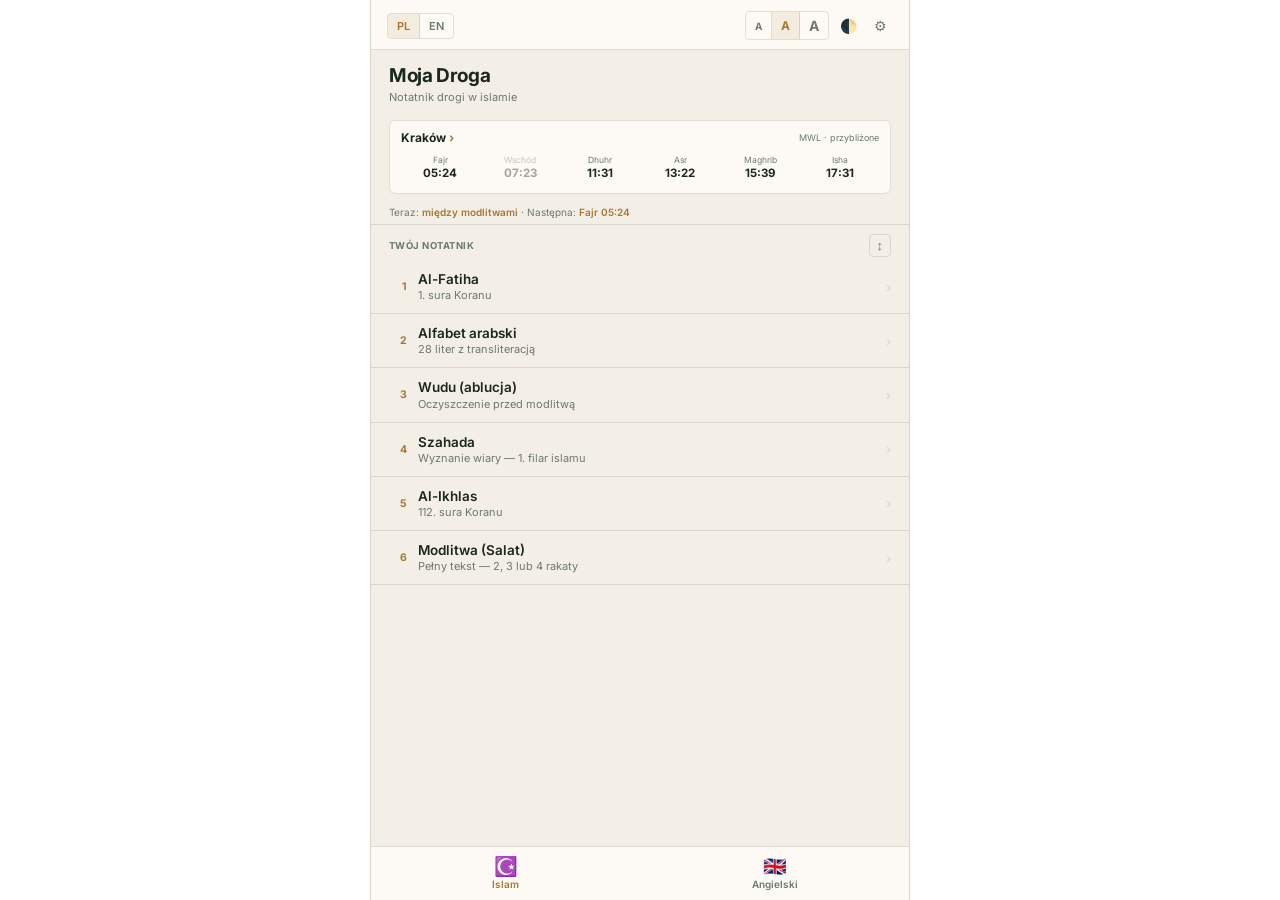
==== moja-droga-v3.html @ cdfb2252 "Moja Droga v3 - PWA (offline + auto-update)" ====
<!DOCTYPE html>
<html lang="pl">
<head>
<meta charset="UTF-8">
<meta name="viewport" content="width=device-width, initial-scale=1.0, maximum-scale=1.0, user-scalable=no, viewport-fit=cover">
<title>Moja Droga</title>
<link rel="preconnect" href="https://fonts.googleapis.com">
<link rel="preconnect" href="https://fonts.gstatic.com" crossorigin>
<link href="https://fonts.googleapis.com/css2?family=Amiri:wght@400;700&family=Inter:wght@400;500;600&display=swap" rel="stylesheet">
<style>
/* ── SECTION-SPECIFIC PALETTE (light) ── */
#app[data-sect="islam"]{--bg:#F4EFE6;--bg-panel:#FDFAF5;--accent:#A9762F;--accent-soft:rgba(169,118,47,0.11);}
#app[data-sect="eng"]  {--bg:#F5F8FD;--bg-panel:#FFFFFF;--accent:#3A6FC2;--accent-soft:rgba(58,111,194,0.11);--b2:#6B4AC2;--b2-soft:rgba(107,74,194,0.11);}
/* ── SHARED LIGHT ── */
:root{--text:#1A2820;--text-muted:#6B7A6F;--border:rgba(26,40,32,0.13);--scale:1;
  padding-top:env(safe-area-inset-top,0px);padding-bottom:env(safe-area-inset-bottom,0px);}
html{scroll-padding-top:env(safe-area-inset-top,0px);}
/* ── DARK SHARED ── */
[data-theme="dark"]{--text:#EAE4D6;--text-muted:#8A9E94;--border:rgba(234,228,214,0.11);}
/* ── DARK SECTION ── */
[data-theme="dark"] #app[data-sect="islam"]{--bg:#0E1C18;--bg-panel:#142018;--accent:#C79A46;--accent-soft:rgba(199,154,70,0.14);}
[data-theme="dark"] #app[data-sect="eng"]  {--bg:#0D1117;--bg-panel:#161B22;--accent:#6B9ED4;--accent-soft:rgba(107,158,212,0.16);--b2:#9F82D8;--b2-soft:rgba(159,130,216,0.16);}
/* ── RESET ── */
*{box-sizing:border-box;-webkit-tap-highlight-color:transparent;}
html,body{margin:0;padding:0;height:100%;background:var(--bg);color:var(--text);font-family:'Inter',system-ui,sans-serif;overscroll-behavior:none;}
#app{display:flex;flex-direction:column;height:100%;max-width:540px;margin:0 auto;background:var(--bg);}
.view{display:none;flex:1;min-height:0;flex-direction:column;}.view.active{display:flex;}
/* ── TOP BAR ── */
.top-bar{display:flex;align-items:center;justify-content:space-between;padding:11px 16px 9px;gap:8px;border-bottom:1px solid var(--border);background:var(--bg-panel);flex-shrink:0;}
.tb-title{font-size:calc(13px * var(--scale));font-weight:700;}
.tb-right{display:flex;align-items:center;gap:5px;}
.pill{display:flex;border:1px solid var(--border);border-radius:4px;overflow:hidden;}
.pill button{background:none;border:none;border-right:1px solid var(--border);padding:5px 9px;cursor:pointer;color:var(--text-muted);font-family:'Inter',sans-serif;font-weight:600;font-size:11px;}
.pill button:last-child{border-right:none;}
.pill button.on{background:var(--accent-soft);color:var(--accent);}
.sz-btn{font-weight:700!important;}
.icon-btn{background:none;border:none;color:var(--text-muted);font-size:14px;padding:5px 6px;cursor:pointer;line-height:1;}
.icon-btn:active{color:var(--accent);}
/* ── HOME HEADER ── */
.home-hdr{padding:14px 18px 6px;flex-shrink:0;}
.home-title{font-size:calc(19px * var(--scale));font-weight:700;margin:0;letter-spacing:-0.02em;}
.home-sub{font-size:calc(11px * var(--scale));color:var(--text-muted);margin:3px 0 0;}
/* ── PRAYER WIDGET ── */
.pw{margin:10px 18px 6px;padding:9px 11px 11px;background:var(--bg-panel);border:1px solid var(--border);border-radius:6px;flex-shrink:0;}
.pw-head{display:flex;align-items:center;justify-content:space-between;margin-bottom:8px;}
.pw-city{background:none;border:none;padding:0;cursor:pointer;color:var(--text);font-family:'Inter',sans-serif;font-size:calc(12px * var(--scale));font-weight:700;}
.pw-city::after{content:' ›';color:var(--accent);}
.pw-method{font-size:calc(9px * var(--scale));color:var(--text-muted);}
.pw-grid{display:grid;grid-template-columns:repeat(6,1fr);gap:2px;}
.pw-cell{text-align:center;padding:3px 1px;border-radius:3px;}.pw-cell.on{background:var(--accent-soft);}.pw-cell.dim{opacity:0.4;}
.pw-l{font-size:calc(8.5px * var(--scale));color:var(--text-muted);line-height:1;}.pw-cell.on .pw-l{color:var(--accent);font-weight:600;}
.pw-v{font-size:calc(11.5px * var(--scale));font-weight:700;margin-top:3px;line-height:1;}.pw-cell.on .pw-v{color:var(--accent);}
/* ── LIST HEADER ── */
.list-hdr-row{display:flex;align-items:center;justify-content:space-between;padding:9px 18px 3px;flex-shrink:0;}
.list-hdr-lbl{font-size:calc(9.5px * var(--scale));font-weight:700;color:var(--text-muted);text-transform:uppercase;letter-spacing:0.05em;}
.sort-btn{background:none;border:1px solid var(--border);border-radius:4px;color:var(--text-muted);font-size:13px;padding:3px 7px;cursor:pointer;}
/* ── ENTRY LIST ── */
.entry-list{flex:1;overflow-y:auto;-webkit-overflow-scrolling:touch;}
.entry-row{display:flex;align-items:center;padding:11px 18px;border-bottom:1px solid var(--border);gap:11px;cursor:pointer;}
.entry-row:active{background:var(--accent-soft);}
.e-num{font-size:calc(10.5px * var(--scale));color:var(--accent);font-weight:700;min-width:18px;text-align:right;flex-shrink:0;}
.e-ico{font-size:calc(15px * var(--scale));width:22px;text-align:center;flex-shrink:0;}
.e-body{flex:1;min-width:0;}
.e-title{font-size:calc(13.5px * var(--scale));font-weight:600;line-height:1.2;}
.e-sub{font-size:calc(11px * var(--scale));color:var(--text-muted);margin-top:1px;}
.e-right{display:flex;flex-direction:column;align-items:flex-end;gap:3px;flex-shrink:0;}
.e-pct{font-size:calc(9.5px * var(--scale));color:var(--text-muted);}
.prog-bar{width:36px;height:3px;background:var(--border);border-radius:2px;overflow:hidden;}
.prog-fill{height:100%;background:var(--accent);transition:width 0.2s;}
.e-arr{color:var(--border);font-size:13px;}
/* ── SUB-TOP ── */
.sub-top{display:flex;align-items:center;gap:8px;padding:11px 16px 9px;border-bottom:1px solid var(--border);background:var(--bg-panel);flex-shrink:0;}
.sub-ttl{flex:1;font-size:calc(13.5px * var(--scale));font-weight:600;}
.back-btn{font-size:18px;color:var(--text-muted);background:none;border:none;padding:4px 6px;cursor:pointer;line-height:1;}
.back-btn:active{color:var(--accent);}
/* ── MINI BAR ── */
.mini-bar{font-size:calc(10px * var(--scale));color:var(--text-muted);padding:5px 18px;border-bottom:1px solid var(--border);line-height:1.4;flex-shrink:0;}
.mini-bar b{color:var(--accent);font-weight:600;}
/* ── DETAIL SCROLL ── */
.detail-scroll{flex:1;overflow-y:auto;padding:4px 18px 24px;-webkit-overflow-scrolling:touch;}
.detail-title{font-size:calc(15px * var(--scale));font-weight:700;margin:10px 0 1px;}
.detail-sub{font-size:calc(10.5px * var(--scale));color:var(--text-muted);margin:0 0 10px;padding-bottom:10px;border-bottom:1px solid var(--border);}
.line-item{padding:7px 0;border-bottom:1px solid var(--border);font-size:calc(13.5px * var(--scale));line-height:1.5;}
.line-item:last-child{border-bottom:none;}
.li-num{color:var(--accent);font-size:calc(10px * var(--scale));margin-right:5px;opacity:0.75;}
.li-hdr{font-weight:700;color:var(--accent);font-size:calc(10px * var(--scale));text-transform:uppercase;letter-spacing:0.04em;}
.li-meaning{color:var(--text-muted);font-size:calc(11.5px * var(--scale));margin-left:16px;}
/* ── ARABIC LETTERS ── */
.letter-row{display:flex;align-items:center;gap:12px;padding:8px 0;border-bottom:1px solid var(--border);}
.letter-row:last-child{border-bottom:none;}
.letter-ar{font-family:'Amiri',serif;font-size:calc(21px * var(--scale));width:32px;text-align:center;flex-shrink:0;color:var(--accent);}
.letter-lat{font-size:calc(13px * var(--scale));}
/* ── PRAYER ── */
.prayer-pills{display:flex;gap:6px;padding:7px 18px 5px;flex-shrink:0;}
.prayer-pills button{flex:1;border:1px solid var(--border);background:none;color:var(--text-muted);font-family:'Inter',sans-serif;font-size:calc(10.5px * var(--scale));padding:5px 6px;border-radius:4px;cursor:pointer;}
.prayer-pills button.on{border-color:var(--accent);color:var(--accent);background:var(--accent-soft);}
.pscroll{flex:1;overflow-y:auto;padding:4px 18px 24px;-webkit-overflow-scrolling:touch;}
.sec-block{margin-bottom:4px;}.sec-block.hl{border-left:2px solid var(--accent);padding-left:10px;}
.sec-head{font-size:calc(9px * var(--scale));font-weight:700;color:var(--accent);text-transform:uppercase;letter-spacing:0.05em;padding-top:7px;margin:0;}
.sec-block .line-item{font-size:calc(13px * var(--scale));padding:4px 0;}
/* ── ENGLISH — STATS BAR ── */
.stats-bar{margin:10px 18px 2px;padding:9px 10px;background:var(--bg-panel);border:1px solid var(--border);border-radius:6px;display:flex;align-items:center;flex-shrink:0;}
.s-cell{flex:1;text-align:center;}
.s-val{font-size:calc(14px * var(--scale));font-weight:700;line-height:1;color:var(--accent);}
.s-lbl{font-size:calc(9px * var(--scale));color:var(--text-muted);margin-top:2px;}
.s-div{width:1px;height:26px;background:var(--border);flex-shrink:0;}
/* ── ENGLISH — B1/B2 TAB BAR ── */
.tab-bar{display:flex;padding:8px 18px;border-bottom:1px solid var(--border);flex-shrink:0;gap:8px;}
.tab-btn{flex:1;border:1px solid var(--border);background:none;cursor:pointer;font-family:'Inter',sans-serif;font-weight:700;font-size:calc(12.5px * var(--scale));color:var(--text-muted);padding:7px 12px;border-radius:5px;transition:all 0.15s;}
.tab-btn.on{background:var(--accent-soft);color:var(--accent);border-color:var(--accent);}
/* ── ENGLISH — SECTION HEADER ── */
.topic-sec-hdr{font-size:calc(9px * var(--scale));font-weight:700;text-transform:uppercase;letter-spacing:0.05em;color:var(--text-muted);padding:10px 18px 2px;}
/* ── ENGLISH — ITEM ROWS ── */
.item-row{display:flex;align-items:flex-start;padding:10px 18px;border-bottom:1px solid var(--border);gap:10px;cursor:pointer;user-select:none;}
.item-row:active{opacity:0.7;}
.i-chk{flex-shrink:0;width:18px;height:18px;border:1.5px solid var(--border);border-radius:3px;margin-top:1px;display:flex;align-items:center;justify-content:center;font-size:10px;font-weight:700;color:transparent;transition:all 0.12s;}
.i-chk.done{background:var(--accent);border-color:var(--accent);color:#fff;}
.i-body{flex:1;min-width:0;}
.i-ttl{font-size:calc(13px * var(--scale));font-weight:600;line-height:1.3;}
.i-desc{font-size:calc(11.5px * var(--scale));color:var(--text-muted);margin-top:2px;line-height:1.45;}
.i-arr{color:var(--border);font-size:12px;flex-shrink:0;margin-top:2px;}
/* ── ENGLISH — ITEM DETAIL ── */
.id-scroll{flex:1;overflow-y:auto;padding:0 18px 30px;-webkit-overflow-scrolling:touch;}
.id-title{font-size:calc(17px * var(--scale));font-weight:700;margin:14px 0 6px;}
.id-desc{font-size:calc(13px * var(--scale));line-height:1.65;padding-bottom:14px;border-bottom:1px solid var(--border);}
.id-shdr{font-size:calc(9px * var(--scale));font-weight:700;text-transform:uppercase;letter-spacing:0.05em;color:var(--text-muted);margin:14px 0 8px;}
.id-ex{font-size:calc(13px * var(--scale));line-height:1.5;padding:7px 0 7px 12px;border-left:2px solid var(--accent-soft);margin-bottom:7px;}
.id-ex strong{font-weight:600;}
.id-ex em{color:var(--text-muted);font-size:calc(11.5px * var(--scale));font-style:normal;}
.id-tip{background:var(--accent-soft);border-radius:6px;padding:10px 13px;margin-top:14px;font-size:calc(12px * var(--scale));line-height:1.55;color:var(--text);}
.id-tip-hdr{font-size:calc(9px * var(--scale));font-weight:700;text-transform:uppercase;letter-spacing:0.05em;color:var(--accent);margin-bottom:4px;}
.id-done-row{display:flex;align-items:center;gap:10px;padding:16px 0 4px;border-top:1px solid var(--border);margin-top:14px;cursor:pointer;user-select:none;}
.id-done-lbl{font-size:calc(13px * var(--scale));font-weight:600;}
/* ── BOTTOM NAV ── */
.bnav{display:flex;flex-shrink:0;background:var(--bg-panel);border-top:1px solid var(--border);height:calc(54px + env(safe-area-inset-bottom,0px));padding-bottom:env(safe-area-inset-bottom,0px);}
.bnav-btn{flex:1;background:none;border:none;cursor:pointer;display:flex;flex-direction:column;align-items:center;justify-content:center;gap:2px;color:var(--text-muted);font-family:'Inter',sans-serif;padding:6px 0;transition:color 0.15s;}
.bnav-btn.on{color:var(--accent);}
.bnav-ico{font-size:19px;line-height:1;}
.bnav-lbl{font-size:calc(10px * var(--scale));font-weight:600;}
/* ── CITY OVERLAY ── */
.overlay{position:fixed;inset:0;background:rgba(0,0,0,0.4);display:none;z-index:20;}
.overlay.open{display:block;}
.overlay-panel{position:absolute;right:0;top:0;bottom:0;width:min(88vw,340px);background:var(--bg-panel);border-left:1px solid var(--border);display:flex;flex-direction:column;transform:translateX(100%);transition:transform 0.2s ease;}
.overlay.open .overlay-panel{transform:translateX(0);}
.overlay-head{padding:13px 16px 9px;font-weight:700;font-size:calc(13px * var(--scale));border-bottom:1px solid var(--border);display:flex;justify-content:space-between;align-items:center;flex-shrink:0;}
.city-inp{background:none;border:1px solid var(--border);border-radius:4px;padding:7px 10px;font-family:'Inter',sans-serif;font-size:13px;color:var(--text);margin:8px 16px 0;width:calc(100% - 32px);}
.city-list-el{overflow-y:auto;flex:1;padding:4px 0;}
.city-btn{width:100%;text-align:left;background:none;border:none;padding:9px 16px;font-family:'Inter',sans-serif;font-size:13px;color:var(--text);cursor:pointer;border-left:2px solid transparent;}
.city-btn:active,.city-btn.on{color:var(--accent);border-left-color:var(--accent);background:var(--accent-soft);}
/* ── FOCUS / A11Y ── */
button:focus-visible,[tabindex]:focus-visible{outline:2px solid var(--accent);outline-offset:-2px;border-radius:4px;}
/* ── ENGLISH — CONTINUE CARD ── */
.cont-card{margin:8px 18px 2px;padding:10px 12px;background:var(--bg-panel);border:1px solid var(--border);border-radius:6px;display:flex;align-items:center;gap:10px;flex-shrink:0;}
.cont-body{flex:1;min-width:0;}
.cont-lbl{font-size:calc(9px * var(--scale));font-weight:700;color:var(--text-muted);text-transform:uppercase;letter-spacing:0.05em;}
.cont-ttl{font-size:calc(13px * var(--scale));font-weight:600;margin-top:2px;}
.cont-btn{border:1px solid var(--accent);background:var(--accent-soft);color:var(--accent);font-family:'Inter',sans-serif;font-weight:700;font-size:calc(11px * var(--scale));padding:7px 12px;border-radius:5px;cursor:pointer;flex-shrink:0;min-height:34px;}
/* ── DETAIL BLOCKS ── */
.id-form{display:inline-block;font-family:ui-monospace,SFMono-Regular,Menlo,monospace;font-size:calc(12px * var(--scale));background:var(--accent-soft);color:var(--accent);border-radius:5px;padding:6px 10px;margin:2px 0 4px;font-weight:600;}
.id-list{margin:0;padding:0;list-style:none;}
.id-list li{font-size:calc(13px * var(--scale));line-height:1.55;padding:5px 0 5px 16px;position:relative;border-bottom:1px solid var(--border);}
.id-list li:last-child{border-bottom:none;}
.id-list li::before{content:'·';position:absolute;left:4px;color:var(--accent);font-weight:700;}
.cmp-item{padding:8px 0 8px 12px;border-left:2px solid var(--accent-soft);margin-bottom:8px;}
.cmp-h{font-size:calc(11px * var(--scale));font-weight:700;color:var(--accent);margin-bottom:3px;}
.cmp-ex{font-size:calc(13px * var(--scale));font-weight:600;line-height:1.5;}
.cmp-note{font-size:calc(11.5px * var(--scale));color:var(--text-muted);margin-top:2px;line-height:1.45;}
.mis-row{display:flex;gap:9px;padding:7px 0;border-bottom:1px solid var(--border);align-items:flex-start;}
.mis-row:last-child{border-bottom:none;}
.mis-ico{flex-shrink:0;font-size:12px;line-height:1.7;}
.mis-body{flex:1;min-width:0;}
.mis-s{font-size:calc(13px * var(--scale));line-height:1.5;font-weight:600;}
.mis-why{font-size:calc(11.5px * var(--scale));color:var(--text-muted);margin-top:1px;line-height:1.45;}
/* ── QUIZ ── */
.quiz{border:1px solid var(--border);border-radius:6px;padding:11px 12px;margin-bottom:12px;background:var(--bg-panel);}
.quiz-q{font-size:calc(13px * var(--scale));font-weight:600;line-height:1.5;margin-bottom:9px;}
.quiz-opts{display:flex;flex-direction:column;gap:6px;}
.quiz-opt{text-align:left;border:1px solid var(--border);background:none;color:var(--text);font-family:'Inter',sans-serif;font-size:calc(12.5px * var(--scale));padding:9px 11px;border-radius:5px;cursor:pointer;transition:all 0.12s;min-height:38px;}
.quiz-opt:active{background:var(--accent-soft);}
.quiz-opt.ok{border-color:#3E8E5A;background:rgba(62,142,90,0.12);color:#3E8E5A;font-weight:600;}
.quiz-opt.bad{border-color:#B4452F;background:rgba(180,69,47,0.10);color:#B4452F;}
.quiz-why{font-size:calc(11.5px * var(--scale));color:var(--text-muted);line-height:1.5;margin-top:9px;display:none;}
.quiz-why.show{display:block;}
/* ── SETTINGS OVERLAY ── */
.set-row{display:flex;flex-direction:column;gap:6px;padding:12px 16px;border-bottom:1px solid var(--border);}
.set-lbl{font-size:calc(10px * var(--scale));font-weight:700;color:var(--text-muted);text-transform:uppercase;letter-spacing:0.05em;}
.set-btn{border:1px solid var(--border);background:none;color:var(--text);font-family:'Inter',sans-serif;font-weight:600;font-size:calc(12px * var(--scale));padding:10px 12px;border-radius:5px;cursor:pointer;text-align:left;min-height:40px;}
.set-btn:active{background:var(--accent-soft);}
.set-note{font-size:calc(10.5px * var(--scale));color:var(--text-muted);line-height:1.5;padding:10px 16px;}
/* ── DESKTOP ── */
@media(min-width:760px){#app{border-left:1px solid var(--border);border-right:1px solid var(--border);}}
</style>
</head>
<body>
<div id="app" data-sect="islam">

<!-- ════════════════════════════
     ISLAM VIEWS
════════════════════════════ -->
<div class="view active" id="vi-home">
  <div class="top-bar">
    <div class="pill" id="iLangPill">
      <button data-lang="pl">PL</button><button data-lang="en">EN</button>
    </div>
    <div class="tb-right">
      <div class="pill" id="iSzPill">
        <button class="sz-btn" data-sc="0.85">A</button>
        <button class="sz-btn" data-sc="1">A</button>
        <button class="sz-btn" data-sc="1.2">A</button>
      </div>
      <button class="icon-btn" id="iThemeBtn" aria-label="Motyw / Theme">🌓</button>
      <button class="icon-btn" id="iSettingsBtn" aria-label="Ustawienia / Settings">⚙</button>
    </div>
  </div>
  <div class="home-hdr">
    <h1 class="home-title" id="i-appTitle"></h1>
    <p class="home-sub" id="i-appSub"></p>
  </div>
  <div class="pw">
    <div class="pw-head">
      <button class="pw-city" id="pwCityBtn"></button>
      <span class="pw-method" id="pwMethod"></span>
    </div>
    <div class="pw-grid" id="pwGrid"></div>
  </div>
  <div class="mini-bar" id="i-mbHome"></div>
  <div class="list-hdr-row">
    <span class="list-hdr-lbl" id="i-listHdr"></span>
    <button class="sort-btn" id="iSortBtn" aria-label="Odwróć kolejność / Reverse order">↕</button>
  </div>
  <div class="entry-list" id="i-entryList"></div>
</div>

<div class="view" id="vi-list">
  <div class="sub-top">
    <button class="back-btn" id="iBackList" aria-label="Wstecz / Back">‹</button>
    <span class="sub-ttl" id="i-listTopTtl"></span>
  </div>
  <div class="mini-bar" id="i-mbList"></div>
  <div class="detail-scroll">
    <h2 class="detail-title" id="i-listTitle"></h2>
    <p class="detail-sub" id="i-listSub"></p>
    <div id="i-listBody"></div>
  </div>
</div>

<div class="view" id="vi-letters">
  <div class="sub-top">
    <button class="back-btn" id="iBackLetters" aria-label="Wstecz / Back">‹</button>
    <span class="sub-ttl" id="i-lettersTopTtl"></span>
  </div>
  <div class="mini-bar" id="i-mbLetters"></div>
  <div class="detail-scroll">
    <h2 class="detail-title" id="i-lettersTitle"></h2>
    <p class="detail-sub" id="i-lettersSub"></p>
    <div id="i-lettersBody"></div>
  </div>
</div>

<div class="view" id="vi-prayer">
  <div class="sub-top">
    <button class="back-btn" id="iBackPrayer" aria-label="Wstecz / Back">‹</button>
    <span class="sub-ttl" id="i-prayerTopTtl"></span>
  </div>
  <div class="mini-bar" id="i-mbPrayer"></div>
  <div class="prayer-pills">
    <button id="pv2"></button><button id="pv3"></button><button id="pv4"></button>
  </div>
  <div class="pscroll" id="i-prayerScroll"></div>
</div>

<!-- ════════════════════════════
     ENGLISH VIEWS
════════════════════════════ -->
<div class="view" id="ve-home">
  <div class="top-bar">
    <div class="pill" id="eLangPill">
      <button data-lang="pl">PL</button><button data-lang="en">EN</button>
    </div>
    <div class="tb-right">
      <div class="pill" id="eSzPill">
        <button class="sz-btn" data-sc="0.85">A</button>
        <button class="sz-btn" data-sc="1">A</button>
        <button class="sz-btn" data-sc="1.2">A</button>
      </div>
      <button class="icon-btn" id="eThemeBtn" aria-label="Motyw / Theme">🌓</button>
      <button class="icon-btn" id="eSettingsBtn" aria-label="Ustawienia / Settings">⚙</button>
    </div>
  </div>
  <div class="home-hdr">
    <h1 class="home-title">Moja Droga</h1>
    <p class="home-sub" id="e-homeSub"></p>
  </div>
  <div id="e-contWrap"></div>
  <div class="stats-bar">
    <div class="s-cell"><div class="s-val" id="eStB1">—</div><div class="s-lbl" id="eLblB1">—</div></div>
    <div class="s-div"></div>
    <div class="s-cell"><div class="s-val" id="eStB2">—</div><div class="s-lbl" id="eLblB2">—</div></div>
    <div class="s-div"></div>
    <div class="s-cell"><div class="s-val" id="eStAll">—</div><div class="s-lbl" id="eLblAll">—</div></div>
  </div>
  <div class="tab-bar">
    <button class="tab-btn on" id="tabB1">B1</button>
    <button class="tab-btn" id="tabB2">B2</button>
  </div>
  <div class="entry-list" id="e-topicList"></div>
</div>

<div class="view" id="ve-topic">
  <div class="sub-top">
    <button class="back-btn" id="eBackTopic" aria-label="Wstecz / Back">‹</button>
    <span class="sub-ttl" id="e-topicTitle"></span>
  </div>
  <div class="entry-list" id="e-itemList"></div>
</div>

<div class="view" id="ve-item">
  <div class="sub-top">
    <button class="back-btn" id="eBackItem" aria-label="Wstecz / Back">‹</button>
    <span class="sub-ttl" id="e-itemTopTtl"></span>
  </div>
  <div class="id-scroll" id="e-itemScroll"></div>
</div>

<!-- ════════════════════════════
     BOTTOM NAV
════════════════════════════ -->
<nav class="bnav">
  <button class="bnav-btn on" id="bnIslam">
    <span class="bnav-ico">☪️</span>
    <span class="bnav-lbl">Islam</span>
  </button>
  <button class="bnav-btn" id="bnEng">
    <span class="bnav-ico">🇬🇧</span>
    <span class="bnav-lbl" id="bnEngLbl">Angielski</span>
  </button>
</nav>

</div><!-- #app -->

<!-- City overlay -->
<div class="overlay" id="cityOv" role="dialog" aria-modal="true">
  <div class="overlay-panel">
    <div class="overlay-head">
      <span id="cityOvTitle"></span>
      <button class="icon-btn" id="closeCityBtn" aria-label="Zamknij / Close">✕</button>
    </div>
    <input type="text" class="city-inp" id="cityInp" autocomplete="off" aria-label="Szukaj miasta / Search city">
    <div class="city-list-el" id="cityListEl"></div>
  </div>
</div>

<!-- Settings overlay -->
<div class="overlay" id="setOv" role="dialog" aria-modal="true">
  <div class="overlay-panel">
    <div class="overlay-head">
      <span id="setOvTitle"></span>
      <button class="icon-btn" id="closeSetBtn" aria-label="Zamknij / Close">✕</button>
    </div>
    <div class="set-row">
      <span class="set-lbl" id="setDataLbl"></span>
      <button class="set-btn" id="exportBtn"></button>
      <button class="set-btn" id="importBtn"></button>
      <input type="file" id="importFile" accept="application/json,.json" style="display:none">
    </div>
    <div class="set-note" id="setNote"></div>
  </div>
</div>

<script>
(function(){
'use strict';

/* ══════════════════════════════
   STATE & STORAGE (versioned)
══════════════════════════════ */
var LS_KEY='mdv4',LS_LEGACY='mdv3',DATA_VER=1;
var DEF={v:DATA_VER,sect:'islam',lang:'pl',theme:'light',scale:'1',cityId:'krakow',sortReversed:false,engLevel:'b1',pvVer:'2',done:{},lastEng:null};
function pick(v,allowed,fallback){v=String(v);return allowed.indexOf(v)>-1?v:fallback;}
function sanitizeState(s){
  s=(s&&typeof s==='object')?s:{};
  var st=Object.assign({},DEF,s);
  st.lang=pick(st.lang,['pl','en'],'pl');
  st.theme=pick(st.theme,['light','dark'],'light');
  st.scale=pick(st.scale,['0.85','1','1.2'],'1');
  st.engLevel=pick(st.engLevel,['b1','b2'],'b1');
  st.pvVer=pick(st.pvVer,['2','3','4'],'2');
  st.sect=pick(st.sect,['islam','eng'],'islam');
  if(typeof st.cityId!=='string')st.cityId='krakow';
  if(!st.done||typeof st.done!=='object'||Array.isArray(st.done))st.done={};
  if(!st.lastEng||typeof st.lastEng!=='object')st.lastEng=null;
  st.sortReversed=!!st.sortReversed;
  st.v=DATA_VER;
  return st;
}
function loadState(){
  var raw=null;
  try{raw=localStorage.getItem(LS_KEY)||localStorage.getItem(LS_LEGACY);}catch(e){}
  var parsed=null;
  if(raw){try{parsed=JSON.parse(raw);}catch(e){parsed=null;}}
  return sanitizeState(parsed);
}
var ST=loadState();
function save(){try{localStorage.setItem(LS_KEY,JSON.stringify(ST));}catch(e){}}

var APP=document.getElementById('app');

function applyTheme(){document.documentElement.setAttribute('data-theme',ST.theme);}
applyTheme();

function applyScale(){
  document.documentElement.style.setProperty('--scale',ST.scale);
  document.querySelectorAll('.sz-btn').forEach(function(b){
    b.classList.toggle('on',b.dataset.sc===ST.scale);
    b.style.fontSize=b.dataset.sc==='0.85'?'10px':b.dataset.sc==='1'?'12px':'14px';
  });
}
applyScale();

function applySect(){
  APP.setAttribute('data-sect',ST.sect);
  document.getElementById('bnIslam').classList.toggle('on',ST.sect==='islam');
  document.getElementById('bnEng').classList.toggle('on',ST.sect==='eng');
}
applySect();

var VIEWS=['vi-home','vi-list','vi-letters','vi-prayer','ve-home','ve-topic','ve-item'];
function showV(id){VIEWS.forEach(function(v){document.getElementById(v).classList.toggle('active',v===id);});}
function currentView(){var a=document.querySelector('.view.active');return a?a.id:null;}

/* Central re-render — used after language change so detail views update too */
var curIslamEntry=null;
function rerender(){
  applyScale();
  var v=currentView();
  if(v==='vi-home'){renderIslam();refreshP();}
  else if(v==='vi-list'){if(curIslamEntry)openIslamList(curIslamEntry);refreshP();}
  else if(v==='vi-letters'){openIslamLetters();refreshP();}
  else if(v==='vi-prayer'){openIslamPrayer();refreshP();}
  else if(v==='ve-home'){renderEngHome();}
  else if(v==='ve-topic'){if(curEngTopic)openEngTopic(curEngTopic.id);}
  else if(v==='ve-item'){if(curEngItemData)openEngItem(curEngItemData.item,curEngItemData.key);}
}
function setLang(l){ST.lang=l;save();document.documentElement.setAttribute('lang',l);rerender();}

/* ══════════════════════════════
   ISLAM — TRANSLATIONS
══════════════════════════════ */
var IS={
  pl:{appTitle:'Moja Droga',appSub:'Notatnik drogi w islamie',pv2:'2 rakaty',pv3:'3 rakaty',pv4:'4 rakaty',pwMethod:'MWL · przybliżone',changeCity:'Zmień miasto',searchCity:'Szukaj…',now:'Teraz',next:'Następna',between:'między modlitwami',listHeader:'Twój notatnik',settings:'Ustawienia',dataLbl:'Twoje dane',exportBtn:'Eksportuj dane (JSON)',importBtn:'Importuj dane (JSON)',setNote:'Dane są zapisywane lokalnie w tej przeglądarce. Eksport pozwala przenieść je na inne urządzenie lub zrobić kopię zapasową.',importOk:'Dane zaimportowane pomyślnie.',importErr:'Nieprawidłowy plik — import nie powiódł się.'},
  en:{appTitle:'My Path',appSub:'Notebook of my journey in Islam',pv2:"2 rak'ahs",pv3:"3 rak'ahs",pv4:"4 rak'ahs",pwMethod:'MWL · approximate',changeCity:'Change city',searchCity:'Search…',now:'Now',next:'Next',between:'between prayers',listHeader:'Your notebook',settings:'Settings',dataLbl:'Your data',exportBtn:'Export data (JSON)',importBtn:'Import data (JSON)',setNote:'Data is stored locally in this browser. Export lets you move it to another device or keep a backup.',importOk:'Data imported successfully.',importErr:'Invalid file — import failed.'}
};
var PL_N={fajr:{pl:'Fajr',en:'Fajr'},sunrise:{pl:'Wschód',en:'Sunrise'},dhuhr:{pl:'Dhuhr',en:'Dhuhr'},asr:{pl:'Asr',en:'Asr'},maghrib:{pl:'Maghrib',en:'Maghrib'},isha:{pl:'Isha',en:'Isha'}};
function it(k){return IS[ST.lang][k]||k;}
function rl(item){
  if(typeof item==='string')return item;
  if(item&&item.phrase!==undefined)return item.phrase+' '+item.note[ST.lang];
  if(item&&item.pl!==undefined)return item[ST.lang];
  return '';
}

/* ── ISLAM DATA ── */
var fatiha=['Bismillah ir-Rahman ir-Rahim','Alhamdu lillahi Rabbil-\'alamin','Ar-Rahman ir-Rahim','Maliki yawmid-din','Iyyaka na\'budu wa iyyaka nasta\'in','Ihdinas-siratal-mustaqim','Siratal-ladhina an\'amta \'alayhim','Ghayril-maghdubi \'alayhim wa lad-dallin','Amin'];
var ikhlas=['Qul huwa Allahu ahad','Allahu-s-Samad','Lam yalid wa lam yulad','Wa lam yakun lahu kufuwan ahad'];
var wudu=[{pl:'Niyyah (intencja w sercu):',en:'Niyyah (intention in the heart):'},{pl:'Bismillah',en:'Bismillah'},{pl:'Mycie rąk 3x (do nadgarstka)',en:'Wash hands 3x (to wrist)'},{pl:'Płukanie ust 3x',en:'Rinse mouth 3x'},{pl:'Płukanie nosa 3x',en:'Rinse nose 3x'},{pl:'Mycie twarzy 3x',en:'Wash face 3x'},{pl:'Mycie prawego przedramienia 3x, potem lewego',en:'Wash right forearm 3x, then left'},{pl:'Przetarcie głowy (masah) — raz',en:'Wipe head (masah) — once'},{pl:'Przetarcie uszu — raz',en:'Wipe ears — once'},{pl:'Mycie prawej stopy 3x, potem lewej',en:'Wash right foot 3x, then left'},'Ash-hadu al la ilaha illallah, wa ash-hadu anna Muhammadan \'abduhu wa rasuluh'];
var shahada=['Ash-hadu al la ilaha illallah','Wa ash-hadu anna Muhammadan rasulullah',{pl:'Znaczenie: Zaświadczam, że nie ma bóstwa oprócz Allaha, i że Muhammad jest Jego wysłannikiem.',en:'Meaning: I bear witness that there is no god but Allah, and that Muhammad is His messenger.'}];
var arLetters=[{ar:'ا',l:{pl:'Alif',en:'Alif'}},{ar:'ب',l:{pl:'Ba',en:'Ba'}},{ar:'ت',l:{pl:'Ta',en:'Ta'}},{ar:'ث',l:{pl:'Tha',en:'Tha'}},{ar:'ج',l:{pl:'Dżim',en:'Jim'}},{ar:'ح',l:{pl:'Ha (twarde)',en:'Ha (heavy)'}},{ar:'خ',l:{pl:'Cha',en:'Kha'}},{ar:'د',l:{pl:'Dal',en:'Dal'}},{ar:'ذ',l:{pl:'Dzal',en:'Dhal'}},{ar:'ر',l:{pl:'Ra',en:'Ra'}},{ar:'ز',l:{pl:'Zaj',en:'Zay'}},{ar:'س',l:{pl:'Sin',en:'Sin'}},{ar:'ش',l:{pl:'Szin',en:'Shin'}},{ar:'ص',l:{pl:'Sad',en:'Sad'}},{ar:'ض',l:{pl:'Dad',en:'Dad'}},{ar:'ط',l:{pl:'Ta (twarde)',en:'Ta (heavy)'}},{ar:'ظ',l:{pl:'Za (twarde)',en:'Za (heavy)'}},{ar:'ع',l:{pl:'Ajn',en:"'Ayn"}},{ar:'غ',l:{pl:'Ghajn',en:'Ghayn'}},{ar:'ف',l:{pl:'Fa',en:'Fa'}},{ar:'ق',l:{pl:'Qaf',en:'Qaf'}},{ar:'ك',l:{pl:'Kaf',en:'Kaf'}},{ar:'ل',l:{pl:'Lam',en:'Lam'}},{ar:'م',l:{pl:'Mim',en:'Mim'}},{ar:'ن',l:{pl:'Nun',en:'Nun'}},{ar:'ه',l:{pl:'Ha (lekkie)',en:'Ha (light)'}},{ar:'و',l:{pl:'Waw',en:'Waw'}},{ar:'ي',l:{pl:'Ja',en:'Ya'}}];
var istiftah=['Subhanaka Allahumma wa bihamdika','Wa tabarakasmuka wa ta\'ala jadduka','Wa la ilaha ghayruk'];
var tahijjat=['At-tahiyyatu lillahi was-salawatu wat-tayyibatu','Assalamu \'alayka ayyuhan-Nabiyyu wa rahmatullahi wa barakatuh','Assalamu \'alayna wa \'ala \'ibadillahis-salihin','Ash-hadu al la ilaha illallah wa ash-hadu anna Muhammadan \'abduhu wa rasuluh'];
var salawat=['Allahumma salli \'ala Muhammad wa \'ala aali Muhammad','Kama sallayta \'ala Ibrahima wa \'ala aali Ibrahim','Innaka Hamidun Majid','Allahumma barik \'ala Muhammad wa \'ala aali Muhammad','Kama barakta \'ala Ibrahima wa \'ala aali Ibrahim','Innaka Hamidun Majid'];
var taslim=[{phrase:'Assalamu \'alaykum wa rahmatullah',note:{pl:'(w prawo)',en:'(right)'}},{phrase:'Assalamu \'alaykum wa rahmatullah',note:{pl:'(w lewo)',en:'(left)'}}];
function psec(lp,le,lines,hl){return{lp:lp,le:le,lines:lines,hl:!!hl};}
function pcycle(n,addSura){var s=[];s.push(psec('Rakat '+n+' — Al-Fatiha','Rak\'ah '+n+' — Al-Fatiha',fatiha));if(addSura)s.push(psec('Rakat '+n+' — sura','Rak\'ah '+n+' — surah',[{pl:'(dowolna krótka sura)',en:'(any short surah)'}]));s.push(psec('Rakat '+n+' — ruku','Rak\'ah '+n+' — ruku',['Allahu Akbar','Subhana Rabbiyal-\'Azim (x3)']));s.push(psec('Rakat '+n+' — powrót','Rak\'ah '+n+' — rising',['Sami\' Allahu liman hamidah','Rabbana wa lakal-hamd']));s.push(psec('Rakat '+n+' — sudżud 1','Rak\'ah '+n+' — sujud 1',['Allahu Akbar','Subhana Rabbiyal-A\'la (x3)']));s.push(psec('Rakat '+n+' — siad','Rak\'ah '+n+' — sitting',['Allahu Akbar','Rabbighfir li (x2)']));s.push(psec('Rakat '+n+' — sudżud 2','Rak\'ah '+n+' — sujud 2',['Allahu Akbar','Subhana Rabbiyal-A\'la (x3)']));return s;}
function openBlock(){var s=[];s.push(psec('Takbiratul ihram','Takbiratul ihram',['Allahu Akbar']));s.push(psec('Dua otwierające (opcjonalnie)','Opening dua (optional)',istiftah));return s;}
function pb2(){var s=openBlock();s=s.concat(pcycle(1,true));s.push(psec('Wstanie — rakat 2','Rising — rak\'ah 2',['Allahu Akbar']));s=s.concat(pcycle(2,true));s.push(psec('Siad końcowy — tashahhud','Final sitting — tashahhud',tahijjat,true));s.push(psec('Siad końcowy — salawat','Final sitting — salawat',salawat,true));s.push(psec('Taslim','Taslim',taslim));return s;}
function pb3(){var s=openBlock();s=s.concat(pcycle(1,true));s.push(psec('Wstanie — rakat 2','Rising — rak\'ah 2',['Allahu Akbar']));s=s.concat(pcycle(2,true));s.push(psec('Siad pośredni — tashahhud','Middle sitting — tashahhud',tahijjat,true));s.push(psec('Wstanie — rakat 3','Rising — rak\'ah 3',['Allahu Akbar']));s=s.concat(pcycle(3,false));s.push(psec('Siad końcowy — tashahhud','Final sitting — tashahhud',tahijjat,true));s.push(psec('Siad końcowy — salawat','Final sitting — salawat',salawat,true));s.push(psec('Taslim','Taslim',taslim));return s;}
function pb4(){var s=openBlock();s=s.concat(pcycle(1,true));s.push(psec('Wstanie — rakat 2','Rising — rak\'ah 2',['Allahu Akbar']));s=s.concat(pcycle(2,true));s.push(psec('Siad pośredni — tashahhud','Middle sitting — tashahhud',tahijjat,true));s.push(psec('Wstanie — rakat 3','Rising — rak\'ah 3',['Allahu Akbar']));s=s.concat(pcycle(3,false));s.push(psec('Wstanie — rakat 4','Rising — rak\'ah 4',['Allahu Akbar']));s=s.concat(pcycle(4,false));s.push(psec('Siad końcowy — tashahhud','Final sitting — tashahhud',tahijjat,true));s.push(psec('Siad końcowy — salawat','Final sitting — salawat',salawat,true));s.push(psec('Taslim','Taslim',taslim));return s;}
var psets={'2':pb2(),'3':pb3(),'4':pb4()};
var ENTRIES=[
  {id:'al-fatiha',title:{pl:'Al-Fatiha',en:'Al-Fatiha'},sub:{pl:'1. sura Koranu',en:'1st chapter of the Qur\'an'},type:'list',lines:fatiha},
  {id:'alfabet',title:{pl:'Alfabet arabski',en:'Arabic alphabet'},sub:{pl:'28 liter z transliteracją',en:'28 letters with transliteration'},type:'letters'},
  {id:'wudu',title:{pl:'Wudu (ablucja)',en:'Wudu (ablution)'},sub:{pl:'Oczyszczenie przed modlitwą',en:'Purification before prayer'},type:'list',lines:wudu},
  {id:'shahada',title:{pl:'Szahada',en:'Shahada'},sub:{pl:'Wyznanie wiary — 1. filar islamu',en:'Declaration of faith — 1st pillar'},type:'list',lines:shahada},
  {id:'al-ikhlas',title:{pl:'Al-Ikhlas',en:'Al-Ikhlas'},sub:{pl:'112. sura Koranu',en:'112th chapter of the Qur\'an'},type:'list',lines:ikhlas},
  {id:'modlitwa',title:{pl:'Modlitwa (Salat)',en:'Prayer (Salah)'},sub:{pl:'Pełny tekst — 2, 3 lub 4 rakaty',en:'Full text — 2, 3 or 4 rak\'ahs'},type:'prayer'}
];
function findEntry(id){return ENTRIES.find(function(x){return x.id===id;});}
function canonNum(id){return ENTRIES.findIndex(function(e){return e.id===id;})+1;}

/* ── CITIES ── */
var CITIES=[{id:'krakow',name:'Kraków',lat:50.0647,lon:19.9450,tz:'Europe/Warsaw'},{id:'warszawa',name:'Warszawa',lat:52.2297,lon:21.0122,tz:'Europe/Warsaw'},{id:'gdansk',name:'Gdańsk',lat:54.3520,lon:18.6466,tz:'Europe/Warsaw'},{id:'wroclaw',name:'Wrocław',lat:51.1079,lon:17.0385,tz:'Europe/Warsaw'},{id:'poznan',name:'Poznań',lat:52.4064,lon:16.9252,tz:'Europe/Warsaw'},{id:'lodz',name:'Łódź',lat:51.7592,lon:19.4560,tz:'Europe/Warsaw'},{id:'london',name:'Londyn / London',lat:51.5072,lon:-0.1276,tz:'Europe/London'},{id:'paris',name:'Paryż / Paris',lat:48.8566,lon:2.3522,tz:'Europe/Paris'},{id:'berlin',name:'Berlin',lat:52.5200,lon:13.4050,tz:'Europe/Berlin'},{id:'amsterdam',name:'Amsterdam',lat:52.3676,lon:4.9041,tz:'Europe/Amsterdam'},{id:'istanbul',name:'Stambuł / Istanbul',lat:41.0082,lon:28.9784,tz:'Europe/Istanbul'},{id:'moscow',name:'Moskwa / Moscow',lat:55.7558,lon:37.6173,tz:'Europe/Moscow'},{id:'cairo',name:'Kair / Cairo',lat:30.0444,lon:31.2357,tz:'Africa/Cairo'},{id:'mecca',name:'Mekka / Mecca',lat:21.3891,lon:39.8579,tz:'Asia/Riyadh'},{id:'medina',name:'Medyna / Medina',lat:24.5247,lon:39.5692,tz:'Asia/Riyadh'},{id:'riyadh',name:'Rijad / Riyadh',lat:24.7136,lon:46.6753,tz:'Asia/Riyadh'},{id:'dubai',name:'Dubaj / Dubai',lat:25.2048,lon:55.2708,tz:'Asia/Dubai'},{id:'baghdad',name:'Bagdad / Baghdad',lat:33.3152,lon:44.3661,tz:'Asia/Baghdad'},{id:'karachi',name:'Karaczi / Karachi',lat:24.8607,lon:67.0011,tz:'Asia/Karachi'},{id:'jakarta',name:'Dżakarta / Jakarta',lat:-6.2088,lon:106.8456,tz:'Asia/Jakarta'},{id:'kuala',name:'Kuala Lumpur',lat:3.1390,lon:101.6869,tz:'Asia/Kuala_Lumpur'},{id:'ny',name:'Nowy Jork / New York',lat:40.7128,lon:-74.0060,tz:'America/New_York'},{id:'chicago',name:'Chicago',lat:41.8781,lon:-87.6298,tz:'America/Chicago'},{id:'la',name:'Los Angeles',lat:34.0522,lon:-118.2437,tz:'America/Los_Angeles'},{id:'toronto',name:'Toronto',lat:43.6532,lon:-79.3832,tz:'America/Toronto'},{id:'sydney',name:'Sydney',lat:-33.8688,lon:151.2093,tz:'Australia/Sydney'}];
function getCity(){return CITIES.find(function(c){return c.id===ST.cityId;})||CITIES[0];}

/* ── PRAYER ENGINE ── */
function doy(y,m,d){return Math.round((Date.UTC(y,m-1,d)-Date.UTC(y,0,1))/86400000)+1;}
function solCalc(y,m,d){var g=(2*Math.PI/365)*(doy(y,m,d)-1);return{eq:229.18*(0.000075+0.001868*Math.cos(g)-0.032077*Math.sin(g)-0.014615*Math.cos(2*g)-0.040849*Math.sin(2*g)),dc:0.006918-0.399912*Math.cos(g)+0.070257*Math.sin(g)-0.006758*Math.cos(2*g)+0.000907*Math.sin(2*g)-0.002697*Math.cos(3*g)+0.00148*Math.sin(3*g)};}
function HA(lat,dc,alt){return Math.acos(Math.max(-1,Math.min(1,(Math.sin(alt*Math.PI/180)-Math.sin(lat*Math.PI/180)*Math.sin(dc))/(Math.cos(lat*Math.PI/180)*Math.cos(dc)))))*180/Math.PI/15;}
function compUTC(y,m,d,lat,lon){var sc=solCalc(y,m,d),noon=12-lon/15-sc.eq/60,aAlt=Math.atan(1/(1+Math.tan(Math.abs(lat*Math.PI/180-sc.dc))))*180/Math.PI;return{fajr:noon-HA(lat,sc.dc,-18),sunrise:noon-HA(lat,sc.dc,-0.833),dhuhr:noon,asr:noon+HA(lat,sc.dc,aAlt),maghrib:noon+HA(lat,sc.dc,-0.833),isha:noon+HA(lat,sc.dc,-17)};}
function lp(tz){var p=new Intl.DateTimeFormat('en-CA',{timeZone:tz,year:'numeric',month:'2-digit',day:'2-digit'}).format(new Date()).split('-');return{y:+p[0],m:+p[1],d:+p[2]};}
function hToD(y,m,d,h){return new Date(Date.UTC(y,m-1,d)+h*3600000);}
function fmtT(date,tz){return new Intl.DateTimeFormat('en-GB',{timeZone:tz,hour:'2-digit',minute:'2-digit',hour12:false}).format(date);}
function getPD(){
  var city=getCity(),p=lp(city.tz),raw=compUTC(p.y,p.m,p.d,city.lat,city.lon),times={};
  ['fajr','sunrise','dhuhr','asr','maghrib','isha'].forEach(function(k){times[k]=hToD(p.y,p.m,p.d,raw[k]);});
  var tmr=new Date(Date.UTC(p.y,p.m-1,p.d)+86400000),tp=new Intl.DateTimeFormat('en-CA',{timeZone:city.tz,year:'numeric',month:'2-digit',day:'2-digit'}).format(tmr).split('-'),r2=compUTC(+tp[0],+tp[1],+tp[2],city.lat,city.lon);
  times.fajrTmr=hToD(+tp[0],+tp[1],+tp[2],r2.fajr);
  var now=new Date(),cur=null;
  if(now>=times.fajr&&now<times.sunrise)cur='fajr';else if(now>=times.dhuhr&&now<times.asr)cur='dhuhr';else if(now>=times.asr&&now<times.maghrib)cur='asr';else if(now>=times.maghrib&&now<times.isha)cur='maghrib';else if(now>=times.isha)cur='isha';
  var prayers=['fajr','dhuhr','asr','maghrib','isha'],next=null,nextD=times.fajrTmr;
  for(var j=0;j<prayers.length;j++){if(times[prayers[j]]>now){next=prayers[j];nextD=times[prayers[j]];break;}}
  if(!next){next='fajr';nextD=times.fajrTmr;}
  return{city:city,times:times,cur:cur,next:next,nextD:nextD};
}
function renderPW(){
  var d=getPD();
  document.getElementById('pwCityBtn').textContent=d.city.name;
  document.getElementById('pwMethod').textContent=it('pwMethod');
  var grid=document.getElementById('pwGrid');grid.innerHTML='';
  ['fajr','sunrise','dhuhr','asr','maghrib','isha'].forEach(function(k){
    var el=document.createElement('div');el.className='pw-cell'+(k!=='sunrise'&&k===d.cur?' on':'')+(k==='sunrise'?' dim':'');
    el.innerHTML='<div class="pw-l">'+PL_N[k][ST.lang]+'</div><div class="pw-v">'+fmtT(d.times[k],d.city.tz)+'</div>';
    grid.appendChild(el);
  });
  return d;
}
function miniH(d){var c=d.cur?PL_N[d.cur][ST.lang]:it('between');return it('now')+': <b>'+c+'</b> · '+it('next')+': <b>'+PL_N[d.next][ST.lang]+' '+fmtT(d.nextD,d.city.tz)+'</b>';}
function refreshP(){var d=renderPW(),h=miniH(d);['i-mbHome','i-mbList','i-mbLetters','i-mbPrayer'].forEach(function(id){var el=document.getElementById(id);if(el)el.innerHTML=h;});}

/* ── ISLAM RENDER MENU ── */
function renderIslam(){
  document.querySelectorAll('#iLangPill button').forEach(function(b){b.classList.toggle('on',b.dataset.lang===ST.lang);});
  document.getElementById('i-appTitle').textContent=it('appTitle');
  document.getElementById('i-appSub').textContent=it('appSub');
  document.getElementById('i-listHdr').textContent=it('listHeader');
  applyScale();
  refreshP();
  var list=document.getElementById('i-entryList');list.innerHTML='';
  var ordered=ST.sortReversed?ENTRIES.slice().reverse():ENTRIES.slice();
  ordered.forEach(function(entry){
    var row=document.createElement('div');row.className='entry-row';
    var num=document.createElement('span');num.className='e-num';num.textContent=canonNum(entry.id);
    var body=document.createElement('div');body.className='e-body';
    var tt=document.createElement('div');tt.className='e-title';tt.textContent=entry.title[ST.lang];
    var ss=document.createElement('div');ss.className='e-sub';ss.textContent=entry.sub[ST.lang];
    body.appendChild(tt);body.appendChild(ss);
    var arr=document.createElement('span');arr.className='e-arr';arr.textContent='›';
    row.appendChild(num);row.appendChild(body);row.appendChild(arr);
    row.addEventListener('click',function(){openIslamEntry(entry);});
    list.appendChild(row);
  });
}
function openIslamEntry(e){if(e.type==='list')openIslamList(e);else if(e.type==='letters')openIslamLetters();else if(e.type==='prayer')openIslamPrayer();}
function openIslamList(entry){
  curIslamEntry=entry;
  document.getElementById('i-listTopTtl').textContent=entry.title[ST.lang];
  document.getElementById('i-listTitle').textContent=entry.title[ST.lang];
  document.getElementById('i-listSub').textContent=entry.sub[ST.lang];
  var body=document.getElementById('i-listBody');body.innerHTML='';
  entry.lines.forEach(function(line,i){
    var row=document.createElement('div');row.className='line-item';
    if(typeof line==='string'&&line.slice(-1)===':'){row.classList.add('li-hdr');row.textContent=line;}
    else if(typeof line!=='string'&&line.pl!==undefined&&String(line.pl).slice(-1)===':'){row.classList.add('li-hdr');row.textContent=rl(line);}
    else if(line&&line.phrase!==undefined){
      var idx=document.createElement('span');idx.className='li-num';idx.textContent=(i+1)+'.';
      row.appendChild(idx);row.appendChild(document.createTextNode(line.phrase));
      var m=document.createElement('div');m.className='li-meaning';m.textContent=line.note[ST.lang];
      row.appendChild(document.createElement('br'));row.appendChild(m);
    }else{
      var idx2=document.createElement('span');idx2.className='li-num';idx2.textContent=(i+1)+'.';
      row.appendChild(idx2);row.appendChild(document.createTextNode(rl(line)));
    }
    body.appendChild(row);
  });
  showV('vi-list');
}
function openIslamLetters(){
  curIslamEntry=findEntry('alfabet');
  var entry=curIslamEntry;
  document.getElementById('i-lettersTopTtl').textContent=entry.title[ST.lang];
  document.getElementById('i-lettersTitle').textContent=entry.title[ST.lang];
  document.getElementById('i-lettersSub').textContent=entry.sub[ST.lang];
  var body=document.getElementById('i-lettersBody');body.innerHTML='';
  arLetters.forEach(function(lt){
    var row=document.createElement('div');row.className='letter-row';
    var ar=document.createElement('div');ar.className='letter-ar';ar.textContent=lt.ar;
    var lat=document.createElement('div');lat.className='letter-lat';lat.textContent=lt.l[ST.lang];
    row.appendChild(ar);row.appendChild(lat);body.appendChild(row);
  });
  showV('vi-letters');
}
function openIslamPrayer(){
  var pe=findEntry('modlitwa');
  curIslamEntry=pe;
  document.getElementById('i-prayerTopTtl').textContent=pe.title[ST.lang];
  ['pv2','pv3','pv4'].forEach(function(id){
    var v=id.replace('pv','');
    document.getElementById(id).textContent=it('pv'+v);
    document.getElementById(id).classList.toggle('on',ST.pvVer===v);
  });
  renderPrayerBody();
  showV('vi-prayer');
}
function renderPrayerBody(){
  var scroll=document.getElementById('i-prayerScroll');scroll.innerHTML='';
  psets[ST.pvVer].forEach(function(sec){
    var block=document.createElement('div');block.className='sec-block'+(sec.hl?' hl':'');
    var hdr=document.createElement('div');hdr.className='sec-head';hdr.textContent=ST.lang==='pl'?sec.lp:sec.le;
    block.appendChild(hdr);
    sec.lines.forEach(function(line){var row=document.createElement('div');row.className='line-item';row.textContent=rl(line);block.appendChild(row);});
    scroll.appendChild(block);
  });
}

/* ── ISLAM EVENTS ── */
document.querySelectorAll('#iLangPill button').forEach(function(b){b.addEventListener('click',function(){setLang(b.dataset.lang);});});
document.getElementById('iBackList').addEventListener('click',function(){showV('vi-home');renderIslam();});
document.getElementById('iBackLetters').addEventListener('click',function(){showV('vi-home');renderIslam();});
document.getElementById('iBackPrayer').addEventListener('click',function(){showV('vi-home');renderIslam();});
['pv2','pv3','pv4'].forEach(function(id){document.getElementById(id).addEventListener('click',function(){ST.pvVer=id.replace('pv','');save();openIslamPrayer();});});
document.getElementById('iSortBtn').addEventListener('click',function(){ST.sortReversed=!ST.sortReversed;save();renderIslam();});
document.getElementById('iThemeBtn').addEventListener('click',function(){ST.theme=ST.theme==='dark'?'light':'dark';save();applyTheme();});
document.querySelectorAll('#iSzPill .sz-btn').forEach(function(b){b.addEventListener('click',function(){ST.scale=b.dataset.sc;save();applyScale();});});
/* city */
document.getElementById('pwCityBtn').addEventListener('click',function(){
  document.getElementById('cityOvTitle').textContent=it('changeCity');
  var ci=document.getElementById('cityInp');ci.placeholder=it('searchCity');ci.value='';
  renderCityList('');document.getElementById('cityOv').classList.add('open');
  setTimeout(function(){ci.focus();},50);
});
document.getElementById('closeCityBtn').addEventListener('click',function(){document.getElementById('cityOv').classList.remove('open');});
document.getElementById('cityOv').addEventListener('click',function(e){if(e.target===this)this.classList.remove('open');});
document.getElementById('cityInp').addEventListener('input',function(){renderCityList(this.value);});
function renderCityList(q){
  var el=document.getElementById('cityListEl');el.innerHTML='';
  var qq=q.trim().toLowerCase();
  CITIES.filter(function(c){return !qq||c.name.toLowerCase().indexOf(qq)!==-1;}).forEach(function(c){
    var b=document.createElement('button');b.className='city-btn'+(c.id===ST.cityId?' on':'');b.textContent=c.name;
    b.addEventListener('click',function(){ST.cityId=c.id;save();refreshP();document.getElementById('cityOv').classList.remove('open');});
    el.appendChild(b);
  });
}

/* ── SETTINGS OVERLAY ── */
function openSettings(){
  document.getElementById('setOvTitle').textContent=it('settings');
  document.getElementById('setDataLbl').textContent=it('dataLbl');
  document.getElementById('exportBtn').textContent=it('exportBtn');
  document.getElementById('importBtn').textContent=it('importBtn');
  var note=document.getElementById('setNote');note.textContent=it('setNote');note.style.color='';
  document.getElementById('setOv').classList.add('open');
}
document.getElementById('iSettingsBtn').addEventListener('click',openSettings);
document.getElementById('eSettingsBtn').addEventListener('click',openSettings);
document.getElementById('closeSetBtn').addEventListener('click',function(){document.getElementById('setOv').classList.remove('open');});
document.getElementById('setOv').addEventListener('click',function(e){if(e.target===this)this.classList.remove('open');});
document.addEventListener('keydown',function(e){
  if(e.key==='Escape'){document.querySelectorAll('.overlay.open').forEach(function(o){o.classList.remove('open');});}
});
/* export */
document.getElementById('exportBtn').addEventListener('click',function(){
  var blob=new Blob([JSON.stringify(ST,null,2)],{type:'application/json'});
  var a=document.createElement('a');
  a.href=URL.createObjectURL(blob);
  a.download='moja-droga-backup.json';
  document.body.appendChild(a);a.click();
  setTimeout(function(){URL.revokeObjectURL(a.href);a.remove();},100);
});
/* import */
document.getElementById('importBtn').addEventListener('click',function(){document.getElementById('importFile').click();});
document.getElementById('importFile').addEventListener('change',function(){
  var f=this.files&&this.files[0];if(!f)return;
  var note=document.getElementById('setNote');
  var reader=new FileReader();
  reader.onload=function(){
    try{
      var parsed=JSON.parse(reader.result);
      if(!parsed||typeof parsed!=='object'||Array.isArray(parsed)||(parsed.v===undefined&&parsed.done===undefined&&parsed.sect===undefined)){
        throw new Error('not a Moja Droga backup');
      }
      ST=sanitizeState(parsed);
      migrateDoneKeys();
      save();
      applyTheme();applyScale();applySect();
      document.documentElement.setAttribute('lang',ST.lang);
      showV(ST.sect==='eng'?'ve-home':'vi-home');
      rerender();
      note.textContent=it('importOk');note.style.color='#3E8E5A';
    }catch(err){
      note.textContent=it('importErr');note.style.color='#B4452F';
    }
  };
  reader.onerror=function(){note.textContent=it('importErr');note.style.color='#B4452F';};
  reader.readAsText(f);
  this.value='';
});

/* ══════════════════════════════
   ENGLISH — TRANSLATIONS
══════════════════════════════ */
var ES={
  pl:{homeSub:'Ścieżka nauki angielskiego · B1 → B2',b1lbl:'B1 opanowane',b2lbl:'B2 opanowane',totlbl:'łącznie',ex:'Przykłady',tip:'Wskazówka',markDone:'Zaznacz jako opanowane',form:'Jak tworzymy?',when:'Kiedy używamy?',compare:'Porównanie',mistakes:'Częste błędy',remember:'Zapamiętaj',quiz:'Mini-ćwiczenie',cont:'Kontynuuj naukę',mastered:'opanowane',qOk:'Dobrze!',qNo:'Nie tym razem'},
  en:{homeSub:'English learning path · B1 → B2',b1lbl:'B1 mastered',b2lbl:'B2 mastered',totlbl:'total',ex:'Examples',tip:'Tip',markDone:'Mark as mastered',form:'How to form it',when:'When do we use it?',compare:'Compare',mistakes:'Common mistakes',remember:'Remember',quiz:'Mini exercise',cont:'Continue learning',mastered:'mastered',qOk:'Correct!',qNo:'Not this time'}
};
function et(k){return ES[ST.lang][k]||k;}

/* ══════════════════════════════
   ENGLISH — TOPICS DATA
   Required: t:{pl,en}, d:{pl,en}
   Optional blocks (rendered in fixed order when present):
     sec:{pl,en} — section header in list
     form:{pl,en} — formula chip
     when:[{pl,en}] — bullet list
     ex:[] — examples, " — " splits note
     compare:[{h:{pl,en},ex:'',note:{pl,en}}]
     mistakes:[{bad:'',good:'',why:{pl,en}}]
     remember:{pl,en} (tip:{pl,en} works as alias)
     quiz:[{q:{pl,en},opts:[{pl,en}],a:0,why:{pl,en}}]
══════════════════════════════ */
var TOPICS=[
  {id:'grammar',emoji:'⚙️',title:{pl:'Gramatyka',en:'Grammar'},sub:{pl:'Czasy, strona bierna, tryby warunkowe',en:'Tenses, passive voice, conditionals'},
   b1:[
    {sec:{pl:'Czasy teraźniejsze',en:'Present Tenses'},t:{pl:'Present Simple',en:'Present Simple'},
     d:{pl:'Nawyki, fakty i stałe prawdy. Czas „neutralny” — mówimy o tym, co jest zawsze lub regularnie prawdziwe.',en:'Habits, facts and permanent truths. The neutral tense — for things that are always or regularly true.'},
     form:{pl:'podmiot + czasownik · he/she/it → +s/es (go → goes, watch → watches, study → studies)',en:'subject + verb · he/she/it → +s/es (go → goes, watch → watches, study → studies)'},
     when:[
      {pl:'nawyki i rutyna — I work every day.',en:'habits and routines — I work every day.'},
      {pl:'fakty i prawdy ogólne — The sun rises in the east.',en:'facts and general truths — The sun rises in the east.'},
      {pl:'rozkłady jazdy i harmonogramy — The train leaves at 7:30.',en:'timetables and schedules — The train leaves at 7:30.'}],
     ex:['I work every day. — (routine / czynność stała)','The sun rises in the east. — (fact / fakt)','She doesn\'t drink coffee. — (negative: doesn\'t + forma podstawowa)','Does he live in Warsaw? — (question: does + forma podstawowa)'],
     mistakes:[
      {bad:'She go to work by bus.',good:'She goes to work by bus.',why:{pl:'W 3. osobie (he/she/it) zawsze dodajemy -s/-es.',en:'Third person (he/she/it) always takes -s/-es.'}},
      {bad:'Does he plays football?',good:'Does he play football?',why:{pl:'Po do/does czasownik wraca do formy podstawowej.',en:'After do/does the verb goes back to the base form.'}}],
     compare:[
      {h:{pl:'Present Simple',en:'Present Simple'},ex:'I work in Kraków.',note:{pl:'na stałe — to moja regularna praca',en:'permanent — my regular job'}},
      {h:{pl:'Present Continuous',en:'Present Continuous'},ex:'I am working from home this week.',note:{pl:'tymczasowo — tylko przez jakiś czas',en:'temporary — only for a limited time'}}],
     remember:{pl:'Znaczniki: always, usually, often, every day/week. Pytania i przeczenia z do/does.',en:'Markers: always, usually, often, every day/week. Questions and negatives with do/does.'},
     quiz:[{q:{pl:'She ___ coffee every morning.',en:'She ___ coffee every morning.'},opts:[{pl:'drink',en:'drink'},{pl:'drinks',en:'drinks'},{pl:'is drinking',en:'is drinking'}],a:1,why:{pl:'3. osoba (she) w Present Simple → drinks.',en:'Third person (she) in Present Simple → drinks.'}}]},
    {t:{pl:'Present Continuous',en:'Present Continuous'},
     d:{pl:'Co dzieje się TERAZ, jest tymczasowe albo zaplanowane na przyszłość. Czas „w ruchu”.',en:'What is happening NOW, is temporary, or is an arranged future plan. The tense „in motion”.'},
     form:{pl:'am/is/are + czasownik-ing (I am working, she is working)',en:'am/is/are + verb-ing (I am working, she is working)'},
     when:[
      {pl:'dzieje się w tej chwili — I\'m working right now.',en:'happening at this moment — I\'m working right now.'},
      {pl:'sytuacje tymczasowe — I\'m staying with a friend this week.',en:'temporary situations — I\'m staying with a friend this week.'},
      {pl:'uzgodnione plany na przyszłość — She\'s meeting a friend tonight.',en:'arranged future plans — She\'s meeting a friend tonight.'}],
     ex:['I\'m working right now. — (happening now / teraz)','She\'s meeting a friend tonight. — (arranged plan / plan)','They aren\'t coming to the party. — (negative / przeczenie)','Are you listening? — (question / pytanie)'],
     mistakes:[
      {bad:'I\'m loving this song.',good:'I love this song.',why:{pl:'Czasowniki stanu (love, know, want, like, need) nie używają Continuous.',en:'State verbs (love, know, want, like, need) don\'t use the Continuous.'}},
      {bad:'She working now.',good:'She is working now.',why:{pl:'Bez am/is/are nie ma Present Continuous.',en:'Without am/is/are there is no Present Continuous.'}}],
     remember:{pl:'Znaczniki: now, right now, at the moment, tonight. Czasowniki stanu: know, want, like, love, need, believe → zawsze Simple.',en:'Markers: now, right now, at the moment, tonight. State verbs: know, want, like, love, need, believe → always Simple.'},
     quiz:[{q:{pl:'Look! It ___.',en:'Look! It ___.'},opts:[{pl:'rains',en:'rains'},{pl:'is raining',en:'is raining'},{pl:'rain',en:'rain'}],a:1,why:{pl:'Dzieje się w tej chwili (Look!) → Present Continuous.',en:'Happening at this moment (Look!) → Present Continuous.'}}]},
    {t:{pl:'Present Perfect',en:'Present Perfect'},
     d:{pl:'Czynność przeszła z efektem TERAZ albo bez podania konkretnego czasu. Most między przeszłością a teraźniejszością.',en:'A past action with a result NOW, or at an unspecified time. A bridge between past and present.'},
     form:{pl:'have/has + 3. forma czasownika (past participle): I have seen, she has gone',en:'have/has + past participle (3rd form): I have seen, she has gone'},
     when:[
      {pl:'efekt widoczny teraz — I\'ve lost my keys. (nie mogę wejść)',en:'result visible now — I\'ve lost my keys. (I can\'t get in)'},
      {pl:'doświadczenia życiowe — Have you ever been to Japan?',en:'life experiences — Have you ever been to Japan?'},
      {pl:'z just / already / yet — I\'ve just finished.',en:'with just / already / yet — I\'ve just finished.'},
      {pl:'w niezakończonym czasie: today, this week, this year — I\'ve read three books this month.',en:'in unfinished time: today, this week, this year — I\'ve read three books this month.'}],
     ex:['I\'ve just finished my homework. — (just / właśnie)','She has never been to Japan. — (never / nigdy)','Have you seen this film yet? — (yet in questions)','They\'ve already left. — (already / już)'],
     mistakes:[
      {bad:'I have seen him yesterday.',good:'I saw him yesterday.',why:{pl:'Z konkretnym czasem przeszłym (yesterday, last week) → Past Simple, nie Present Perfect.',en:'With a specific past time (yesterday, last week) → Past Simple, not Present Perfect.'}},
      {bad:'I\'ve been to London last year.',good:'I went to London last year.',why:{pl:'„Last year” to zakończony okres → Past Simple.',en:'„Last year” is a finished period → Past Simple.'}}],
     compare:[
      {h:{pl:'Present Perfect',en:'Present Perfect'},ex:'I have lost my keys.',note:{pl:'nie wiemy kiedy — ważny jest efekt: nie mogę otworzyć drzwi TERAZ',en:'we don\'t know when — the result matters: I can\'t open the door NOW'}},
      {h:{pl:'Past Simple',en:'Past Simple'},ex:'I lost my keys yesterday.',note:{pl:'konkretny, zakończony moment w przeszłości',en:'a specific, finished moment in the past'}}],
     remember:{pl:'Znaczniki: just, already, yet, ever, never, since, for, today, this week. Konkretny czas przeszły? → Past Simple.',en:'Markers: just, already, yet, ever, never, since, for, today, this week. A specific past time? → Past Simple.'},
     quiz:[{q:{pl:'I ___ to London three times.',en:'I ___ to London three times.'},opts:[{pl:'went',en:'went'},{pl:'have been',en:'have been'},{pl:'was',en:'was'}],a:1,why:{pl:'Doświadczenie życiowe bez konkretnego czasu → Present Perfect.',en:'Life experience with no specific time → Present Perfect.'}}]},
    {t:{pl:'Present Perfect Continuous',en:'Present Perfect Continuous'},
     d:{pl:'Czynność zaczęła się w przeszłości i trwa do teraz — nacisk na CZAS TRWANIA, nie na wynik.',en:'An action started in the past and continues until now — emphasis on DURATION, not on the result.'},
     form:{pl:'have/has been + czasownik-ing: I have been waiting, she has been studying',en:'have/has been + verb-ing: I have been waiting, she has been studying'},
     when:[
      {pl:'jak długo coś trwa — I\'ve been waiting for 2 hours.',en:'how long something has been going on — I\'ve been waiting for 2 hours.'},
      {pl:'widoczne efekty niedawnej aktywności — You\'re out of breath. Have you been running?',en:'visible signs of recent activity — You\'re out of breath. Have you been running?'},
      {pl:'pytania o długość — How long have you been living here?',en:'duration questions — How long have you been living here?'}],
     ex:['I\'ve been waiting for 2 hours. — (for / przez)','She\'s been studying since 2020. — (since / od)','How long have you been living here? — (duration question)'],
     mistakes:[
      {bad:'I\'m working here since 2020.',good:'I\'ve been working here since 2020.',why:{pl:'„Since/for” z czynnością trwającą do teraz → Present Perfect (Continuous), nie Present Continuous.',en:'„Since/for” with an action continuing until now → Present Perfect (Continuous), not Present Continuous.'}}],
     compare:[
      {h:{pl:'Present Perfect Continuous',en:'Present Perfect Continuous'},ex:'I\'ve been reading this book for a week.',note:{pl:'proces — czytam dalej, nie wiadomo czy skończyłem',en:'process — still reading, maybe not finished'}},
      {h:{pl:'Present Perfect',en:'Present Perfect'},ex:'I\'ve read 100 pages.',note:{pl:'wynik / ilość — wiadomo, ile zrobiono',en:'result / amount — we know how much is done'}}],
     remember:{pl:'for = PRZEZ JAK DŁUGO (for 3 hours). since = OD KIEDY (since Monday, since 2020).',en:'for = HOW LONG (for 3 hours). since = FROM WHEN (since Monday, since 2020).'},
     quiz:[{q:{pl:'How long ___ here?',en:'How long ___ here?'},opts:[{pl:'are you living',en:'are you living'},{pl:'have you been living',en:'have you been living'},{pl:'do you live',en:'do you live'}],a:1,why:{pl:'Pytanie o czas trwania do teraz → Present Perfect Continuous.',en:'Duration until now → Present Perfect Continuous.'}}]},
    {sec:{pl:'Czasy przeszłe',en:'Past Tenses'},t:{pl:'Past Simple',en:'Past Simple'},
     d:{pl:'Zakończona czynność w konkretnym momencie w przeszłości. Czas „zamkniętej sprawy” — wiemy KIEDY to się stało.',en:'A finished action at a specific moment in the past. The „closed case” tense — we know WHEN it happened.'},
     form:{pl:'czasownik-ed (worked) albo 2. forma nieregularna (went, saw, ate)',en:'verb-ed (worked) or 2nd irregular form (went, saw, ate)'},
     when:[
      {pl:'z konkretnym czasem: yesterday, last week, in 2010, ago — I went there last year.',en:'with a specific time: yesterday, last week, in 2010, ago — I went there last year.'},
      {pl:'sekwencja zdarzeń w opowiadaniu — I woke up, had coffee and left.',en:'sequences of events in stories — I woke up, had coffee and left.'}],
     ex:['I went to London last year. — (specific time / konkretny czas)','She called me at 8 pm. — (specific time)','They didn\'t come to the party. — (negative)','Where did you go on holiday? — (question)'],
     mistakes:[
      {bad:'Did you went there?',good:'Did you go there?',why:{pl:'Po did czasownik wraca do formy podstawowej.',en:'After did the verb goes back to the base form.'}},
      {bad:'I have seen him yesterday.',good:'I saw him yesterday.',why:{pl:'„Yesterday” to konkretny czas przeszły → Past Simple, nie Present Perfect.',en:'„Yesterday” is a specific past time → Past Simple, not Present Perfect.'}}],
     compare:[
      {h:{pl:'Past Simple',en:'Past Simple'},ex:'I lost my keys yesterday.',note:{pl:'konkretny, zakończony moment — sprawa zamknięta',en:'specific, finished moment — case closed'}},
      {h:{pl:'Present Perfect',en:'Present Perfect'},ex:'I have lost my keys.',note:{pl:'bez czasu — liczy się efekt teraz',en:'no time given — the present result matters'}}],
     remember:{pl:'Z yesterday, ago, last, in 2010 → ZAWSZE Past Simple.',en:'With yesterday, ago, last, in 2010 → ALWAYS Past Simple.'},
     quiz:[{q:{pl:'We ___ to Gdańsk last summer.',en:'We ___ to Gdańsk last summer.'},opts:[{pl:'have gone',en:'have gone'},{pl:'went',en:'went'},{pl:'go',en:'go'}],a:1,why:{pl:'„Last summer” to zakończony, konkretny czas → Past Simple.',en:'„Last summer” is a finished, specific time → Past Simple.'}}]},
    {t:{pl:'Past Continuous',en:'Past Continuous'},
     d:{pl:'Czynność W TRAKCIE w konkretnym momencie przeszłym — tło wydarzeń albo czynność przerwana przez inną.',en:'An action IN PROGRESS at a past moment — the background of events, or an action interrupted by another one.'},
     form:{pl:'was/were + czasownik-ing: I was reading, they were sleeping',en:'was/were + verb-ing: I was reading, they were sleeping'},
     when:[
      {pl:'czynność trwająca w danym momencie — At 8 pm I was watching TV.',en:'action in progress at a given moment — At 8 pm I was watching TV.'},
      {pl:'tło przerwane krótszą czynnością (Past Simple) — I was reading when he called.',en:'background interrupted by a shorter action (Past Simple) — I was reading when he called.'},
      {pl:'tło w opowiadaniach — The sun was shining and birds were singing.',en:'background in stories — The sun was shining and birds were singing.'}],
     ex:['I was reading when he called. — (interrupted / przerywana)','At 8 pm I was watching TV. — (in progress at that time)','It was raining all day. — (all day long)','What were you doing? — (question)'],
     mistakes:[
      {bad:'While I watched TV, he called.',good:'While I was watching TV, he called.',why:{pl:'Trwające tło (while) → Past Continuous; krótkie zdarzenie → Past Simple.',en:'Ongoing background (while) → Past Continuous; short event → Past Simple.'}}],
     compare:[
      {h:{pl:'Past Simple + Past Simple',en:'Past Simple + Past Simple'},ex:'When I arrived, she cooked dinner.',note:{pl:'po kolei: najpierw przyjechałem, potem gotowała',en:'in sequence: I arrived first, then she cooked'}},
      {h:{pl:'Past Continuous + Past Simple',en:'Past Continuous + Past Simple'},ex:'When I arrived, she was cooking dinner.',note:{pl:'gotowała już, gdy wszedłem — czynność w trakcie',en:'she was already cooking when I walked in — in progress'}}],
     remember:{pl:'Układanka: długa czynność (Past Continuous) + krótkie zdarzenie (Past Simple) — when / while.',en:'Pattern: long action (Past Continuous) + short event (Past Simple) — when / while.'},
     quiz:[{q:{pl:'I ___ TV when he called.',en:'I ___ TV when he called.'},opts:[{pl:'watched',en:'watched'},{pl:'was watching',en:'was watching'},{pl:'watch',en:'watch'}],a:1,why:{pl:'Długa czynność przerwana krótkim zdarzeniem → Past Continuous.',en:'Long action interrupted by a short event → Past Continuous.'}}]},
    {t:{pl:'Past Perfect',en:'Past Perfect'},
     d:{pl:'„Przeszłość przeszłości” — czynność zakończona PRZED inną przeszłą czynnością. Pokazuje kolejność zdarzeń.',en:'The „past of the past” — an action completed BEFORE another past action. It shows the order of events.'},
     form:{pl:'had + 3. forma czasownika: I had eaten, she had left',en:'had + past participle: I had eaten, she had left'},
     when:[
      {pl:'wcześniejsze z dwóch przeszłych zdarzeń — When I got home, the film had already started.',en:'the earlier of two past events — When I got home, the film had already started.'},
      {pl:'z before / after / by the time / already — She had left before I arrived.',en:'with before / after / by the time / already — She had left before I arrived.'}],
     ex:['By the time I arrived, she had already left. — (she left first)','He had never been abroad before he went to Spain.','When I got home, the film had already finished.'],
     mistakes:[
      {bad:'Yesterday I had gone to the shop and bought milk.',good:'Yesterday I went to the shop and bought milk.',why:{pl:'Past Perfect tylko gdy jest DRUGI punkt w przeszłości. Bez niego → Past Simple.',en:'Past Perfect only when there is a SECOND past reference point. Without it → Past Simple.'}}],
     compare:[
      {h:{pl:'Past Simple + Past Simple',en:'Past Simple + Past Simple'},ex:'When I arrived, the film started.',note:{pl:'film zaczął się w momencie mojego przyjścia',en:'the film started at the moment I arrived'}},
      {h:{pl:'Past Perfect + Past Simple',en:'Past Perfect + Past Simple'},ex:'When I arrived, the film had started.',note:{pl:'film zaczął się WCZEŚNIEJ — przegapiłem początek',en:'the film had started EARLIER — I missed the beginning'}}],
     remember:{pl:'Potrzebujesz dwóch punktów w przeszłości. Wcześniejsze zdarzenie → had + pp.',en:'You need two past reference points. The earlier event → had + pp.'},
     quiz:[{q:{pl:'By the time we arrived, they ___.',en:'By the time we arrived, they ___.'},opts:[{pl:'left',en:'left'},{pl:'had left',en:'had left'},{pl:'have left',en:'have left'}],a:1,why:{pl:'Wyszli WCZEŚNIEJ niż my przyjechali — wcześniejsze zdarzenie → Past Perfect.',en:'They left BEFORE we arrived — earlier event → Past Perfect.'}}]},
    {sec:{pl:'Przyszłość',en:'Future'},t:{pl:'Will / Won\'t',en:'Will / Won\'t'},
     d:{pl:'Decyzja podjęta W CHWILI mówienia, przewidywanie bez dowodu, obietnica lub oferta pomocy.',en:'Decision made AT THE MOMENT of speaking, prediction without evidence, promise or offer of help.'},
     form:{pl:'will/won\'t + bezokolicznik (bez to): I will help, she won\'t come',en:'will/won\'t + bare infinitive: I will help, she won\'t come'},
     when:[
      {pl:'spontaniczna decyzja — I\'ll help you!',en:'spontaneous decision — I\'ll help you!'},
      {pl:'przewidywanie bez dowodu (opinia) — I think it will rain.',en:'prediction without evidence (opinion) — I think it will rain.'},
      {pl:'obietnica — I won\'t tell anyone.',en:'promise — I won\'t tell anyone.'},
      {pl:'oferta — Shall I / Will I carry that for you?',en:'offer — Shall I / Will I carry that for you?'}],
     ex:['I\'ll help you! — (spontaneous decision / decyzja teraz)','It will probably rain tomorrow. — (prediction)','I won\'t tell anyone, I promise. — (promise / obietnica)','Will you be at the party? — (question)'],
     mistakes:[
      {bad:'I will to help you.',good:'I will help you.',why:{pl:'Po will bezokolicznik BEZ to.',en:'After will, bare infinitive WITHOUT to.'}},
      {bad:'I will call you — I decided yesterday.',good:'I\'m going to call you — I decided yesterday.',why:{pl:'Plan podjęty wcześniej → going to, nie will.',en:'A plan made earlier → going to, not will.'}}],
     compare:[
      {h:{pl:'Will',en:'Will'},ex:'I\'ll call you tonight!',note:{pl:'decyzja podjęta TERAZ, w chwili mówienia',en:'decision made NOW, at the moment of speaking'}},
      {h:{pl:'Going to',en:'Going to'},ex:'I\'m going to call you tonight.',note:{pl:'plan istniał już WCZEŚNIEJ',en:'the plan already existed BEFORE'}}],
     remember:{pl:'Will ≠ plan! Decyzja teraz → will. Plan z wcześniej → going to.',en:'Will ≠ plan! Decision now → will. Earlier plan → going to.'},
     quiz:[{q:{pl:'— The phone is ringing! — I ___ it!',en:'— The phone is ringing! — I ___ it!'},opts:[{pl:'answer',en:'answer'},{pl:'\'ll answer',en:'\'ll answer'},{pl:'\'m going to answer',en:'\'m going to answer'}],a:1,why:{pl:'Spontaniczna decyzja w chwili mówienia → will.',en:'Spontaneous decision at the moment of speaking → will.'}}]},
    {t:{pl:'Going to',en:'Going to'},
     d:{pl:'Plan podjęty WCZEŚNIEJ albo przewidywanie z WIDOCZNYM DOWODEM.',en:'An intention decided BEFORE, or a prediction based on VISIBLE EVIDENCE.'},
     form:{pl:'am/is/are + going to + bezokolicznik: I\'m going to study',en:'am/is/are + going to + bare infinitive: I\'m going to study'},
     when:[
      {pl:'zamiar / plan z wcześniej — I\'m going to study tonight.',en:'intention / earlier plan — I\'m going to study tonight.'},
      {pl:'przewidywanie z widocznym dowodem — Look at those clouds! It\'s going to rain.',en:'prediction with visible evidence — Look at those clouds! It\'s going to rain.'}],
     ex:['I\'m going to study tonight — I have a plan. — (intention)','Look at those clouds — it\'s going to rain! — (visible evidence)','She\'s going to have a baby. — (certain future fact)','Are you going to watch the match? — (question about plan)'],
     mistakes:[
      {bad:'Look! It will rain!',good:'Look! It\'s going to rain!',why:{pl:'Widzisz dowód (ciemne chmury) → going to, nie will.',en:'You can see evidence (dark clouds) → going to, not will.'}}],
     compare:[
      {h:{pl:'Going to',en:'Going to'},ex:'I\'m going to visit grandma on Sunday.',note:{pl:'plan ustalony wcześniej',en:'a plan made earlier'}},
      {h:{pl:'Present Continuous',en:'Present Continuous'},ex:'I\'m visiting grandma on Sunday — we agreed.',note:{pl:'plan z UMÓWIONYM terminem/osobą',en:'an arrangement with a fixed time/person'}}],
     remember:{pl:'Widzisz dowód → going to. Masz wcześniejszy plan → going to. Decyzja teraz → will.',en:'You see evidence → going to. Earlier plan → going to. Decision now → will.'},
     quiz:[{q:{pl:'Watch out! You ___ your coffee!',en:'Watch out! You ___ your coffee!'},opts:[{pl:'will spill',en:'will spill'},{pl:'\'re going to spill',en:'\'re going to spill'},{pl:'spill',en:'spill'}],a:1,why:{pl:'Widzisz, że kubek stoi na krawędzi — widoczny dowód → going to.',en:'You can see the cup on the edge — visible evidence → going to.'}}]},
    {sec:{pl:'Tryby warunkowe',en:'Conditionals'},t:{pl:'Conditional 0 — Zero',en:'Zero Conditional'},
     d:{pl:'Fakty naukowe i ogólne prawdy — wynik ZAWSZE pewny, niezależny od czasu.',en:'Scientific facts and general truths — the result is ALWAYS certain, independent of time.'},
     form:{pl:'If + Present Simple, … + Present Simple',en:'If + Present Simple, … + Present Simple'},
     when:[
      {pl:'prawa natury — If you heat water to 100°C, it boils.',en:'laws of nature — If you heat water to 100°C, it boils.'},
      {pl:'regularne skutki — If I drink coffee late, I can\'t sleep.',en:'regular consequences — If I drink coffee late, I can\'t sleep.'},
      {pl:'instrukcje — If the light is red, stop.',en:'instructions — If the light is red, stop.'}],
     ex:['If you heat water to 100°C, it boils. — (physics / fizyka)','If I drink too much coffee, I can\'t sleep. — (regular result)','When it rains, the streets get wet. — (when = if)'],
     mistakes:[
      {bad:'If you will heat water, it boils.',good:'If you heat water, it boils.',why:{pl:'W zerowym trybie po if nigdy will.',en:'In zero conditional, never will after if.'}}],
     remember:{pl:'If = when (bez zmiany sensu). Wynik zawsze pewny → Zero Conditional.',en:'If = when (no change in meaning). Result always certain → Zero Conditional.'},
     quiz:[{q:{pl:'If you ___ ice in the sun, it melts.',en:'If you ___ ice in the sun, it melts.'},opts:[{pl:'leave',en:'leave'},{pl:'will leave',en:'will leave'},{pl:'left',en:'left'}],a:0,why:{pl:'Prawo natury → Present Simple po obu stronach.',en:'Law of nature → Present Simple on both sides.'}}]},
    {t:{pl:'Conditional 1 — First',en:'First Conditional'},
     d:{pl:'Realny, możliwy warunek w przyszłości i jego prawdopodobny skutek.',en:'A real, possible future condition and its likely result.'},
     form:{pl:'If + Present Simple, … will + bezokolicznik (albo odwrotnie)',en:'If + Present Simple, … will + bare infinitive (or reversed)'},
     when:[
      {pl:'realna przyszła możliwość — If it rains, I\'ll take an umbrella.',en:'real future possibility — If it rains, I\'ll take an umbrella.'},
      {pl:'ostrzeżenie — You\'ll be late if you don\'t hurry.',en:'warning — You\'ll be late if you don\'t hurry.'},
      {pl:'obietnica warunkowa — If you help me, I\'ll help you.',en:'conditional promise — If you help me, I\'ll help you.'}],
     ex:['If it rains, I\'ll take an umbrella. — (possible condition)','You\'ll be late if you don\'t hurry. — (if at the end)','If she calls, tell her I\'m busy. — (present simple after "if")','Will you help me if I need you?'],
     mistakes:[
      {bad:'If it will rain, I\'ll stay home.',good:'If it rains, I\'ll stay home.',why:{pl:'Po if ZAWSZE Present Simple, nigdy will.',en:'After if ALWAYS Present Simple, never will.'}},
      {bad:'If I will see him, I tell him.',good:'If I see him, I\'ll tell him.',why:{pl:'Dwie zasady naraz: if + Present Simple, wynik z will.',en:'Two rules at once: if + Present Simple, result with will.'}}],
     compare:[
      {h:{pl:'First Conditional',en:'First Conditional'},ex:'If I win the lottery, I\'ll buy a house.',note:{pl:'możliwe — traktuję to realnie',en:'possible — I treat it as realistic'}},
      {h:{pl:'Second Conditional',en:'Second Conditional'},ex:'If I won the lottery, I\'d buy a house.',note:{pl:'marzenie — mało prawdopodobne',en:'a dream — unlikely'}}],
     remember:{pl:'Po if → NIGDY will. Wynik → will + infinitive.',en:'After if → NEVER will. Result → will + infinitive.'},
     quiz:[{q:{pl:'If she ___ me, I\'ll tell her.',en:'If she ___ me, I\'ll tell her.'},opts:[{pl:'calls',en:'calls'},{pl:'will call',en:'will call'},{pl:'call',en:'call'}],a:0,why:{pl:'Po if → Present Simple (calls), wynik z will.',en:'After if → Present Simple (calls), result with will.'}}]},
    {t:{pl:'Conditional 2 — Second',en:'Second Conditional'},
     d:{pl:'Sytuacja nierealna lub mało prawdopodobna TERAZ / W PRZYSZŁOŚCI. Marzenia i hipotezy.',en:'An unreal or unlikely situation NOW / IN THE FUTURE. Dreams and hypotheses.'},
     form:{pl:'If + Past Simple, … would + bezokolicznik',en:'If + Past Simple, … would + bare infinitive'},
     when:[
      {pl:'marzenie / hipoteza — If I had a car, I would drive to work.',en:'dream / hypothesis — If I had a car, I would drive to work.'},
      {pl:'rada — If I were you, I wouldn\'t do that.',en:'advice — If I were you, I wouldn\'t do that.'},
      {pl:'pytanie hipotetyczne — What would you do if you won the lottery?',en:'hypothetical question — What would you do if you won the lottery?'}],
     ex:['If I had a car, I would drive to work. — (I don\'t have one)','If I were you, I wouldn\'t do that. — (advice / rada)','What would you do if you won the lottery? — (hypothetical)','She would travel more if she had money.'],
     mistakes:[
      {bad:'If I would have money, I\'d travel.',good:'If I had money, I\'d travel.',why:{pl:'Would NIGDY w części z if.',en:'Would NEVER in the if clause.'}},
      {bad:'If I was you, I\'d wait.',good:'If I were you, I\'d wait.',why:{pl:'W radach: If I were you — were dla wszystkich osób.',en:'In advice: If I were you — were for all persons.'}}],
     compare:[
      {h:{pl:'First Conditional',en:'First Conditional'},ex:'If it rains, I\'ll stay home.',note:{pl:'realne — może padać',en:'realistic — it might rain'}},
      {h:{pl:'Second Conditional',en:'Second Conditional'},ex:'If I lived by the sea, I\'d swim every day.',note:{pl:'nierealne — nie mieszkam nad morzem',en:'unreal — I don\'t live by the sea'}}],
     remember:{pl:'„If I were you, I would…” — najczęstsza fraza z tym czasem. Uwaga: was → were.',en:'„If I were you, I would…” — the most common phrase with this conditional. Note: was → were.'},
     quiz:[{q:{pl:'If I ___ rich, I would travel the world.',en:'If I ___ rich, I would travel the world.'},opts:[{pl:'was/were',en:'was/were'},{pl:'am',en:'am'},{pl:'would be',en:'would be'}],a:0,why:{pl:'Po if → Past Simple (were); would tylko w wyniku.',en:'After if → Past Simple (were); would only in the result.'}}]},
    {sec:{pl:'Strona bierna',en:'Passive Voice'},t:{pl:'Passive Voice — podstawy',en:'Passive Voice — basics'},
     d:{pl:'Używamy, gdy WYKONAWCA jest nieznany, nieważny albo oczywisty. Liczy się czynność, nie kto ją zrobił.',en:'Used when the AGENT is unknown, unimportant or obvious. The action matters, not who did it.'},
     form:{pl:'odpowiednia forma „be” + 3. forma czasownika: is made, was built',en:'correct form of „be” + past participle: is made, was built'},
     when:[
      {pl:'wykonawca nieznany — My bike was stolen.',en:'agent unknown — My bike was stolen.'},
      {pl:'wykonawca nieważny — English is spoken worldwide.',en:'agent unimportant — English is spoken worldwide.'},
      {pl:'styl formalny / informacje — The museum is closed on Mondays.',en:'formal style / information — The museum is closed on Mondays.'}],
     ex:['English is spoken all over the world. — (Present Simple Passive)','The window was broken by a ball. — (Past Simple Passive)','This building was built in 1920. — (without agent)','These products are made in China.'],
     mistakes:[
      {bad:'The house was build in 1990.',good:'The house was built in 1990.',why:{pl:'Po be zawsze 3. forma (built), nie 2. (build/built? — uwaga na nieregularne).',en:'After be always the 3rd form (built) — watch irregular verbs.'}},
      {bad:'My phone has stole.',good:'My phone has been stolen.',why:{pl:'W stronie biernej zawsze jest „be” + 3. forma.',en:'The passive always needs „be” + past participle.'}}],
     compare:[
      {h:{pl:'Strona czynna',en:'Active'},ex:'A ball broke the window.',note:{pl:'wiemy i ważne jest, CO zrobiło szkodę',en:'we know and care WHAT caused the damage'}},
      {h:{pl:'Strona bierna',en:'Passive'},ex:'The window was broken.',note:{pl:'liczy się skutek; sprawca nieznany/nieważny',en:'the result matters; the agent is unknown/unimportant'}}],
     remember:{pl:'„by + wykonawca” tylko gdy to ważna informacja — zwykle pomijamy.',en:'„by + agent” only when it\'s important — usually omitted.'},
     quiz:[{q:{pl:'This bridge ___ in 1880.',en:'This bridge ___ in 1880.'},opts:[{pl:'built',en:'built'},{pl:'was built',en:'was built'},{pl:'is built',en:'is built'}],a:1,why:{pl:'Przeszłość + strona bierna → was + 3. forma.',en:'Past + passive → was + past participle.'}}]},
    {sec:{pl:'Modalne',en:'Modal Verbs'},t:{pl:'Can / Could / Be able to',en:'Can / Could / Be able to'},
     d:{pl:'Zdolność i uprzejme prośby. Can — teraz, could — przeszłość lub grzeczność, be able to — gdzie can nie działa.',en:'Ability and polite requests. Can — now, could — past or politeness, be able to — where can doesn\'t work.'},
     form:{pl:'can/could + bezokolicznik; be able to + bezokolicznik (will be able to, have been able to)',en:'can/could + bare infinitive; be able to + bare infinitive (will be able to, have been able to)'},
     when:[
      {pl:'zdolność teraz — I can swim.',en:'present ability — I can swim.'},
      {pl:'zdolność w przeszłości — She could read at four.',en:'past ability — She could read at four.'},
      {pl:'uprzejma prośba — Could you help me?',en:'polite request — Could you help me?'},
      {pl:'po will / w czasach Perfect — I\'ll be able to come.',en:'after will / in Perfect tenses — I\'ll be able to come.'}],
     ex:['I can swim very fast. — (present ability)','Could you open the window? — (polite request)','She could speak French as a child. — (past ability)','I\'ll be able to help you tomorrow. — (after will)'],
     mistakes:[
      {bad:'I can to swim.',good:'I can swim.',why:{pl:'Po modalnych bezokolicznik BEZ to.',en:'After modals, bare infinitive WITHOUT to.'}},
      {bad:'I will can help you.',good:'I\'ll be able to help you.',why:{pl:'„Will can” nie istnieje — użyj be able to.',en:'„Will can” doesn\'t exist — use be able to.'}}],
     remember:{pl:'Po modalnym nigdy „to”. Przyszłość zdolności → be able to.',en:'Never „to” after a modal. Future ability → be able to.'},
     quiz:[{q:{pl:'I hope I ___ speak English fluently one day.',en:'I hope I ___ speak English fluently one day.'},opts:[{pl:'will can',en:'will can'},{pl:'\'ll be able to',en:'\'ll be able to'},{pl:'can to',en:'can to'}],a:1,why:{pl:'Po will nie ma can — używamy be able to.',en:'There\'s no can after will — we use be able to.'}}]},
    {t:{pl:'Should / Shouldn\'t',en:'Should / Shouldn\'t'},
     d:{pl:'Rada, rekomendacja lub umiarkowany obowiązek. Synonim: ought to (bardziej formalne).',en:'Advice, recommendation or mild obligation. Synonym: ought to (more formal).'},
     form:{pl:'should/shouldn\'t + bezokolicznik: You should rest',en:'should/shouldn\'t + bare infinitive: You should rest'},
     when:[
      {pl:'rada — You should see a doctor.',en:'advice — You should see a doctor.'},
      {pl:'pytanie o radę — Should I call her?',en:'asking for advice — Should I call her?'},
      {pl:'oczekiwanie — The train should arrive soon.',en:'expectation — The train should arrive soon.'}],
     ex:['You should see a doctor. — (advice / rada)','He shouldn\'t eat so much sugar.','Should I call her? — (asking for advice)','You ought to apologize. — (ought to = should)'],
     mistakes:[
      {bad:'You should to see a doctor.',good:'You should see a doctor.',why:{pl:'Po should bez „to” (ale: ought TO).',en:'No „to” after should (but: ought TO).'}}],
     compare:[
      {h:{pl:'Should',en:'Should'},ex:'You should rest.',note:{pl:'rada — dobra byłoby, ale nie musisz',en:'advice — it would be good, but you don\'t have to'}},
      {h:{pl:'Must',en:'Must'},ex:'You must rest — doctor\'s orders.',note:{pl:'silny nakaz — nie masz wyboru',en:'strong necessity — no choice'}}],
     remember:{pl:'Should = „powinieneś” (rada). Must = „musisz” (nakaz).',en:'Should = advice. Must = strong obligation.'},
     quiz:[{q:{pl:'You look tired. You ___ go to bed earlier.',en:'You look tired. You ___ go to bed earlier.'},opts:[{pl:'should',en:'should'},{pl:'should to',en:'should to'},{pl:'must to',en:'must to'}],a:0,why:{pl:'Rada → should + bezokolicznik bez to.',en:'Advice → should + bare infinitive.'}}]},
    {t:{pl:'Must / Have to / Don\'t have to',en:'Must / Have to / Don\'t have to'},
     d:{pl:'Silny obowiązek i jego przeciwieństwa. Uwaga: przeciwieństwo must NIE znaczy „nie wolno”!',en:'Strong obligation and its opposites. Careful: the opposite of must does NOT mean „forbidden”!'},
     form:{pl:'must/have to + bezokolicznik; przeczenia: mustn\'t (zakaz) i don\'t have to (brak obowiązku)',en:'must/have to + bare infinitive; negatives: mustn\'t (prohibition) and don\'t have to (no obligation)'},
     when:[
      {pl:'wewnętrzny nakaz — I must call mum, it\'s her birthday.',en:'internal necessity — I must call mum, it\'s her birthday.'},
      {pl:'zewnętrzny obowiązek (przepisy, praca) — I have to wear a uniform at work.',en:'external obligation (rules, work) — I have to wear a uniform at work.'},
      {pl:'brak obowiązku — You don\'t have to come if you\'re tired.',en:'no obligation — You don\'t have to come if you\'re tired.'},
      {pl:'zakaz — You mustn\'t smoke here.',en:'prohibition — You mustn\'t smoke here.'}],
     ex:['I must call mum — it\'s her birthday. — (internal must)','I have to work on Saturdays. — (external obligation)','You don\'t have to wear a tie. — (no obligation)','You mustn\'t smoke here. — (prohibition)'],
     mistakes:[
      {bad:'You don\'t have to smoke here. (= nie wolno)',good:'You mustn\'t smoke here.',why:{pl:'Zakaz → mustn\'t. Don\'t have to znaczy tylko „nie musisz”.',en:'Prohibition → mustn\'t. Don\'t have to only means „you don\'t need to”.'}}],
     compare:[
      {h:{pl:'Mustn\'t',en:'Mustn\'t'},ex:'You mustn\'t be late.',note:{pl:'ZAKAZ — nie wolno ci',en:'PROHIBITION — you are not allowed'}},
      {h:{pl:'Don\'t have to',en:'Don\'t have to'},ex:'You don\'t have to come early.',note:{pl:'BRAK OBOWIĄZKU — możesz, ale nie musisz',en:'NO OBLIGATION — you can, but you don\'t need to'}}],
     remember:{pl:'KLUCZ: don\'t have to = nie musisz (możesz). mustn\'t = nie wolno (zakaz).',en:'KEY: don\'t have to = no need (you may). mustn\'t = not allowed (ban).'},
     quiz:[{q:{pl:'It\'s free! You ___ pay anything.',en:'It\'s free! You ___ pay anything.'},opts:[{pl:'mustn\'t',en:'mustn\'t'},{pl:'don\'t have to',en:'don\'t have to'},{pl:'don\'t must',en:'don\'t must'}],a:1,why:{pl:'Brak obowiązku (nie musisz płacić) → don\'t have to.',en:'No obligation (no need to pay) → don\'t have to.'}}]},
    {t:{pl:'Might / May',en:'Might / May'},
     d:{pl:'Możliwość ok. 50% lub mniej — „może tak, może nie”. Might jest nieco mniej pewne niż may.',en:'About 50% possibility or less — „maybe yes, maybe no”. Might is slightly less certain than may.'},
     form:{pl:'might/may + bezokolicznik; przeczenie: might not, may not',en:'might/may + bare infinitive; negatives: might not, may not'},
     when:[
      {pl:'niepewna przewidywalność — It might rain later.',en:'uncertain prediction — It might rain later.'},
      {pl:'niepewność o fakcie — She may not be at home.',en:'uncertainty about a fact — She may not be at home.'},
      {pl:'ostrożna sugestia — Take an umbrella, it might rain.',en:'cautious suggestion — Take an umbrella, it might rain.'},
      {pl:'grzeczna prośba (may) — May I come in?',en:'polite request (may) — May I come in?'}],
     ex:['It might rain later. — (about 50% possible)','She may not be at home. — (possibility)','Take an umbrella — it might be cold. — (cautious advice)'],
     mistakes:[
      {bad:'It might to rain.',good:'It might rain.',why:{pl:'Po might/may bezokolicznik bez to.',en:'After might/may, bare infinitive without to.'}}],
     compare:[
      {h:{pl:'Will',en:'Will'},ex:'It will rain tomorrow.',note:{pl:'pewność ~100%',en:'certainty ~100%'}},
      {h:{pl:'Might / May',en:'Might / May'},ex:'It might rain tomorrow.',note:{pl:'możliwość ~50%',en:'possibility ~50%'}}],
     remember:{pl:'Skala pewności: will (100%) > should (90%) > may/might (50%) > could (30%).',en:'Certainty scale: will (100%) > should (90%) > may/might (50%) > could (30%).'},
     quiz:[{q:{pl:'I\'m not sure — I ___ go to the party.',en:'I\'m not sure — I ___ go to the party.'},opts:[{pl:'might',en:'might'},{pl:'will',en:'will'},{pl:'must',en:'must'}],a:0,why:{pl:'„I\'m not sure” → niepewność ~50% → might.',en:'„I\'m not sure” → ~50% uncertainty → might.'}}]},
    {sec:{pl:'Inne struktury',en:'Other Structures'},t:{pl:'Reported Speech — podstawy',en:'Reported Speech — basics'},
     d:{pl:'Relacjonowanie czyjejś wypowiedzi — „on powiedział, że…”. Czasy cofają się o krok wstecz.',en:'Reporting what someone said — „he said that…”. Tenses shift one step back.'},
     form:{pl:'said / told + osoba + (that) + zdanie z cofniętym czasem',en:'said / told + person + (that) + sentence with a backshifted tense'},
     when:[
      {pl:'relacjonowanie wypowiedzi — He said (that) he was tired.',en:'reporting a statement — He said (that) he was tired.'},
      {pl:'relacjonowanie pytań — She asked if I was OK.',en:'reporting questions — She asked if I was OK.'},
      {pl:'relacjonowanie poleceń — She told me not to go.',en:'reporting commands — She told me not to go.'}],
     ex:['"I am tired." → He said he was tired. — (Present → Past)','"I will call you." → She said she would call. — (will → would)','"I have eaten." → He said he had eaten. — (PP → Past Perfect)','"Don\'t go!" → She told me not to go. — (imperative / rozkaz)'],
     mistakes:[
      {bad:'She said me that she was busy.',good:'She told me that she was busy.',why:{pl:'Tell + osoba (told me). Say — bez osoby (she said that…).',en:'Tell + person (told me). Say — no person (she said that…).'}},
      {bad:'He said he is tired.',good:'He said he was tired.',why:{pl:'Czas cofa się o krok: is → was.',en:'The tense shifts back: is → was.'}}],
     compare:[
      {h:{pl:'Mowa prosta',en:'Direct speech'},ex:'"I\'m busy," she said.',note:{pl:'dokładne słowa w cudzysłowie',en:'exact words in quotes'}},
      {h:{pl:'Mowa zależna',en:'Reported speech'},ex:'She said she was busy.',note:{pl:'czas cofnięty, zaimki zmienione',en:'tense shifted back, pronouns changed'}}],
     remember:{pl:'Cofanie czasów: is→was, will→would, have eaten→had eaten, can→could.',en:'Backshift: is→was, will→would, have eaten→had eaten, can→could.'},
     quiz:[{q:{pl:'"I\'m happy." → She said she ___ happy.',en:'"I\'m happy." → She said she ___ happy.'},opts:[{pl:'is',en:'is'},{pl:'was',en:'was'},{pl:'be',en:'be'}],a:1,why:{pl:'Mowa zależna — czas cofa się: am → was.',en:'Reported speech — the tense shifts back: am → was.'}}]},
    {t:{pl:'Relative Clauses — who / which / that',en:'Relative Clauses — who / which / that'},
     d:{pl:'Zdania podrzędne dopowiadające, o kim/czym mówimy. Defining (bez przecinków) — określają, O KTÓRE chodzi.',en:'Subordinate clauses adding info about a person/thing. Defining (no commas) — they specify WHICH ONE we mean.'},
     form:{pl:'who → osoby | which → rzeczy/zwierzęta | that → osoby i rzeczy (tylko defining)',en:'who → people | which → things/animals | that → people and things (defining only)'},
     when:[
      {pl:'o osobie — The man who called is my boss.',en:'about a person — The man who called is my boss.'},
      {pl:'o rzeczy — The book that I\'m reading is great.',en:'about a thing — The book that I\'m reading is great.'},
      {pl:'gdy bez klauzuli zdanie gubi sens — I like films that make me think.',en:'when without the clause the meaning is lost — I like films that make me think.'}],
     ex:['The man who called is my boss. — (who = person)','The book that I\'m reading is great. — (that = thing)','The car which he bought was expensive.','I know a girl who speaks five languages.'],
     mistakes:[
      {bad:'The man which called is my boss.',good:'The man who called is my boss.',why:{pl:'O osobach → who lub that, nigdy which.',en:'For people → who or that, never which.'}},
      {bad:'This is the house where I was born in.',good:'This is the house where I was born.',why:{pl:'Po where nie dajemy in/on — where już je zawiera.',en:'No in/on after where — where already contains it.'}}],
     compare:[
      {h:{pl:'Defining (bez przecinków)',en:'Defining (no commas)'},ex:'The students who passed got certificates.',note:{pl:'tylko CI, którzy zdali — klauzula zawęża',en:'only THOSE who passed — the clause narrows it down'}},
      {h:{pl:'Non-defining (z przecinkami)',en:'Non-defining (commas)'},ex:'My students, who passed, got certificates.',note:{pl:'wszyscy zdali — klauzula tylko dopowiada',en:'all of them passed — the clause just adds info'}}],
     remember:{pl:'Who = ludzie, which = rzeczy, that = oba (defining). W defining można pominąć that/which, gdy to obiekt: The book (that) I read.',en:'Who = people, which = things, that = both (defining). In defining clauses you can drop that/which when it\'s the object: The book (that) I read.'},
     quiz:[{q:{pl:'That\'s the girl ___ brother is my friend.',en:'That\'s the girl ___ brother is my friend.'},opts:[{pl:'who',en:'who'},{pl:'whose',en:'whose'},{pl:'which',en:'which'}],a:1,why:{pl:'„Jej brat” → dzierżawcze whose.',en:'„Her brother” → possessive whose.'}}]},
    {t:{pl:'Gerund vs Infinitive (podstawy)',en:'Gerund vs Infinitive (basics)'},
     d:{pl:'Po niektórych czasownikach zawsze -ing, po innych zawsze to + czasownik. To trzeba po prostu zapamiętać w parach.',en:'Some verbs are always followed by -ing, others by to + verb. These simply need to be memorised in pairs.'},
     form:{pl:'gerund: enjoy, finish, mind, avoid, suggest + -ing | infinitive: want, decide, hope, plan, manage + to + verb',en:'gerund: enjoy, finish, mind, avoid, suggest + -ing | infinitive: want, decide, hope, plan, manage + to + verb'},
     when:[
      {pl:'po enjoy/finish/avoid → -ing — I enjoy swimming.',en:'after enjoy/finish/avoid → -ing — I enjoy swimming.'},
      {pl:'po want/decide/hope → to + verb — I want to swim.',en:'after want/decide/hope → to + verb — I want to swim.'},
      {pl:'po przyimkach zawsze -ing — Thank you for coming.',en:'after prepositions always -ing — Thank you for coming.'}],
     ex:['I enjoy swimming. — (after enjoy → gerund)','I want to swim. — (after want → infinitive)','She avoided talking to him. — (after avoid → gerund)','They decided to leave early. — (after decide → infinitive)'],
     mistakes:[
      {bad:'I enjoy to swim.',good:'I enjoy swimming.',why:{pl:'Po enjoy zawsze -ing.',en:'After enjoy always -ing.'}},
      {bad:'I want going home.',good:'I want to go home.',why:{pl:'Po want zawsze to + czasownik.',en:'After want always to + verb.'}}],
     compare:[
      {h:{pl:'stop + -ing',en:'stop + -ing'},ex:'I stopped smoking.',note:{pl:'przestałem palić — koniec czynności',en:'I quit smoking — the activity ended'}},
      {h:{pl:'stop + to + verb',en:'stop + to + verb'},ex:'I stopped to smoke.',note:{pl:'zatrzymałem się, ŻEBY zapalić',en:'I paused IN ORDER TO smoke'}}],
     remember:{pl:'Uwaga na zmianę sensu: stop/remember/try + -ing znaczy co innego niż + to.',en:'Watch meaning changes: stop/remember/try + -ing mean something different than + to.'},
     quiz:[{q:{pl:'I really enjoy ___ books.',en:'I really enjoy ___ books.'},opts:[{pl:'reading',en:'reading'},{pl:'to read',en:'to read'},{pl:'read',en:'read'}],a:0,why:{pl:'Po enjoy zawsze forma -ing.',en:'After enjoy, always the -ing form.'}}]},
    {sec:{pl:'Praktyczne podstawy',en:'Practical Basics'},t:{pl:'Przedimki: a / an / the',en:'Articles: a / an / the'},
     d:{pl:'Najczęstszy błąd Polaków! a/an = „jakiś” (pierwszy raz, niesprecyzowane). the = „ten konkretny” (znany obu stronom).',en:'The most common Polish speaker mistake! a/an = „some” (first mention, unspecific). the = „this particular one” (known to both sides).'},
     form:{pl:'a + spółgłoska (a book), an + samogłoska (an apple), the + znane/unikalne (the sun, the book I bought)',en:'a + consonant (a book), an + vowel (an apple), the + known/unique (the sun, the book I bought)'},
     when:[
      {pl:'pierwsza wzmianka / cokolwiek — I saw a dog.',en:'first mention / any — I saw a dog.'},
      {pl:'druga wzmianka / konkretny — The dog was huge.',en:'second mention / specific — The dog was huge.'},
      {pl:'bez przedimka: ogólnie w l.mn. — I like dogs.',en:'no article: general plural — I like dogs.'},
      {pl:'bez przedimka: posiłki, języki, większość krajów — I have lunch at 1. I speak Polish.',en:'no article: meals, languages, most countries — I have lunch at 1. I speak Polish.'}],
     ex:['I saw a dog. The dog was huge. — (a → the)','She\'s an engineer. — (profession → a/an)','The sun is shining. — (unique thing)','I love music. — (general — no article)'],
     mistakes:[
      {bad:'I am the student.',good:'I am a student.',why:{pl:'Mówisz o sobie jako o „kimś z grupy” → a, nie the.',en:'You describe yourself as „one of a group” → a, not the.'}},
      {bad:'I go to the school to learn. (ogólnie)',good:'I go to school.',why:{pl:'Instytucje używane „celowo” (school, bed, work, church) → bez the.',en:'Institutions used for their purpose (school, bed, work, church) → no the.'}}],
     compare:[
      {h:{pl:'a/an',en:'a/an'},ex:'I need a pen.',note:{pl:'jakikolwiek długopis — pierwszy raz, niesprecyzowane',en:'any pen — first mention, unspecific'}},
      {h:{pl:'the',en:'the'},ex:'The pen you gave me is great.',note:{pl:'ten konkretny — oboje wiemy o który',en:'that specific one — we both know which'}}],
     remember:{pl:'Pytanie-test: „czy słuchacz wie, o który chodzi?” TAK → the. NIE → a/an. Ogólnie w l.mn. → bez przedimka.',en:'Test question: „does the listener know which one?” YES → the. NO → a/an. General plural → no article.'},
     quiz:[{q:{pl:'I bought ___ book yesterday. ___ book is amazing!',en:'I bought ___ book yesterday. ___ book is amazing!'},opts:[{pl:'a … The',en:'a … The'},{pl:'the … A',en:'the … A'},{pl:'a … A',en:'a … A'}],a:0,why:{pl:'Pierwsza wzmianka → a; druga (już znamy) → the.',en:'First mention → a; second (already known) → the.'}}]},
    {t:{pl:'Przyimki czasu: in / on / at',en:'Prepositions of Time: in / on / at'},
     d:{pl:'Trzy poziomy „zegara”: at = godzina (punkt), on = dzień, in = okres dłuższy niż dzień.',en:'Three „clock” levels: at = clock time (a point), on = a day, in = a period longer than a day.'},
     form:{pl:'at + godzina (at 7:30) | on + dzień/data (on Monday, on 5 May) | in + miesiąc/rok/pora (in July, in 2024, in the morning)',en:'at + clock time (at 7:30) | on + day/date (on Monday, on 5 May) | in + month/year/season (in July, in 2024, in the morning)'},
     when:[
      {pl:'at — godziny, night, noon — at 8 o\'clock, at night.',en:'at — clock times, night, noon — at 8 o\'clock, at night.'},
      {pl:'on — dni tygodnia, daty — on Friday, on my birthday.',en:'on — weekdays, dates — on Friday, on my birthday.'},
      {pl:'in — miesiące, lata, pory roku, morning/afternoon/evening — in May, in 1999.',en:'in — months, years, seasons, morning/afternoon/evening — in May, in 1999.'},
      {pl:'BEZ przyimka: today, tomorrow, yesterday, last/next week, every day.',en:'NO preposition: today, tomorrow, yesterday, last/next week, every day.'}],
     ex:['at 7:30, at night, at noon','on Monday, on 3rd June, on Christmas Day','in January, in 2024, in summer, in the morning','last week, next Monday — (no preposition!)'],
     mistakes:[
      {bad:'in Monday',good:'on Monday',why:{pl:'Dni tygodnia → zawsze on.',en:'Weekdays → always on.'}},
      {bad:'at the morning',good:'in the morning',why:{pl:'Morning/afternoon/evening → in (ale: at night!).',en:'Morning/afternoon/evening → in (but: at night!).'}},
      {bad:'on last week',good:'last week',why:{pl:'Last/next/every → bez przyimka.',en:'Last/next/every → no preposition.'}}],
     compare:[
      {h:{pl:'at — punkt',en:'at — a point'},ex:'at 6 pm, at midnight',note:{pl:'dokładny moment na zegarze',en:'an exact moment on the clock'}},
      {h:{pl:'on — dzień',en:'on — a day'},ex:'on Tuesday, on 1 May',note:{pl:'jeden konkretny dzień',en:'one specific day'}},
      {h:{pl:'in — okres',en:'in — a period'},ex:'in March, in 2020',note:{pl:'dłuższy zakres czasu',en:'a longer stretch of time'}}],
     remember:{pl:'Piramida: AT (najmniejsze) → ON (dzień) → IN (największe). Last/next/every — bez przyimka.',en:'Pyramid: AT (smallest) → ON (day) → IN (biggest). Last/next/every — no preposition.'},
     quiz:[{q:{pl:'See you ___ Friday!',en:'See you ___ Friday!'},opts:[{pl:'on',en:'on'},{pl:'in',en:'in'},{pl:'at',en:'at'}],a:0,why:{pl:'Dzień tygodnia → on.',en:'Weekday → on.'}}]},
    {t:{pl:'used to — dawne zwyczaje',en:'used to — past habits'},
     d:{pl:'Coś, co robiliśmy REGULARNIE w przeszłości, ale już nie robimy. Dawny stan lub zwyczaj.',en:'Something we did REGULARLY in the past but no longer do. A past habit or state.'},
     form:{pl:'used to + bezokolicznik: I used to play. Pytanie: Did you use to…? Przeczenie: didn\'t use to…',en:'used to + bare infinitive: I used to play. Question: Did you use to…? Negative: didn\'t use to…'},
     when:[
      {pl:'dawny zwyczaj — I used to smoke. (już nie palę)',en:'past habit — I used to smoke. (I don\'t anymore)'},
      {pl:'dawny stan — There used to be a cinema here.',en:'past state — There used to be a cinema here.'},
      {pl:'kontrast z teraz — I used to hate coffee — now I love it.',en:'contrast with now — I used to hate coffee — now I love it.'}],
     ex:['I used to play football every weekend. — (habit in the past)','Did you use to live in Warsaw? — (question)','She didn\'t use to like spicy food. — (negative)'],
     mistakes:[
      {bad:'I use to play tennis. (o przeszłości)',good:'I used to play tennis.',why:{pl:'W twierdzeniach zawsze used to (z „d”).',en:'In statements always used to (with „d”).'}},
      {bad:'I\'m used to wake up early.',good:'I\'m used to waking up early.',why:{pl:'be used to + -ing = „jestem przyzwyczajony” — inna struktura!',en:'be used to + -ing = „I\'m accustomed to” — a different structure!'}}],
     compare:[
      {h:{pl:'used to + verb',en:'used to + verb'},ex:'I used to drink coffee.',note:{pl:'KIEDYŚ piłem — już nie',en:'I USED TO drink it — not anymore'}},
      {h:{pl:'be used to + -ing',en:'be used to + -ing'},ex:'I\'m used to drinking coffee.',note:{pl:'JESTEM przyzwyczajony do picia',en:'I\'m ACCUSTOMED to drinking it'}}],
     remember:{pl:'used to + czasownik = kiedyś (już nie). be used to + -ing = jestem przyzwyczajony. get used to = przyzwyczajam się.',en:'used to + verb = in the past (not now). be used to + -ing = accustomed. get used to = becoming accustomed.'},
     quiz:[{q:{pl:'I ___ play the piano, but I stopped years ago.',en:'I ___ play the piano, but I stopped years ago.'},opts:[{pl:'used to',en:'used to'},{pl:'use to',en:'use to'},{pl:'am used to',en:'am used to'}],a:0,why:{pl:'Dawny zwyczaj, którego już nie ma → used to.',en:'A past habit that\'s over → used to.'}}]}
   ],
   b2:[
    {sec:{pl:'Zaawansowane tryby warunkowe',en:'Advanced Conditionals'},t:{pl:'Conditional 3 — Third',en:'Third Conditional'},
     d:{pl:'Żal za niespełnionym warunkiem w PRZESZŁOŚCI — stało się, nie da się zmienić.',en:'Regret about an unfulfilled PAST condition — it happened, it can\'t be changed.'},
     form:{pl:'If + Past Perfect, … would have + 3. forma',en:'If + Past Perfect, … would have + past participle'},
     when:[
      {pl:'żal za przeszłością — If I had studied, I would have passed.',en:'past regret — If I had studied, I would have passed.'},
      {pl:'krytyka czyjegoś działania — If you had listened, this wouldn\'t have happened.',en:'criticising an action — If you had listened, this wouldn\'t have happened.'},
      {pl:'hipoteza o przeszłości — What would you have done?',en:'hypothesis about the past — What would you have done?'}],
     ex:['If I had studied harder, I would have passed. — (I didn\'t study)','She wouldn\'t have been late if she had set an alarm.','If they had left earlier, they would have caught the train.','Would you have helped me if I had asked?'],
     mistakes:[
      {bad:'If I would have studied, I would have passed.',good:'If I had studied, I would have passed.',why:{pl:'Po if → Past Perfect (had + 3. forma), nigdy would have.',en:'After if → Past Perfect (had + pp), never would have.'}},
      {bad:'If I had studied, I would passed.',good:'If I had studied, I would have passed.',why:{pl:'W wyniku: would HAVE + 3. forma.',en:'In the result: would HAVE + past participle.'}}],
     compare:[
      {h:{pl:'Second Conditional',en:'Second Conditional'},ex:'If I studied more, I would pass.',note:{pl:'nierealne TERAZ — jeszcze mogę to zmienić',en:'unreal NOW — I can still change it'}},
      {h:{pl:'Third Conditional',en:'Third Conditional'},ex:'If I had studied, I would have passed.',note:{pl:'nierealne W PRZESZŁOŚCI — już po wszystkim',en:'unreal IN THE PAST — it\'s over'}}],
     remember:{pl:'Formuła: If I had done X, I would have done Y. Oba dotyczą przeszłości.',en:'Formula: If I had done X, I would have done Y. Both clauses refer to the past.'},
     quiz:[{q:{pl:'If we ___ earlier, we wouldn\'t have missed the flight.',en:'If we ___ earlier, we wouldn\'t have missed the flight.'},opts:[{pl:'had left',en:'had left'},{pl:'left',en:'left'},{pl:'would have left',en:'would have left'}],a:0,why:{pl:'Po if → Past Perfect (had left).',en:'After if → Past Perfect (had left).'}}]},
    {t:{pl:'Mixed Conditional',en:'Mixed Conditional'},
     d:{pl:'Mieszanka: PRZESZŁA przyczyna → TERAŹNIEJSZY skutek. Najczęstszy typ: „gdybym wtedy…, to teraz…”.',en:'A mix: PAST cause → PRESENT result. The most common type: „if I had then…, I would now…”.'},
     form:{pl:'If + Past Perfect (przeszłość), … would + bezokolicznik (teraz)',en:'If + Past Perfect (past), … would + bare infinitive (now)'},
     when:[
      {pl:'przeszła decyzja → dziś inaczej — If I had taken that job, I would be rich now.',en:'past decision → different today — If I had taken that job, I would be rich now.'},
      {pl:'przeszły stan → teraźniejszy skutek — If she hadn\'t emigrated, she would be living here now.',en:'past state → present result — If she hadn\'t emigrated, she would be living here now.'}],
     ex:['If I had taken that job (PP), I would be rich now (present).','If she hadn\'t emigrated, she would be living here now.','If he had studied medicine, he would be a doctor today.'],
     mistakes:[
      {bad:'If I had taken that job, I would have been rich now.',good:'If I had taken that job, I would be rich now.',why:{pl:'Skutek jest TERAZ → would be (nie would have been).',en:'The result is NOW → would be (not would have been).'}}],
     compare:[
      {h:{pl:'Third Conditional',en:'Third Conditional'},ex:'If I had taken the job, I would have become rich.',note:{pl:'skutek też w przeszłości',en:'the result is also past'}},
      {h:{pl:'Mixed Conditional',en:'Mixed Conditional'},ex:'If I had taken the job, I would be rich now.',note:{pl:'przeszła przyczyna → skutek TERAZ',en:'past cause → result NOW'}}],
     remember:{pl:'Mixed = przeszłe „if” (had + 3. forma) + teraźniejszy skutek (would + infinitive). Słowo-klucz: now/today.',en:'Mixed = past „if” (had + pp) + present result (would + inf). Key word: now/today.'},
     quiz:[{q:{pl:'If I had learned English earlier, I ___ fluent now.',en:'If I had learned English earlier, I ___ fluent now.'},opts:[{pl:'would be',en:'would be'},{pl:'would have been',en:'would have been'},{pl:'will be',en:'will be'}],a:0,why:{pl:'„now” → skutek teraźniejszy → would be.',en:'„now” → present result → would be.'}}]},
    {t:{pl:'Wish / If only / I\'d rather',en:'Wish / If only / I\'d rather'},
     d:{pl:'Wyrażanie żalu i życzeń. Wish + Past Simple = żal o TERAZ. Wish + Past Perfect = żal o PRZESZŁOŚCI.',en:'Expressing regrets and wishes. Wish + Past Simple = regret about NOW. Wish + Past Perfect = regret about the PAST.'},
     form:{pl:'wish + Past Simple (I wish I knew) | wish + Past Perfect (I wish I had known) | wish + would (I wish you would stop)',en:'wish + Past Simple (I wish I knew) | wish + Past Perfect (I wish I had known) | wish + would (I wish you would stop)'},
     when:[
      {pl:'żal o teraźniejszości — I wish I knew the answer.',en:'regret about the present — I wish I knew the answer.'},
      {pl:'żal o przeszłości — I wish I hadn\'t said that.',en:'regret about the past — I wish I hadn\'t said that.'},
      {pl:'irytacja cudzym zachowaniem — I wish you would stop shouting.',en:'annoyance at someone\'s behaviour — I wish you would stop shouting.'},
      {pl:'silniejszy żal — If only I had more time!',en:'stronger regret — If only I had more time!'},
      {pl:'preferencja — I\'d rather you didn\'t smoke here.',en:'preference — I\'d rather you didn\'t smoke here.'}],
     ex:['I wish I knew the answer. — (I don\'t know now / nie wiem)','I wish I hadn\'t said that. — (past regret / żal za przeszłością)','If only I had more time! — (strong regret / silny żal)','I\'d rather you didn\'t smoke here. — (preference / wolałbym)'],
     mistakes:[
      {bad:'I wish I know the answer.',good:'I wish I knew the answer.',why:{pl:'Po wish o teraz → Past Simple (knew).',en:'Wish about the present → Past Simple (knew).'}},
      {bad:'I wish I didn\'t say that yesterday.',good:'I wish I hadn\'t said that yesterday.',why:{pl:'Żal o przeszłości → Past Perfect.',en:'Regret about the past → Past Perfect.'}}],
     compare:[
      {h:{pl:'wish + Past Simple',en:'wish + Past Simple'},ex:'I wish I lived by the sea.',note:{pl:'żal o TERAZ — nie mieszkam nad morzem',en:'regret about NOW — I don\'t live by the sea'}},
      {h:{pl:'wish + Past Perfect',en:'wish + Past Perfect'},ex:'I wish I had bought that flat.',note:{pl:'żal o PRZESZŁOŚCI — nie kupiłem',en:'regret about the PAST — I didn\'t buy it'}}],
     remember:{pl:'Wish działa jak tryb warunkowy: teraz → Past Simple, przeszłość → Past Perfect. If only = mocniejsze.',en:'Wish works like conditionals: present → Past Simple, past → Past Perfect. If only = stronger.'},
     quiz:[{q:{pl:'I wish I ___ more attention at school. (żal za przeszłością)',en:'I wish I ___ more attention at school. (past regret)'},opts:[{pl:'had paid',en:'had paid'},{pl:'paid',en:'paid'},{pl:'would pay',en:'would pay'}],a:0,why:{pl:'Żal o przeszłości → Past Perfect (had paid).',en:'Regret about the past → Past Perfect (had paid).'}}]},
    {sec:{pl:'Zaawansowana strona bierna',en:'Advanced Passive'},t:{pl:'Passive Voice — wszystkie czasy',en:'Passive Voice — all tenses'},
     d:{pl:'Strona bierna we wszystkich czasach. Formuła: odpowiednia forma „be” + 3. forma (past participle).',en:'Passive voice in all tenses. Formula: the correct form of „be” + past participle.'},
     form:{pl:'be + 3. forma; czas kryje się w „be”: is done / was done / has been done / is being done / will be done / should be done',en:'be + past participle; the tense hides in „be”: is done / was done / has been done / is being done / will be done / should be done'},
     when:[
      {pl:'Present Simple — The office is cleaned daily.',en:'Present Simple — The office is cleaned daily.'},
      {pl:'Present Perfect — The report has been written.',en:'Present Perfect — The report has been written.'},
      {pl:'Future — The bridge will be repaired next year.',en:'Future — The bridge will be repaired next year.'},
      {pl:'Continuous — The house is being painted.',en:'Continuous — The house is being painted.'},
      {pl:'Modal — It should be done by Friday.',en:'Modal — It should be done by Friday.'}],
     ex:['The report has been written. — (Present Perfect Passive)','The bridge will be repaired next year. — (Future Passive)','The house is being painted. — (Present Continuous Passive)','It should be done by Friday. — (Modal Passive)'],
     mistakes:[
      {bad:'The house is being paint.',good:'The house is being painted.',why:{pl:'Zawsze 3. forma (painted), nigdy bezokolicznik.',en:'Always past participle (painted), never the infinitive.'}},
      {bad:'It should been done.',good:'It should be done.',why:{pl:'Po modalu → be + 3. forma (bez „been”).',en:'After a modal → be + pp (no „been”).'}}],
     compare:[
      {h:{pl:'is being done',en:'is being done'},ex:'The road is being repaired.',note:{pl:'dzieje się TERAZ — trwa',en:'happening NOW — in progress'}},
      {h:{pl:'has been done',en:'has been done'},ex:'The road has been repaired.',note:{pl:'już ZROBIONE — efekt widoczny',en:'already DONE — visible result'}}],
     remember:{pl:'Czas siedzi w „be”, nie w czasowniku głównym — ten zawsze jest w 3. formie.',en:'The tense lives in „be”, not in the main verb — that one is always the past participle.'},
     quiz:[{q:{pl:'The documents ___ yesterday. (Past Simple Passive)',en:'The documents ___ yesterday. (Past Simple Passive)'},opts:[{pl:'were sent',en:'were sent'},{pl:'was sent',en:'was sent'},{pl:'are sent',en:'are sent'}],a:0,why:{pl:'L. mn. + przeszłość → were sent.',en:'Plural + past → were sent.'}}]},
    {t:{pl:'Causative: have / get sth done',en:'Causative: have / get sth done'},
     d:{pl:'Zlecamy czynność komuś innemu — TY nie robisz, ktoś robi dla ciebie. have/get + obiekt + 3. forma.',en:'We arrange for someone else to do something — YOU don\'t do it. have/get + object + past participle.'},
     form:{pl:'have/get + obiekt + 3. forma: I had my car repaired. / She\'s getting her hair cut.',en:'have/get + object + past participle: I had my car repaired. / She\'s getting her hair cut.'},
     when:[
      {pl:'usługa zlecona — I had my car repaired. (mechanik to zrobił)',en:'outsourced service — I had my car repaired. (a mechanic did it)'},
      {pl:'planowana usługa — She\'s getting her hair cut tomorrow.',en:'a booked service — She\'s getting her hair cut tomorrow.'},
      {pl:'potrzeba zlecenia — We need to get the boiler fixed.',en:'the need to outsource — We need to get the boiler fixed.'}],
     ex:['I had my car repaired. — (someone repaired it for me)','She\'s getting her hair cut tomorrow. — (appointment)','We need to get the boiler fixed. — (need someone to fix)','Have you had your eyes tested recently?'],
     mistakes:[
      {bad:'I repaired my car yesterday. (gdy mechanik to zrobił)',good:'I had my car repaired yesterday.',why:{pl:'Jeśli zleciłeś komuś — causative, nie zwykły Past Simple.',en:'If you outsourced it — causative, not plain Past Simple.'}},
      {bad:'I had repaired my car. (o zleceniu)',good:'I had my car repaired.',why:{pl:'Kolejność: had + OBIEKT + 3. forma.',en:'Order: had + OBJECT + past participle.'}}],
     compare:[
      {h:{pl:'have sth done',en:'have sth done'},ex:'I had the documents checked.',note:{pl:'neutralne / bardziej formalne',en:'neutral / more formal'}},
      {h:{pl:'get sth done',en:'get sth done'},ex:'I got the documents checked.',note:{pl:'potoczne, „załatwiłem”',en:'informal, „I got it sorted”'}}],
     remember:{pl:'Have sth done = bardziej formalne. Get sth done = potoczne. W obu TY nie robisz — ktoś inny robi dla ciebie.',en:'Have sth done = more formal. Get sth done = more informal. In both cases YOU don\'t do it — someone does it for you.'},
     quiz:[{q:{pl:'I ___ at the dentist\'s yesterday.',en:'I ___ at the dentist\'s yesterday.'},opts:[{pl:'had my tooth filled',en:'had my tooth filled'},{pl:'filled my tooth',en:'filled my tooth'},{pl:'had filled my tooth',en:'had filled my tooth'}],a:0,why:{pl:'Dentysta zrobił to za mnie → had + obiekt + 3. forma.',en:'The dentist did it for me → had + object + past participle.'}}]},
    {sec:{pl:'Zaawansowana gramatyka',en:'Advanced Grammar'},t:{pl:'Non-defining Relative Clauses',en:'Non-defining Relative Clauses'},
     d:{pl:'Dodatkowa informacja w przecinkach — NIE ogranicza sensu zdania głównego. Zawsze przecinki, nigdy „that”.',en:'Extra information in commas — it does NOT restrict the main clause. Always commas, never „that”.'},
     form:{pl:'podmiot, who/which/whose + klauzula, + reszta zdania: My brother, who lives in Gdańsk, is a doctor.',en:'subject, who/which/whose + clause, + rest of sentence: My brother, who lives in Gdańsk, is a doctor.'},
     when:[
      {pl:'dodatkowa info o osobie — My brother, who lives in Gdańsk, is a doctor.',en:'extra info about a person — My brother, who lives in Gdańsk, is a doctor.'},
      {pl:'dodatkowa info o rzeczy — The Eiffel Tower, which was built in 1889, is iconic.',en:'extra info about a thing — The Eiffel Tower, which was built in 1889, is iconic.'},
      {pl:'komentarz do całego zdania — She gave me a lift, which was very kind of her.',en:'comment on the whole sentence — She gave me a lift, which was very kind of her.'}],
     ex:['My brother, who lives in Gdańsk, is a doctor. — (extra info)','The Eiffel Tower, which was built in 1889, is iconic.','She gave me a lift, which was very kind of her. — (which = the whole action)'],
     mistakes:[
      {bad:'My brother, that lives in Gdańsk, is a doctor.',good:'My brother, who lives in Gdańsk, is a doctor.',why:{pl:'W non-defining nigdy „that” — tylko who/which.',en:'In non-defining clauses never „that” — only who/which.'}},
      {bad:'My brother who lives in Gdańsk is a doctor. (o jedynym bracie)',good:'My brother, who lives in Gdańsk, is a doctor.',why:{pl:'Bez przecinków brzmi, jakbyś miał kilku braci.',en:'Without commas it sounds like you have several brothers.'}}],
     compare:[
      {h:{pl:'defining (bez przecinków)',en:'defining (no commas)'},ex:'The students who passed were happy.',note:{pl:'tylko CI, którzy zdali — ogranicza grupę',en:'only THOSE who passed — restricts the group'}},
      {h:{pl:'non-defining (z przecinkami)',en:'non-defining (with commas)'},ex:'The students, who passed, were happy.',note:{pl:'wszyscy zdali — dodatkowa informacja',en:'all of them passed — extra information'}}],
     remember:{pl:'Usuń klauzulę nieograniczającą → zdanie nadal ma pełny sens. Usuń ograniczającą (defining) → zdanie traci sens.',en:'Remove a non-defining clause → the sentence still makes full sense. Remove a defining clause → it loses its meaning.'},
     quiz:[{q:{pl:'My house, ___ is over 100 years old, needs renovation.',en:'My house, ___ is over 100 years old, needs renovation.'},opts:[{pl:'which',en:'which'},{pl:'that',en:'that'},{pl:'who',en:'who'}],a:0,why:{pl:'Non-defining + rzecz → which (nigdy that).',en:'Non-defining + thing → which (never that).'}}]},
    {t:{pl:'Inversion for Emphasis',en:'Inversion for Emphasis'},
     d:{pl:'Inwersja podmiot-orzeczenie dla wzmocnienia lub w stylu formalnym. Triggery: Never, Not only, Rarely, Seldom, Hardly, No sooner.',en:'Subject-verb inversion for emphasis or formal style. Triggers: Never, Not only, Rarely, Seldom, Hardly, No sooner.'},
     form:{pl:'trigger + POMOCNIK + podmiot + reszta: Never have I seen… / Not only did he lie…',en:'trigger + AUXILIARY + subject + rest: Never have I seen… / Not only did he lie…'},
     when:[
      {pl:'wzmocnienie emocji — Never have I seen such a mess!',en:'emotional emphasis — Never have I seen such a mess!'},
      {pl:'styl formalny (eseje) — Rarely does she make mistakes.',en:'formal style (essays) — Rarely does she make mistakes.'},
      {pl:'Not only… but also — Not only did he lie, but he also stole.',en:'Not only… but also — Not only did he lie, but he also stole.'},
      {pl:'Hardly/No sooner + Past Perfect — No sooner had I left than it started raining.',en:'Hardly/No sooner + Past Perfect — No sooner had I left than it started raining.'}],
     ex:['Never have I seen such a mess. — (Never + aux + subject)','Not only did he lie, but he also stole. — (Not only + did + subject)','Rarely does she make mistakes. — (Rarely + does + subject)','No sooner had I left than it started raining.'],
     mistakes:[
      {bad:'Never I have seen such a mess.',good:'Never have I seen such a mess.',why:{pl:'Po triggerze → inwersja: pomocnik PRZED podmiotem.',en:'After a trigger → inversion: auxiliary BEFORE the subject.'}},
      {bad:'Not only he lied, but he also stole.',good:'Not only did he lie, but he also stole.',why:{pl:'Not only + did + podmiot + bezokolicznik.',en:'Not only + did + subject + bare infinitive.'}}],
     compare:[
      {h:{pl:'normalna kolejność',en:'normal order'},ex:'I have never seen such a mess.',note:{pl:'neutralnie, codziennie',en:'neutral, everyday'}},
      {h:{pl:'inwersja',en:'inversion'},ex:'Never have I seen such a mess!',note:{pl:'emfaza / styl formalny',en:'emphasis / formal style'}}],
     remember:{pl:'Formuła: POMOCNIK + podmiot + reszta. Never have I… (nie: Never I have). Typowe w piśmie formalnym.',en:'Formula: AUXILIARY + subject + rest. Never have I… (not: Never I have). Typical in formal writing.'},
     quiz:[{q:{pl:'___ such a talented musician! (nigdy nie spotkałem)',en:'___ such a talented musician! (never met)'},opts:[{pl:'Never have I met',en:'Never have I met'},{pl:'Never I have met',en:'Never I have met'},{pl:'I have never met',en:'I have never met'}],a:0,why:{pl:'Never na początku → inwersja: have I met.',en:'Never at the start → inversion: have I met.'}}]},
    {t:{pl:'Cleft Sentences',en:'Cleft Sentences'},
     d:{pl:'Wyróżnienie (akcentowanie) wybranego elementu zdania. Dwie struktury: It is/was… that/who oraz What… is/was.',en:'Highlighting a specific element of a sentence. Two structures: It is/was… that/who and What… is/was.'},
     form:{pl:'It is/was + akcentowany element + that/who… | What + klauzula + is/was…',en:'It is/was + highlighted element + that/who… | What + clause + is/was…'},
     when:[
      {pl:'akcent na OSOBIE — It was John who broke the window.',en:'focus on a PERSON — It was John who broke the window.'},
      {pl:'akcent na MIEJSCU/czasie — It was in Rome that we first met.',en:'focus on PLACE/time — It was in Rome that we first met.'},
      {pl:'akcent na RZECZY/potrzebie — What I need is a long holiday.',en:'focus on a THING/need — What I need is a long holiday.'},
      {pl:'akcent na reakcji/zdarzeniu — What surprised me was his reaction.',en:'focus on a reaction/event — What surprised me was his reaction.'}],
     ex:['It was John who broke the window. — (not someone else)','It was in Rome that we first met. — (in Rome specifically)','What I need is a long holiday. — (what I need)','What surprised me was his reaction.'],
     mistakes:[
      {bad:'What I need it is a holiday.',good:'What I need is a holiday.',why:{pl:'Po What-klauzuli → od razu is/was, bez „it”.',en:'After a What-clause → straight to is/was, no „it”.'}},
      {bad:'It was John which broke the window.',good:'It was John who broke the window.',why:{pl:'Osoba → who (nie which).',en:'A person → who (not which).'}}],
     compare:[
      {h:{pl:'It-cleft',en:'It-cleft'},ex:'It was Anna who called.',note:{pl:'akcent: ANNA (nie ktoś inny)',en:'focus: ANNA (not someone else)'}},
      {h:{pl:'What-cleft',en:'What-cleft'},ex:'What I want is peace.',note:{pl:'akcent: to, CZEGO chcę',en:'focus: WHAT I want'}}],
     remember:{pl:'It was X who/that… = akcent na X. What… is/was Y = akcent na Y. Używaj, by brzmieć naturalniej i precyzyjniej.',en:'It was X who/that… = focus on X. What… is/was Y = focus on Y. Use them to sound more natural and precise.'},
     quiz:[{q:{pl:'___ I really enjoyed was the dessert.',en:'___ I really enjoyed was the dessert.'},opts:[{pl:'What',en:'What'},{pl:'It',en:'It'},{pl:'That',en:'That'}],a:0,why:{pl:'What-klauzula na początku + was → What.',en:'What-clause at the start + was → What.'}}]},
    {t:{pl:'Participle Clauses',en:'Participle Clauses'},
     d:{pl:'Skracają zdania podrzędne (czasowe, przyczynowe). Present participle (-ing) lub Past participle (3. forma). Typowe w piśmie formalnym.',en:'They shorten subordinate clauses (time, reason). Present participle (-ing) or past participle (pp). Typical in formal writing.'},
     form:{pl:'-ing klauzula: Seeing the car, she ran away. | Having + 3. f.: Having finished, he left. | 3. f.: Exhausted, she slept.',en:'-ing clause: Seeing the car, she ran away. | Having + pp: Having finished, he left. | pp: Exhausted, she slept.'},
     when:[
      {pl:'czas (= when) — Seeing the car, she ran away.',en:'time (= when) — Seeing the car, she ran away.'},
      {pl:'kolejność (= after) — Having finished, he left.',en:'sequence (= after) — Having finished, he left.'},
      {pl:'przyczyna (= because) — Exhausted by the journey, she went to bed.',en:'reason (= because) — Exhausted by the journey, she went to bed.'}],
     ex:['Seeing the car, she ran away. — (= When she saw the car)','Having finished, he left. — (= After he had finished)','Exhausted by the journey, she went to bed. — (= Because she was exhausted)'],
     mistakes:[
      {bad:'Walking down the street, it started raining.',good:'Walking down the street, I got caught in the rain.',why:{pl:'Imiesłów MUSI dotyczyć podmiotu zdania głównego (I, nie it).',en:'The participle MUST refer to the main-clause subject (I, not it).'}},
      {bad:'Having finished the work, the TV was turned on.',good:'Having finished the work, he turned on the TV.',why:{pl:'To ON skończył pracę — podmiot musi się zgadzać.',en:'HE finished the work — the subjects must match.'}}],
     compare:[
      {h:{pl:'Seeing… (równocześnie)',en:'Seeing… (simultaneous)'},ex:'Walking home, I called her.',note:{pl:'dwie czynności naraz',en:'two actions at once'}},
      {h:{pl:'Having seen… (wcześniej)',en:'Having seen… (earlier)'},ex:'Having read the email, I replied.',note:{pl:'najpierw przeczytałem, potem odpisałem',en:'first I read it, then I replied'}}],
     remember:{pl:'Imiesłów MUSI dotyczyć podmiotu zdania głównego! „Walking down the street, it started raining” → BŁĄD.',en:'The participle MUST refer to the subject of the main clause! „Walking down the street, it started raining” → WRONG.'},
     quiz:[{q:{pl:'___ the news, she started to cry. (= When she heard)',en:'___ the news, she started to cry. (= When she heard)'},opts:[{pl:'Hearing',en:'Hearing'},{pl:'Heard',en:'Heard'},{pl:'Having hearded',en:'Having hearded'}],a:0,why:{pl:'Równoczesna czynność, aktywna → -ing (Hearing).',en:'Simultaneous active action → -ing (Hearing).'}}]}
   ]
  },
  {id:'vocabulary',emoji:'📚',title:{pl:'Słownictwo',en:'Vocabulary'},sub:{pl:'Tematy leksykalne i rejestry',en:'Lexical topics and registers'},
   b1:[
    {sec:{pl:'Codzienne tematy',en:'Everyday Topics'},t:{pl:'Praca i kariera',en:'Work & Career'},
     d:{pl:'Zawody: accountant, engineer, nurse, plumber. Czynności: apply for a job, get promoted, resign, be made redundant. Kolokacje: meet a deadline, attend a meeting.',en:'Jobs: accountant, engineer, nurse, plumber. Actions: apply for a job, get promoted, resign, be made redundant. Collocations: meet a deadline, attend a meeting.'},
     ex:['She applied for a marketing job and got an interview.','He was made redundant when the company downsized.','We need to meet the deadline — the project is due Friday.','I work the night shift three times a week.']},
    {t:{pl:'Podróże i transport',en:'Travel & Transport'},
     d:{pl:'Booking: book/reserve, check in/out, cancel. Transport: catch/miss a connection, take the train. Lotnisko: departure, arrivals, boarding gate, customs.',en:'Booking: book/reserve, check in/out, cancel. Transport: catch/miss a connection, take the train. Airport: departure, arrivals, boarding gate, customs.'},
     ex:['I\'d like to book a double room for three nights.','We missed our connecting flight and had to wait 6 hours.','Passengers should arrive at the boarding gate 30 minutes early.']},
    {t:{pl:'Zdrowie i ciało',en:'Health & Body'},
     d:{pl:'Choroby: headache, fever, cough, rash, food poisoning. Wizyta lekarska: prescription, diagnosis, treatment, symptoms.',en:'Illnesses: headache, fever, cough, rash, food poisoning. Medical visit: prescription, diagnosis, treatment, symptoms.'},
     ex:['I\'ve had a headache all day — I need to take a painkiller.','The doctor prescribed antibiotics for the infection.','She\'s allergic to penicillin — it\'s on her medical records.']},
    {t:{pl:'Jedzenie i gotowanie',en:'Food & Cooking'},
     d:{pl:'Metody: bake, fry, boil, grill, steam, roast, simmer. Restauracja: starter, main course, dessert, bill, tip. Smak: tasty, bland, bitter, sour, spicy.',en:'Methods: bake, fry, boil, grill, steam, roast, simmer. Restaurant: starter, main course, dessert, bill, tip. Taste: tasty, bland, bitter, sour, spicy.'},
     ex:['Could we have the bill, please? We\'d like to pay separately.','The steak was overdone — I asked for medium-rare.','I always add a pinch of salt when boiling pasta.']},
    {t:{pl:'Technologia i internet',en:'Technology & Internet'},
     d:{pl:'Czynności: download, upload, browse, stream, charge, update, back up. Social media: post, share, follow, like, comment, go viral.',en:'Actions: download, upload, browse, stream, charge, update, back up. Social media: post, share, follow, like, comment, go viral.'},
     ex:['Don\'t forget to back up your files before the update.','The video went viral — it got 10 million views overnight.','My phone died again — I forgot to charge it.']},
    {t:{pl:'Pieniądze i zakupy',en:'Money & Shopping'},
     d:{pl:'Bankowość: mortgage, loan, interest rate, overdraft. Zakupy: afford, bargain, discount, refund, exchange.',en:'Banking: mortgage, loan, interest rate, overdraft. Shopping: afford, bargain, discount, refund, exchange.'},
     ex:['I can\'t afford a new laptop right now — I\'ll save up.','The item was damaged, so I asked for a full refund.','They\'re offering a 30% discount if you buy before midnight.']},
    {t:{pl:'Relacje i uczucia',en:'Relationships & Feelings'},
     d:{pl:'Relacje: colleague, neighbour, acquaintance. Uczucia: proud, jealous, anxious, relieved, frustrated, embarrassed, overwhelmed, homesick.',en:'Relationships: colleague, neighbour, acquaintance. Feelings: proud, jealous, anxious, relieved, frustrated, embarrassed, overwhelmed, homesick.'},
     ex:['I felt really embarrassed when I forgot her name.','She was relieved when the test results came back fine.','He\'s been homesick ever since he moved abroad.']}
   ],
   b2:[
    {sec:{pl:'Zaawansowany zakres',en:'Advanced Vocabulary'},t:{pl:'Język abstrakcyjny',en:'Abstract Language'},
     d:{pl:'Pojęcia: concept, theory, perspective, implication, consequence, approach, framework, dimension, extent, scope.',en:'Concepts: concept, theory, perspective, implication, consequence, approach, framework, dimension, extent, scope.'},
     ex:['From a broader perspective, the policy has had mixed results.','The implications of this decision are still unclear.','We need to consider all dimensions of the problem.']},
    {t:{pl:'Biznes i finanse',en:'Business & Finance'},
     d:{pl:'Dane: revenue, profit, expenditure, budget, forecast, stakeholder, ROI. Wyrażenia: meet targets, cut costs, expand into new markets.',en:'Data: revenue, profit, expenditure, budget, forecast, stakeholder, ROI. Expressions: meet targets, cut costs, expand into new markets.'},
     ex:['The company exceeded its revenue forecast by 15% this quarter.','We need to cut costs without affecting service quality.','They\'re planning to expand into Eastern European markets.']},
    {t:{pl:'Środowisko i ekologia',en:'Environment & Ecology'},
     d:{pl:'climate change, carbon footprint, renewable energy, emissions, biodiversity, deforestation, sustainable development.',en:'climate change, carbon footprint, renewable energy, emissions, biodiversity, deforestation, sustainable development.'},
     ex:['The government pledged to reduce carbon emissions by 50% by 2030.','Investing in renewable energy is crucial for sustainable development.','Deforestation has a devastating impact on biodiversity.']},
    {t:{pl:'Rejestr — formalny vs nieformalny',en:'Register — formal vs informal'},
     d:{pl:'Formal → Informal: assist (help), commence (start), obtain (get), reside (live), regarding (about), therefore (so).',en:'Formal → Informal: assist (help), commence (start), obtain (get), reside (live), regarding (about), therefore (so).'},
     ex:['Formal: I am writing to enquire about… / Informal: I\'m writing to ask about…','Formal: We require your assistance. / Informal: We need your help.','Formal: Please commence the presentation. / Informal: Please start.']}
   ]
  },
  {id:'speaking',emoji:'🗣️',title:{pl:'Mówienie',en:'Speaking'},sub:{pl:'Wyrażanie opinii, dyskusja, narracja',en:'Opinions, discussion, storytelling'},
   b1:[
    {sec:{pl:'Wyrażanie i reagowanie',en:'Expressing & Reacting'},t:{pl:'Wyrażanie opinii',en:'Expressing Opinions'},
     d:{pl:'I think / I believe / In my opinion / As I see it / From my point of view / I feel that…',en:'I think / I believe / In my opinion / As I see it / From my point of view / I feel that…'},
     ex:['In my opinion, working from home increases productivity.','As I see it, we need to invest more in education.','From my point of view, this approach is too risky.','Personally, I\'d prefer to wait and see what happens.']},
    {t:{pl:'Zgadzanie się i niezgadzanie',en:'Agreeing & Disagreeing'},
     d:{pl:'Zgoda: Exactly! That\'s a good point. I couldn\'t agree more. Niezgoda: I see your point, but… I\'m not sure about that.',en:'Agreement: Exactly! That\'s a good point. I couldn\'t agree more. Disagreement: I see your point, but… I\'m not sure about that.'},
     ex:['I couldn\'t agree more — stricter rules are definitely needed.','I see your point, but I think the situation is more complex.','With all due respect, I have to disagree with that.','That\'s a good point, although I\'d add that…']},
    {t:{pl:'Propozycje i sugestie',en:'Suggestions & Proposals'},
     d:{pl:'Shall we…? / Why don\'t we…? / What about + -ing? / How about…? / We could… / I suggest…',en:'Shall we…? / Why don\'t we…? / What about + -ing? / How about…? / We could… / I suggest…'},
     ex:['Why don\'t we meet for coffee this weekend?','What about going to the cinema instead?','How does Saturday sound to you?','I suggest we start with the most urgent tasks first.']},
    {t:{pl:'Opowiadanie historii',en:'Storytelling'},
     d:{pl:'Wstęp: It happened when / Once… Napięcie: Suddenly / To my surprise. Zakończenie: In the end / Eventually.',en:'Opening: It happened when / Once… Tension: Suddenly / To my surprise. Ending: In the end / Eventually.'},
     ex:['It all started when I got on the wrong train by mistake.','Suddenly, I realized I\'d left my passport at the hotel.','To my surprise, the shop was completely empty.','In the end, we managed to catch the last flight home.']}
   ],
   b2:[
    {sec:{pl:'Zaawansowane techniki',en:'Advanced Techniques'},t:{pl:'Perswazja i argumentowanie',en:'Persuasion & Argumentation'},
     d:{pl:'On the one hand… on the other hand. Although it is true that… nevertheless. Evidence suggests that…',en:'On the one hand… on the other hand. Although it is true that… nevertheless. Evidence suggests that…'},
     ex:['On the one hand, remote work offers flexibility; on the other, it can be isolating.','Although it\'s true that prices have risen, the quality has also improved.','It could be argued that this policy benefits only the wealthiest.','Evidence suggests that regular exercise reduces stress significantly.']},
    {t:{pl:'Język hedgingu',en:'Hedging Language'},
     d:{pl:'It seems to me that… / It would appear that… / To some extent… / I might be wrong, but…',en:'It seems to me that… / It would appear that… / To some extent… / I might be wrong, but…'},
     ex:['It seems to me that the government has underestimated the problem.','To some extent, both sides are responsible for the conflict.','It would appear that the data is incomplete.','I might be wrong, but I think the deadline has already passed.']},
    {t:{pl:'Dyskurs-markery zaawansowane',en:'Advanced Discourse Markers'},
     d:{pl:'Kontrast: whereas, nevertheless, in contrast. Przyczyna: consequently, as a result. Konkluzja: to sum up, on balance, all things considered.',en:'Contrast: whereas, nevertheless, in contrast. Cause: consequently, as a result. Conclusion: to sum up, on balance, all things considered.'},
     ex:['Whereas some people thrive working from home, others find it isolating.','Consequently, the company was forced to restructure its operations.','On balance, the benefits of the policy outweigh the drawbacks.','All things considered, this was the right decision.']}
   ]
  },
  {id:'writing',emoji:'✍️',title:{pl:'Pisanie',en:'Writing'},sub:{pl:'E-maile, eseje, raporty',en:'Emails, essays, reports'},
   b1:[
    {sec:{pl:'Typy tekstów B1',en:'B1 Text Types'},t:{pl:'E-mail nieformalny',en:'Informal Email'},
     d:{pl:'Wstęp: Hi / Dear [imię]. Zakończenie: Best / Take care / Cheers. Cel: zaproszenie, dziękowanie, prośba. Rejestr potoczny.',en:'Opening: Hi / Dear [name]. Closing: Best / Take care / Cheers. Purpose: invitation, thanks, request. Informal register.'},
     ex:['Hi Tom, Just a quick note to say thank you for last night — it was great!','Hope you\'re doing well! I\'m writing to let you know that…','I was wondering if you could give me some advice about…']},
    {t:{pl:'E-mail formalny',en:'Formal Email'},
     d:{pl:'Wstęp: Dear Mr/Ms + nazwisko lub Dear Sir/Madam. Zakończenie: Yours sincerely / Yours faithfully. Bez skrótów, formalny ton.',en:'Opening: Dear Mr/Ms + surname or Dear Sir/Madam. Closing: Yours sincerely / Yours faithfully. No contractions, formal tone.'},
     ex:['I am writing to enquire about the position advertised on your website.','I would be grateful if you could provide further information regarding…','Please find attached my CV for your consideration.']},
    {t:{pl:'Esej za/przeciw',en:'For/Against Essay'},
     d:{pl:'Struktura: Wstęp → argumenty za → argumenty przeciw → podsumowanie. Spójniki: However / On the other hand / In conclusion / Furthermore.',en:'Structure: Introduction → arguments for → arguments against → conclusion. Connectives: However / On the other hand / In conclusion / Furthermore.'},
     ex:['There are several advantages to working from home. Firstly, it saves commuting time.','However, there are also some drawbacks. For instance, it can be hard to concentrate.','In conclusion, while working from home has benefits, it is not for everyone.']}
   ],
   b2:[
    {sec:{pl:'Typy tekstów B2',en:'B2 Text Types'},t:{pl:'Esej dyskursywny',en:'Discursive Essay'},
     d:{pl:'Teza → rozwinięcie → kontrargumenty → konkluzja. Discourse markers: Moreover / Nevertheless / Admittedly / Despite / It cannot be denied that…',en:'Thesis → development → counter-arguments → conclusion. Discourse markers: Moreover / Nevertheless / Admittedly / Despite / It cannot be denied that…'},
     ex:['Moreover, the evidence suggests that investment in public transport reduces pollution.','Nevertheless, critics argue that the costs outweigh the benefits.','Admittedly, there are valid concerns about the long-term impact.','Despite these advantages, the consequences remain uncertain.']},
    {t:{pl:'Raport z rekomendacjami',en:'Report with Recommendations'},
     d:{pl:'Sekcje: tło (background), ustalenia (findings), wnioski (conclusions), zalecenia (recommendations). Rejestr formalny, strona bierna.',en:'Sections: background, findings, conclusions, recommendations. Formal register, passive voice.'},
     ex:['The survey revealed that 70% of employees prefer flexible working hours.','It is recommended that the company introduce a hybrid working policy.','Based on the findings, it is clear that further investment is required.']},
    {t:{pl:'Spójność tekstu — discourse markers',en:'Text Cohesion — discourse markers'},
     d:{pl:'Dodawanie: Furthermore, Moreover, In addition. Kontrast: However, Nevertheless, In contrast, Whereas. Podsumowanie: To sum up, On balance.',en:'Adding: Furthermore, Moreover, In addition. Contrast: However, Nevertheless, In contrast, Whereas. Summary: To sum up, On balance.'},
     ex:['Furthermore, the study revealed that exercise improves mental health significantly.','Consequently, the company was forced to restructure its operations.','In contrast, countries with stricter regulations showed lower unemployment.','With regard to the environmental impact, further research is needed.']}
   ]
  },
  {id:'listening',emoji:'🎧',title:{pl:'Słuchanie',en:'Listening'},sub:{pl:'Rozumienie ze słuchu',en:'Listening comprehension'},
   b1:[
    {sec:{pl:'Poziom B1',en:'B1 Level'},t:{pl:'Strategie słuchania',en:'Listening Strategies'},
     d:{pl:'1. Słuchaj globalnie (główna myśl). 2. Korzystaj z kontekstu i intonacji. 3. Przed słuchaniem przejrzyj pytania. 4. Nieznane słowa pomiń.',en:'1. Listen globally first (main idea). 2. Use context and intonation. 3. Before listening, preview questions. 4. Skip unknown words — focus on key information.'},
     ex:['When you hear an announcement, focus on: WHERE, WHEN, WHAT — not every word.','If you miss a word, don\'t panic — use context to guess the meaning.','Intonation tells you if someone is certain, surprised, or ironic.']},
    {t:{pl:'Rozumienie ogłoszeń i rozmów',en:'Announcements & Conversations'},
     d:{pl:'Ogłoszenia: wychwytuj WHERE, WHEN, WHAT. Rozmowy telefoniczne: standard phrases.',en:'Announcements: catch WHERE, WHEN, WHAT. Phone calls: standard phrases.'},
     ex:['Platform 3 for the 14:25 to Warsaw — listen for: number, time, destination.','In a call: "I\'m calling to confirm…" — purpose stated at the start.','If you didn\'t catch it: "I\'m sorry, could you repeat that?" or "Could you speak more slowly?"']}
   ],
   b2:[
    {sec:{pl:'Poziom B2',en:'B2 Level'},t:{pl:'Autentyczne nagrania',en:'Authentic Recordings'},
     d:{pl:'Redukcje: gonna (going to), wanna (want to), kinda (kind of), didja (did you). Naturalne tempo, różne akcenty.',en:'Reductions: gonna (going to), wanna (want to), kinda (kind of), didja (did you). Natural pace, various accents.'},
     ex:['I\'m gonna call you later. → (= I\'m going to call)','Didja see the match last night? → (= Did you see)','You wanna grab a coffee? → (= Do you want to)','It\'s kinda complicated. → (= kind of / rather)']},
    {t:{pl:'Znaczenie implicite',en:'Implicit Meaning'},
     d:{pl:'Rozumiesz co NIE jest powiedziane wprost: sarkazm, ironię, aluzje, postawę rozmówcy.',en:'You understand what is NOT said directly: sarcasm, irony, allusions, speaker\'s attitude.'},
     ex:['"Oh, that\'s just great." (flat tone) — often means the opposite: that\'s terrible!','A: "What do you think of my idea?" B: "It\'s... interesting." — often means: I don\'t like it.','"He\'s not exactly the most reliable person." — understatement for: he\'s very unreliable.']}
   ]
  },
  {id:'reading',emoji:'📖',title:{pl:'Czytanie',en:'Reading'},sub:{pl:'Rozumienie tekstów',en:'Understanding written texts'},
   b1:[
    {sec:{pl:'Poziom B1',en:'B1 Level'},t:{pl:'Strategie czytania',en:'Reading Strategies'},
     d:{pl:'Skimming: czytasz szybko dla głównej myśli. Scanning: szukasz konkretnej informacji. Inference: domyślasz się sensu z kontekstu.',en:'Skimming: read quickly for the main idea. Scanning: search for specific information. Inference: guess meaning from context.'},
     ex:['Skimming: read only the first sentence of each paragraph for the main idea.','Scanning: run your eyes down the text for a specific name, number or date.','Inference: "He slammed the door and left." — infer he was angry (not stated directly).']},
    {t:{pl:'Typy tekstów B1',en:'B1 Text Types'},
     d:{pl:'E-maile i listy, artykuły prasowe na znane tematy, opisy, narracje, instrukcje, fora internetowe.',en:'Emails and letters, newspaper articles on familiar topics, descriptions, narratives, instructions, internet forums.'},
     ex:['"The hostel is a 5-minute walk from the main station." — understand: location and distance.','"Prices start from €49 per person." — understand: cost information.','Forum post: "Has anyone tried this? tbh it\'s kinda overrated imo" — informal language, abbreviations.']}
   ],
   b2:[
    {sec:{pl:'Poziom B2',en:'B2 Level'},t:{pl:'Teksty abstrakcyjne i literackie',en:'Abstract & Literary Texts'},
     d:{pl:'Rozumiesz teksty na skomplikowane tematy, wychwycisz postawę i ton autora, implikacje i ironię.',en:'You understand complex texts, can identify the author\'s attitude and tone, implications and irony.'},
     ex:['"The report paints a grim picture of the housing market." — "grim picture" = very negative.','"One might argue that this policy is misguided." — distanced, critical tone.','Understated: "The results were not entirely satisfactory." — means: the results were bad.']}
   ]
  },
  {id:'phrasal',emoji:'🔗',title:{pl:'Frazale i idiomy',en:'Phrasal Verbs & Idioms'},sub:{pl:'Phrasal verbs, idiomy, kolokacje',en:'Phrasal verbs, idioms, collocations'},
   b1:[
    {sec:{pl:'Popularne frazale',en:'Common Phrasal Verbs'},t:{pl:'GET — najważniejsze',en:'GET — most important'},
     d:{pl:'get up, get on/off, get over (pokonać/wyleczyć się z), get along with (dogadywać się), get rid of (pozbyć się), get away with (ujść bezkarnie).',en:'get up, get on/off, get over (recover/overcome), get along with (have a good relationship with), get rid of (remove/eliminate), get away with (not be caught/punished).'},
     ex:['She gets up at 6 every morning. — (wstaje / wakes up)','I can\'t get over how beautiful this city is. — (nie mogę wyjść z podziwu)','They get along really well — they never argue.','He got away with cheating on the test. — (uszło mu to na sucho)']},
    {t:{pl:'LOOK — najważniejsze',en:'LOOK — most important'},
     d:{pl:'look up (szukać), look after (opiekować się), look forward to (czekać z niecierpliwością), look into (zbadać), look down on (pogardzać).',en:'look up (search for), look after (take care of), look forward to (anticipate with excitement), look into (investigate), look down on (feel superior to).'},
     ex:['I\'ll look it up in the dictionary. — (sprawdzę)','She looks after her elderly parents. — (opiekuje się)','I\'m really looking forward to the holidays! — (nie mogę się doczekać)','The police are looking into the matter. — (badają sprawę)']},
    {sec:{pl:'Kolokacje',en:'Collocations'},t:{pl:'DO vs MAKE',en:'DO vs MAKE'},
     d:{pl:'DO: homework, dishes, business, damage, exercise, someone a favour. MAKE: decision, effort, progress, mistake, complaint, noise.',en:'DO: homework, dishes, business, damage, exercise, someone a favour. MAKE: decision, effort, progress, mistake, complaint, noise.'},
     ex:['Could you do me a favour? — (wyświadczyć przysługę)','I made a mistake — I sent the wrong file. — (popełniłem błąd)','She\'s making great progress with her English. — (robi postępy)','Please don\'t make so much noise! — (nie hałasuj)'],
     tip:{pl:'NIE mieszaj: "make homework" → BŁĄD. "do a decision" → BŁĄD. Zapamiętaj kolokacje całe jako jednostki.',en:'Don\'t mix: "make homework" → WRONG. "do a decision" → WRONG. Learn collocations as whole chunks.'}}
   ],
   b2:[
    {sec:{pl:'Zaawansowane',en:'Advanced'},t:{pl:'Frazale nieoczywiste',en:'Non-obvious Phrasal Verbs'},
     d:{pl:'bring about (spowodować), draw on (korzystać z), fall through (nie dojść do skutku), phase out (stopniowo eliminować), account for (stanowić; wyjaśnić).',en:'bring about (cause), draw on (use/rely on), fall through (fail to happen), phase out (gradually eliminate), account for (make up; explain).'},
     ex:['The reforms brought about significant changes in healthcare.','She drew on her experience as a nurse to write the book.','The deal fell through at the last minute — both sides walked away.','Fossil fuels account for over 70% of global energy use.']},
    {t:{pl:'Idiomy zaawansowane',en:'Advanced Idioms'},
     d:{pl:'go back to the drawing board (zacząć od nowa), on the same page (rozumieć się), a blessing in disguise (nieszczęście w szczęściu), cut corners (iść na skróty).',en:'go back to the drawing board (start again from scratch), on the same page (have the same understanding), a blessing in disguise (something bad that turns out good), cut corners (do something poorly to save time/money).'},
     ex:['The project failed — we had to go back to the drawing board. — (zacząć od nowa)','Make sure everyone is on the same page before the meeting. — (rozumie to samo)','Losing that job was a blessing in disguise — I found a much better one.','We can\'t cut corners on safety — it\'s not worth the risk.']}
   ]
  },
  {id:'pronunciation',emoji:'🔊',title:{pl:'Wymowa',en:'Pronunciation'},sub:{pl:'Dźwięki, akcent, intonacja',en:'Sounds, word stress, intonation'},
   b1:[
    {sec:{pl:'Trudne dźwięki',en:'Difficult Sounds'},t:{pl:'TH — /θ/ i /ð/',en:'TH — /θ/ and /ð/'},
     d:{pl:'/θ/ bezdźwięczne: think, three, bath. /ð/ dźwięczne: this, the, breathe. Język dotyka górnych zębów.',en:'/θ/ voiceless: think, three, bath. /ð/ voiced: this, the, breathe. Tongue touches upper teeth.'},
     ex:['/θ/: think, three, birthday, tooth, month, south, path','/ð/: this, that, the, breathe, mother, weather, together','Minimal pairs: thin vs den vs fin (three different sounds!)','Practice: "This Thursday, I\'ll think of something thick."'],
     tip:{pl:'Polacy często używają "t/d" lub "f/v" zamiast th. Ćwicz przed lustrem — język musi być widoczny!',en:'Polish speakers often use "t/d" or "f/v" instead of th. Practice in front of a mirror — your tongue should be visible!'}},
    {t:{pl:'Akcent wyrazowy (Word Stress)',en:'Word Stress'},
     d:{pl:'Każde słowo angielskie ma stały akcent. PHOtograph → phoTOgraphy → photoGRAPHic. Błędny akcent = niezrozumiane słowo.',en:'Every English word has fixed stress. PHOtograph → phoTOgraphy → photoGRAPHic. Wrong stress = misunderstood word.'},
     ex:['REcord (noun: płyta) vs reCORD (verb: nagrywać)','PREsent (noun/adj: prezent/obecny) vs preSENT (verb: prezentować)','CONflict (noun) vs conFLICT (verb)','ADdress (noun: adres) vs adDRESS (verb: zwracać się do)'],
     tip:{pl:'Ucz się akcentu RAZEM ze słowem. Słownik Cambridge online — klikaj głośnik żeby usłyszeć wymowę.',en:'Learn word stress TOGETHER with the word. Cambridge Dictionary online — click the speaker to hear pronunciation.'}},
    {t:{pl:'Redukcje mówione',en:'Spoken Reductions'},
     d:{pl:'gonna (going to), wanna (want to), kinda (kind of), gotta (got to/have to), shoulda/coulda/woulda (should/could/would have).',en:'gonna (going to), wanna (want to), kinda (kind of), gotta (got to/have to), shoulda/coulda/woulda (should/could/would have).'},
     ex:['I\'m gonna call you later. → (going to)','You wanna grab a coffee? → (want to)','I shoulda told her the truth. → (should have)','It\'s kinda complicated to explain. → (kind of)']},
    {t:{pl:'Łączenie słów (Linking)',en:'Linking Words'},
     d:{pl:'Native speakerzy łączą słowa bez przerw. Spółgłoska + samogłoska łączą się naturalnie. "turn it off" → "turnnitoff".',en:'Native speakers link words without pauses. Consonant + vowel link naturally. "turn it off" → "turnnitoff".'},
     ex:['turn it off → "tur-ni-toff"','not at all → "no-tat-all"','go on → "go-won"','did you → "di-djou"']}
   ],
   b2:[
    {sec:{pl:'Poziom B2',en:'B2 Level'},t:{pl:'Intonacja zdaniowa',en:'Sentence Intonation'},
     d:{pl:'Rising (↑): pytania Yes/No. Falling (↓): pytania WH-, twierdzenia. Rise-fall: ironia, zaskoczenie.',en:'Rising (↑): Yes/No questions. Falling (↓): WH- questions, statements. Rise-fall: irony, surprise.'},
     ex:['Are you coming? ↑ — (Yes/No question — rising)','Where are you going? ↓ — (WH- question — falling)','I got the job! ↓ — (excited statement — falling)','Oh, THAT\'s surprising. ↗↘ — (sarcastic — rise-fall)'],
     tip:{pl:'"Really?" z rosnącą = prawdziwe zaskoczenie. "Really." z opadającą = sceptycyzm lub ironia. Intonacja zmienia znaczenie!',en:'"Really?" with rising = genuine surprise. "Really." with falling = scepticism or irony. Intonation changes meaning!'}},
    {t:{pl:'Weak forms — schwa /ə/',en:'Weak forms — schwa /ə/'},
     d:{pl:'Najczęstszy dźwięk w angielskim. Słowa bez akcentu → schwa: the /ðə/, a /ə/, and /ən/, can /kən/, for /fər/.',en:'The most frequent sound in English. Unstressed words → schwa: the /ðə/, a /ə/, and /ən/, can /kən/, for /fər/.'},
     ex:['I\'ll meet you at the /ðə/ station for /fər/ a /ə/ coffee.','Can /kən/ you help me? — "can" in weak form','Them, him, her, his, us — all use schwa in natural speech.'],
     tip:{pl:'Używanie "silnych form" wszędzie (the = "thee", and = "end") brzmi robotycznie. Weak forms to sekret naturalnego brzmienia.',en:'Using "strong forms" everywhere (the = "thee", and = "end") sounds robotic. Weak forms are the secret to sounding natural.'}}
   ]
  }
];

/* ══════════════════════════════
   ENGLISH — HELPERS & RENDER
══════════════════════════════ */
var curEngTopic=null;
var curEngItemData=null; // {item, key}
var engListScroll=0;

function slug(s){return String(s).toLowerCase().replace(/[^a-z0-9]+/g,'-').replace(/^-+|-+$/g,'');}
function eKey(topicId,level,item){return topicId+'_'+level+'_'+slug(item.t.en||item.t.pl);}
/* One-time migration: index-based keys (topic_level_idx) → slug keys */
function migrateDoneKeys(){
  var moved=false;
  TOPICS.forEach(function(t){
    ['b1','b2'].forEach(function(lv){
      t[lv].forEach(function(item,idx){
        var oldK=t.id+'_'+lv+'_'+idx;
        if(Object.prototype.hasOwnProperty.call(ST.done,oldK)){
          if(ST.done[oldK])ST.done[eKey(t.id,lv,item)]=true;
          delete ST.done[oldK];moved=true;
        }
      });
    });
  });
  if(moved)save();
}
migrateDoneKeys();
function tStats(t){
  var b1t=t.b1.length,b1d=0,b2t=t.b2.length,b2d=0;
  t.b1.forEach(function(it){if(ST.done[eKey(t.id,'b1',it)])b1d++;});
  t.b2.forEach(function(it){if(ST.done[eKey(t.id,'b2',it)])b2d++;});
  return{b1t:b1t,b1d:b1d,b2t:b2t,b2d:b2d};
}
function allEStats(){
  var r={b1t:0,b1d:0,b2t:0,b2d:0};
  TOPICS.forEach(function(t){var s=tStats(t);r.b1t+=s.b1t;r.b1d+=s.b1d;r.b2t+=s.b2t;r.b2d+=s.b2d;});
  return r;
}
function eT(item){return(item.t[ST.lang]||item.t.pl);}
function eD(item){return(item.d[ST.lang]||item.d.pl);}
function eSec(item){if(!item.sec)return null;return(item.sec[ST.lang]||item.sec.pl);}
function eTip(item){if(!item.tip)return null;return(item.tip[ST.lang]||item.tip.pl);}

function renderEngHome(){
  document.querySelectorAll('#eLangPill button').forEach(function(b){b.classList.toggle('on',b.dataset.lang===ST.lang);});
  document.querySelectorAll('#eSzPill .sz-btn').forEach(function(b){b.classList.toggle('on',b.dataset.sc===ST.scale);b.style.fontSize=b.dataset.sc==='0.85'?'10px':b.dataset.sc==='1'?'12px':'14px';});
  document.getElementById('tabB1').classList.toggle('on',ST.engLevel==='b1');
  document.getElementById('tabB2').classList.toggle('on',ST.engLevel==='b2');
  var s=allEStats();
  document.getElementById('eStB1').textContent=s.b1d+'/'+s.b1t;
  document.getElementById('eStB2').textContent=s.b2d+'/'+s.b2t;
  document.getElementById('eStAll').textContent=(s.b1t+s.b2t)+'';
  document.getElementById('e-homeSub').textContent=et('homeSub');
  document.getElementById('eLblB1').textContent=et('b1lbl');
  document.getElementById('eLblB2').textContent=et('b2lbl');
  document.getElementById('eLblAll').textContent=et('totlbl');
  var cw=document.getElementById('e-contWrap');cw.innerHTML='';
  if(ST.lastEng&&ST.lastEng.t){
    var tp=null;TOPICS.forEach(function(t){if(t.id===ST.lastEng.t)tp=t;});
    if(tp){
      var itemsC=ST.lastEng.lv==='b2'?tp.b2:tp.b1;
      var itC=null;itemsC.forEach(function(x){if(eKey(tp.id,ST.lastEng.lv,x)===ST.lastEng.k)itC=x;});
      if(itC){
        var card=document.createElement('div');card.className='cont-card';
        var cb=document.createElement('div');cb.className='cont-body';
        var cl=document.createElement('div');cl.className='cont-lbl';cl.textContent=et('cont');
        var ct=document.createElement('div');ct.className='cont-ttl';ct.textContent=tp.emoji+' '+eT(itC);
        cb.appendChild(cl);cb.appendChild(ct);card.appendChild(cb);
        var cbtn=document.createElement('button');cbtn.type='button';cbtn.className='cont-btn';cbtn.textContent='›';
        card.appendChild(cbtn);cw.appendChild(card);
        (function(tp2,it2,lv2,ky2){
          card.addEventListener('click',function(){
            ST.engLevel=lv2;save();
            curEngTopic=tp2;
            document.getElementById('e-topicTitle').textContent=tp2.emoji+' '+tp2.title[ST.lang]+' — '+lv2.toUpperCase();
            renderEngItems();
            openEngItem(it2,ky2);
          });
        })(tp,itC,ST.lastEng.lv,ST.lastEng.k);
      }
    }
  }
  var lv=ST.engLevel;
  var list=document.getElementById('e-topicList');list.innerHTML='';
  TOPICS.forEach(function(t){
    var ts=tStats(t);
    var doneN=lv==='b1'?ts.b1d:ts.b2d;
    var total=lv==='b1'?ts.b1t:ts.b2t;
    var pct=total>0?Math.round(doneN/total*100):0;
    var row=document.createElement('div');row.className='entry-row';
    row.innerHTML='<div class="e-ico">'+t.emoji+'</div>'+
      '<div class="e-body"><div class="e-title">'+t.title[ST.lang]+'</div><div class="e-sub">'+t.sub[ST.lang]+'</div></div>'+
      '<div class="e-right">'+
        '<div class="e-pct">'+doneN+'/'+total+'</div>'+
        '<div class="prog-bar"><div class="prog-fill" id="epf-'+t.id+'" style="width:'+pct+'%"></div></div>'+
        '<span class="e-arr">›</span></div>';
    row.addEventListener('click',function(){openEngTopic(t.id);});
    list.appendChild(row);
  });
}

function openEngTopic(id){
  curEngTopic=TOPICS.find(function(t){return t.id===id;});
  engListScroll=0;
  var lv=ST.engLevel;
  document.getElementById('e-topicTitle').textContent=curEngTopic.emoji+' '+curEngTopic.title[ST.lang]+' — '+lv.toUpperCase();
  renderEngItems();
  showV('ve-topic');
}
function renderEngItems(){
  var lv=ST.engLevel;
  var items=lv==='b1'?curEngTopic.b1:curEngTopic.b2;
  var list=document.getElementById('e-itemList');list.innerHTML='';
  var lastSec=null;
  items.forEach(function(item,idx){
    var sec=eSec(item);
    if(sec&&sec!==lastSec){
      var h=document.createElement('div');h.className='topic-sec-hdr';h.textContent=sec;list.appendChild(h);lastSec=sec;
    }
    var ky=eKey(curEngTopic.id,lv,item);
    var isDone=!!ST.done[ky];
    var row=document.createElement('div');row.className='item-row';
    var chk=document.createElement('div');chk.className='i-chk'+(isDone?' done':'');chk.textContent=isDone?'✓':'';chk.dataset.k=ky;
    var body=document.createElement('div');body.className='i-body';
    var tt=document.createElement('div');tt.className='i-ttl';tt.textContent=eT(item);
    var dd=document.createElement('div');dd.className='i-desc';dd.textContent=eD(item);
    body.appendChild(tt);body.appendChild(dd);
    var arr=document.createElement('span');arr.className='i-arr';arr.textContent='›';
    row.appendChild(chk);row.appendChild(body);row.appendChild(arr);
    (function(ky2,chkEl,item2){
      chkEl.addEventListener('click',function(ev){
        ev.stopPropagation();
        ST.done[ky2]=!ST.done[ky2];save();
        chkEl.className='i-chk'+(ST.done[ky2]?' done':'');chkEl.textContent=ST.done[ky2]?'✓':'';
      });
      row.addEventListener('click',function(){engListScroll=list.scrollTop;openEngItem(item2,ky2);});
    })(ky,chk,item);
    list.appendChild(row);
  });
}

function openEngItem(item,ky){
  curEngItemData={item:item,key:ky};
  if(curEngTopic){ST.lastEng={t:curEngTopic.id,lv:ST.engLevel,k:ky};save();}
  document.getElementById('e-itemTopTtl').textContent=eT(item);
  var scroll=document.getElementById('e-itemScroll');scroll.innerHTML='';scroll.scrollTop=0;
  function hdr(txt){var h=document.createElement('div');h.className='id-shdr';h.textContent=txt;scroll.appendChild(h);}
  // Title
  var ttEl=document.createElement('div');ttEl.className='id-title';ttEl.textContent=eT(item);
  scroll.appendChild(ttEl);
  // Description
  var ddEl=document.createElement('div');ddEl.className='id-desc';ddEl.textContent=eD(item);
  scroll.appendChild(ddEl);
  // Form
  if(item.form){
    hdr(et('form'));
    var fEl=document.createElement('div');fEl.className='id-form';fEl.textContent=item.form[ST.lang]||item.form.pl;
    scroll.appendChild(fEl);
  }
  // When
  if(item.when&&item.when.length){
    hdr(et('when'));
    var ul=document.createElement('ul');ul.className='id-list';
    item.when.forEach(function(w){var li=document.createElement('li');li.textContent=w[ST.lang]||w.pl;ul.appendChild(li);});
    scroll.appendChild(ul);
  }
  // Examples
  if(item.ex&&item.ex.length>0){
    hdr(et('ex'));
    item.ex.forEach(function(ex){
      var parts=ex.split(' — ');
      var exEl=document.createElement('div');exEl.className='id-ex';
      var bold=document.createElement('strong');bold.textContent=parts[0];
      exEl.appendChild(bold);
      if(parts[1]){exEl.appendChild(document.createTextNode(' '));var em=document.createElement('em');em.textContent='— '+parts[1];exEl.appendChild(em);}
      scroll.appendChild(exEl);
    });
  }
  // Compare
  if(item.compare&&item.compare.length){
    hdr(et('compare'));
    item.compare.forEach(function(c){
      var ci=document.createElement('div');ci.className='cmp-item';
      var h=document.createElement('div');h.className='cmp-h';h.textContent=c.h[ST.lang]||c.h.pl;ci.appendChild(h);
      var x=document.createElement('div');x.className='cmp-ex';x.textContent=c.ex;ci.appendChild(x);
      var n=document.createElement('div');n.className='cmp-note';n.textContent=c.note[ST.lang]||c.note.pl;ci.appendChild(n);
      scroll.appendChild(ci);
    });
  }
  // Mistakes
  if(item.mistakes&&item.mistakes.length){
    hdr(et('mistakes'));
    item.mistakes.forEach(function(m){
      var r=document.createElement('div');r.className='mis-row';
      var ic=document.createElement('div');ic.className='mis-ico';ic.textContent='✗';r.appendChild(ic);
      var bd=document.createElement('div');bd.className='mis-body';
      var s=document.createElement('div');s.className='mis-s';s.textContent=m.bad+' → '+m.good;bd.appendChild(s);
      var w=document.createElement('div');w.className='mis-why';w.textContent=m.why[ST.lang]||m.why.pl;bd.appendChild(w);
      r.appendChild(bd);scroll.appendChild(r);
    });
  }
  // Remember (or legacy tip)
  var rem=item.remember?(item.remember[ST.lang]||item.remember.pl):eTip(item);
  if(rem){
    var tipEl=document.createElement('div');tipEl.className='id-tip';
    var tipHdr=document.createElement('div');tipHdr.className='id-tip-hdr';tipHdr.textContent=et(item.remember?'remember':'tip');
    tipEl.appendChild(tipHdr);
    tipEl.appendChild(document.createTextNode(rem));
    scroll.appendChild(tipEl);
  }
  // Quiz
  if(item.quiz&&item.quiz.length){
    hdr(et('quiz'));
    item.quiz.forEach(function(q){
      var box=document.createElement('div');box.className='quiz';
      var qEl=document.createElement('div');qEl.className='quiz-q';qEl.textContent=q.q[ST.lang]||q.q.pl;box.appendChild(qEl);
      var opts=document.createElement('div');opts.className='quiz-opts';
      var why=document.createElement('div');why.className='quiz-why';why.textContent=q.why[ST.lang]||q.why.pl;
      q.opts.forEach(function(o,oi){
        var b=document.createElement('button');b.type='button';b.className='quiz-opt';b.textContent=o[ST.lang]||o.pl;
        b.addEventListener('click',function(){
          if(box.dataset.done)return;box.dataset.done='1';
          if(oi===q.a){b.classList.add('ok');b.textContent=o[ST.lang]||o.pl;}
          else{b.classList.add('bad');opts.children[q.a].classList.add('ok');}
          why.classList.add('show');
        });
        opts.appendChild(b);
      });
      box.appendChild(opts);box.appendChild(why);
      scroll.appendChild(box);
    });
  }
  // Done row
  var isDone=!!ST.done[ky];
  var doneRow=document.createElement('div');doneRow.className='id-done-row';
  var dChk=document.createElement('div');dChk.className='i-chk'+(isDone?' done':'');dChk.textContent=isDone?'✓':'';
  var dLbl=document.createElement('span');dLbl.className='id-done-lbl';dLbl.textContent=et('markDone');
  doneRow.appendChild(dChk);doneRow.appendChild(dLbl);
  doneRow.addEventListener('click',function(){
    ST.done[ky]=!ST.done[ky];save();
    dChk.className='i-chk'+(ST.done[ky]?' done':'');dChk.textContent=ST.done[ky]?'✓':'';
    var lChk=document.querySelector('#e-itemList [data-k="'+ky+'"]');
    if(lChk){lChk.className='i-chk'+(ST.done[ky]?' done':'');lChk.textContent=ST.done[ky]?'✓':'';}
  });
  scroll.appendChild(doneRow);
  showV('ve-item');
}

/* ── ENGLISH EVENTS ── */
document.getElementById('tabB1').addEventListener('click',function(){ST.engLevel='b1';save();renderEngHome();});
document.getElementById('tabB2').addEventListener('click',function(){ST.engLevel='b2';save();renderEngHome();});
document.getElementById('eBackTopic').addEventListener('click',function(){showV('ve-home');renderEngHome();});
document.getElementById('eBackItem').addEventListener('click',function(){showV('ve-topic');renderEngItems();document.getElementById('e-itemList').scrollTop=engListScroll;});
document.querySelectorAll('#eLangPill button').forEach(function(b){b.addEventListener('click',function(){setLang(b.dataset.lang);});});
document.getElementById('eThemeBtn').addEventListener('click',function(){ST.theme=ST.theme==='dark'?'light':'dark';save();applyTheme();});
document.querySelectorAll('#eSzPill .sz-btn').forEach(function(b){b.addEventListener('click',function(){ST.scale=b.dataset.sc;save();applyScale();});});

/* ── BOTTOM NAV ── */
document.getElementById('bnIslam').addEventListener('click',function(){
  ST.sect='islam';save();applySect();
  var alive=document.querySelector('#vi-home.active,#vi-list.active,#vi-letters.active,#vi-prayer.active');
  if(!alive){showV('vi-home');}
  renderIslam();refreshP();
});
document.getElementById('bnEng').addEventListener('click',function(){
  ST.sect='eng';save();applySect();
  var alive=document.querySelector('#ve-home.active,#ve-topic.active,#ve-item.active');
  if(!alive){showV('ve-home');}
  renderEngHome();
});

/* ══════════════════════════════
   INIT
══════════════════════════════ */
(function init(){
  if(ST.sect==='eng'){
    APP.setAttribute('data-sect','eng');
    document.getElementById('bnIslam').classList.remove('on');
    document.getElementById('bnEng').classList.add('on');
    showV('ve-home');
    renderEngHome();
  } else {
    showV('vi-home');
    renderIslam();
    refreshP();
  }
  setInterval(refreshP,60000);
})();

})();
</script>
</body>
</html>
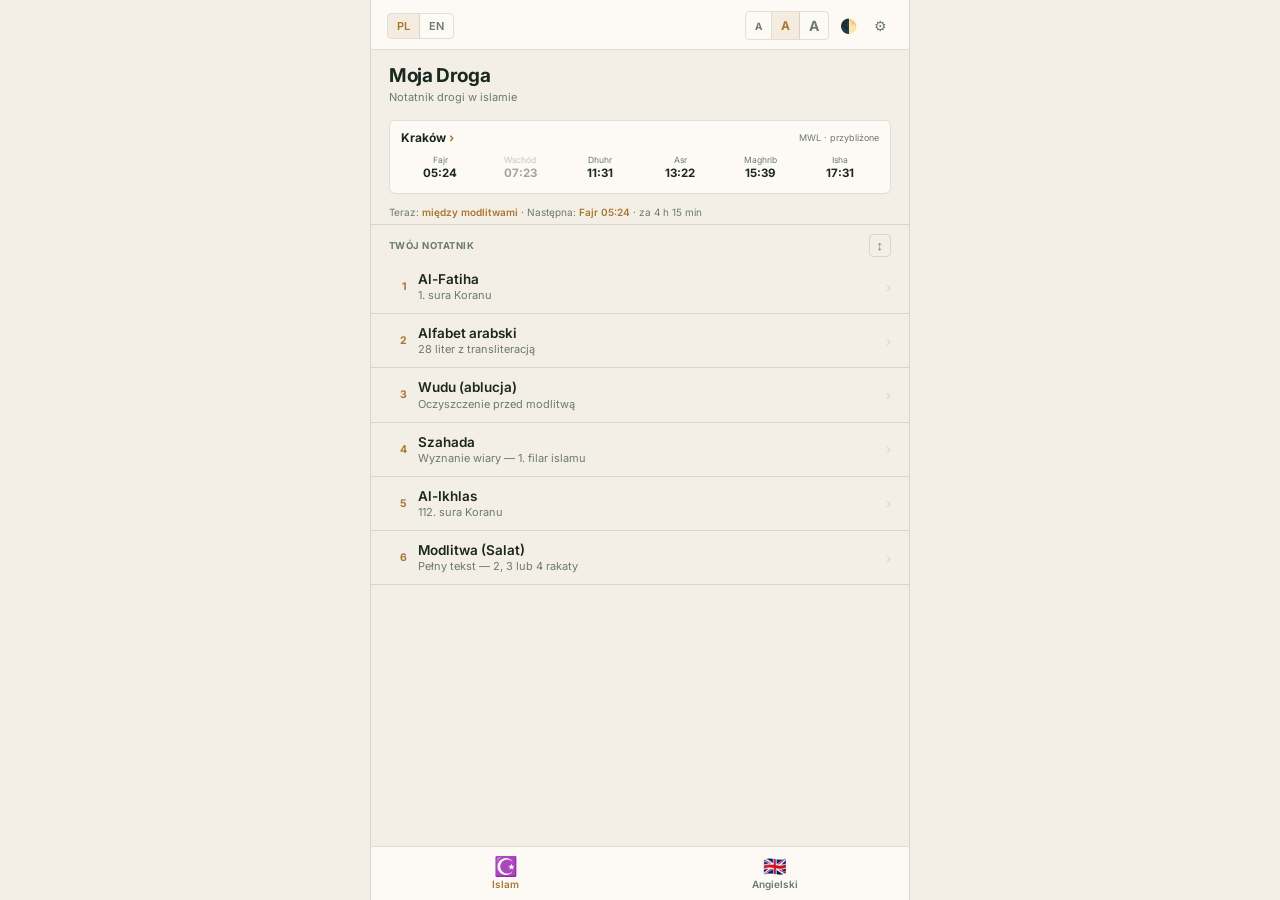
==== commit b68aa9d9: "Audyt przed wydaniem: 30+ poprawek tresci PL/EN, naprawa statystyk, tla body, theme-color, etykiety " ====
--- a/moja-droga-v3.html
+++ b/moja-droga-v3.html
@@ -4,13 +4,23 @@
 <meta charset="UTF-8">
 <meta name="viewport" content="width=device-width, initial-scale=1.0, maximum-scale=1.0, user-scalable=no, viewport-fit=cover">
 <title>Moja Droga</title>
+<meta name="theme-color" content="#F4EFE6">
+<meta name="mobile-web-app-capable" content="yes">
+<meta name="apple-mobile-web-app-capable" content="yes">
+<meta name="apple-mobile-web-app-status-bar-style" content="default">
+<meta name="apple-mobile-web-app-title" content="Moja Droga">
+<meta name="description" content="Moja Droga — notatnik drogi w islamie (godziny modlitw, wudu, modlitwa krok po kroku) oraz ścieżka nauki angielskiego B1–B2. Działa offline (PWA).">
+<link rel="manifest" href="manifest.webmanifest">
+<link rel="icon" type="image/png" sizes="192x192" href="icon-192.png">
+<link rel="icon" type="image/png" sizes="512x512" href="icon-512.png">
+<link rel="apple-touch-icon" href="icon-192.png">
 <link rel="preconnect" href="https://fonts.googleapis.com">
 <link rel="preconnect" href="https://fonts.gstatic.com" crossorigin>
 <link href="https://fonts.googleapis.com/css2?family=Amiri:wght@400;700&family=Inter:wght@400;500;600&display=swap" rel="stylesheet">
 <style>
 /* ── SECTION-SPECIFIC PALETTE (light) ── */
-#app[data-sect="islam"]{--bg:#F4EFE6;--bg-panel:#FDFAF5;--accent:#A9762F;--accent-soft:rgba(169,118,47,0.11);}
-#app[data-sect="eng"]  {--bg:#F5F8FD;--bg-panel:#FFFFFF;--accent:#3A6FC2;--accent-soft:rgba(58,111,194,0.11);--b2:#6B4AC2;--b2-soft:rgba(107,74,194,0.11);}
+:root[data-sect="islam"]{--bg:#F4EFE6;--bg-panel:#FDFAF5;--accent:#A9762F;--accent-soft:rgba(169,118,47,0.11);}
+:root[data-sect="eng"]  {--bg:#F5F8FD;--bg-panel:#FFFFFF;--accent:#3A6FC2;--accent-soft:rgba(58,111,194,0.11);--b2:#6B4AC2;--b2-soft:rgba(107,74,194,0.11);}
 /* ── SHARED LIGHT ── */
 :root{--text:#1A2820;--text-muted:#6B7A6F;--border:rgba(26,40,32,0.13);--scale:1;
   padding-top:env(safe-area-inset-top,0px);padding-bottom:env(safe-area-inset-bottom,0px);}
@@ -18,8 +28,8 @@
 /* ── DARK SHARED ── */
 [data-theme="dark"]{--text:#EAE4D6;--text-muted:#8A9E94;--border:rgba(234,228,214,0.11);}
 /* ── DARK SECTION ── */
-[data-theme="dark"] #app[data-sect="islam"]{--bg:#0E1C18;--bg-panel:#142018;--accent:#C79A46;--accent-soft:rgba(199,154,70,0.14);}
-[data-theme="dark"] #app[data-sect="eng"]  {--bg:#0D1117;--bg-panel:#161B22;--accent:#6B9ED4;--accent-soft:rgba(107,158,212,0.16);--b2:#9F82D8;--b2-soft:rgba(159,130,216,0.16);}
+[data-theme="dark"][data-sect="islam"]{--bg:#0E1C18;--bg-panel:#142018;--accent:#C79A46;--accent-soft:rgba(199,154,70,0.14);}
+[data-theme="dark"][data-sect="eng"]  {--bg:#0D1117;--bg-panel:#161B22;--accent:#6B9ED4;--accent-soft:rgba(107,158,212,0.16);--b2:#9F82D8;--b2-soft:rgba(159,130,216,0.16);}
 /* ── RESET ── */
 *{box-sizing:border-box;-webkit-tap-highlight-color:transparent;}
 html,body{margin:0;padding:0;height:100%;background:var(--bg);color:var(--text);font-family:'Inter',system-ui,sans-serif;overscroll-behavior:none;}
@@ -288,7 +298,7 @@
     </div>
   </div>
   <div class="home-hdr">
-    <h1 class="home-title">Moja Droga</h1>
+    <h1 class="home-title" id="e-homeTitle">Moja Droga</h1>
     <p class="home-sub" id="e-homeSub"></p>
   </div>
   <div id="e-contWrap"></div>
@@ -405,7 +415,8 @@
 
 var APP=document.getElementById('app');
 
-function applyTheme(){document.documentElement.setAttribute('data-theme',ST.theme);}
+function applyMeta(){var d=ST.theme==='dark',m=document.querySelector('meta[name="theme-color"]');if(m)m.setAttribute('content',ST.sect==='eng'?(d?'#0D1117':'#F5F8FD'):(d?'#0E1C18':'#F4EFE6'));}
+function applyTheme(){document.documentElement.setAttribute('data-theme',ST.theme);applyMeta();}
 applyTheme();
 
 function applyScale(){
@@ -419,10 +430,14 @@
 
 function applySect(){
   APP.setAttribute('data-sect',ST.sect);
+  document.documentElement.setAttribute('data-sect',ST.sect);
+  applyMeta();
   document.getElementById('bnIslam').classList.toggle('on',ST.sect==='islam');
   document.getElementById('bnEng').classList.toggle('on',ST.sect==='eng');
 }
 applySect();
+
+function applyLangChrome(){document.getElementById('bnEngLbl').textContent=ST.lang==='pl'?'Angielski':'English';document.title=IS[ST.lang].appTitle;}
 
 var VIEWS=['vi-home','vi-list','vi-letters','vi-prayer','ve-home','ve-topic','ve-item'];
 function showV(id){VIEWS.forEach(function(v){document.getElementById(v).classList.toggle('active',v===id);});}
@@ -432,6 +447,7 @@
 var curIslamEntry=null;
 function rerender(){
   applyScale();
+  applyLangChrome();
   var v=currentView();
   if(v==='vi-home'){renderIslam();refreshP();}
   else if(v==='vi-list'){if(curIslamEntry)openIslamList(curIslamEntry);refreshP();}
@@ -447,8 +463,8 @@
    ISLAM — TRANSLATIONS
 ══════════════════════════════ */
 var IS={
-  pl:{appTitle:'Moja Droga',appSub:'Notatnik drogi w islamie',pv2:'2 rakaty',pv3:'3 rakaty',pv4:'4 rakaty',pwMethod:'MWL · przybliżone',changeCity:'Zmień miasto',searchCity:'Szukaj…',now:'Teraz',next:'Następna',between:'między modlitwami',listHeader:'Twój notatnik',settings:'Ustawienia',dataLbl:'Twoje dane',exportBtn:'Eksportuj dane (JSON)',importBtn:'Importuj dane (JSON)',setNote:'Dane są zapisywane lokalnie w tej przeglądarce. Eksport pozwala przenieść je na inne urządzenie lub zrobić kopię zapasową.',importOk:'Dane zaimportowane pomyślnie.',importErr:'Nieprawidłowy plik — import nie powiódł się.'},
-  en:{appTitle:'My Path',appSub:'Notebook of my journey in Islam',pv2:"2 rak'ahs",pv3:"3 rak'ahs",pv4:"4 rak'ahs",pwMethod:'MWL · approximate',changeCity:'Change city',searchCity:'Search…',now:'Now',next:'Next',between:'between prayers',listHeader:'Your notebook',settings:'Settings',dataLbl:'Your data',exportBtn:'Export data (JSON)',importBtn:'Import data (JSON)',setNote:'Data is stored locally in this browser. Export lets you move it to another device or keep a backup.',importOk:'Data imported successfully.',importErr:'Invalid file — import failed.'}
+  pl:{appTitle:'Moja Droga',appSub:'Notatnik drogi w islamie',pv2:'2 rakaty',pv3:'3 rakaty',pv4:'4 rakaty',pwMethod:'MWL · przybliżone',changeCity:'Zmień miasto',searchCity:'Szukaj…',now:'Teraz',next:'Następna',between:'między modlitwami',inTime:'za',listHeader:'Twój notatnik',settings:'Ustawienia',dataLbl:'Twoje dane',exportBtn:'Eksportuj dane (JSON)',importBtn:'Importuj dane (JSON)',setNote:'Dane są zapisywane lokalnie w tej przeglądarce. Eksport pozwala przenieść je na inne urządzenie lub zrobić kopię zapasową.',importOk:'Dane zaimportowane pomyślnie.',importErr:'Nieprawidłowy plik — import nie powiódł się.'},
+  en:{appTitle:'My Path',appSub:'Notebook of my journey in Islam',pv2:"2 rak'ahs",pv3:"3 rak'ahs",pv4:"4 rak'ahs",pwMethod:'MWL · approximate',changeCity:'Change city',searchCity:'Search…',now:'Now',next:'Next',between:'between prayers',inTime:'in',listHeader:'Your notebook',settings:'Settings',dataLbl:'Your data',exportBtn:'Export data (JSON)',importBtn:'Import data (JSON)',setNote:'Data is stored locally in this browser. Export lets you move it to another device or keep a backup.',importOk:'Data imported successfully.',importErr:'Invalid file — import failed.'}
 };
 var PL_N={fajr:{pl:'Fajr',en:'Fajr'},sunrise:{pl:'Wschód',en:'Sunrise'},dhuhr:{pl:'Dhuhr',en:'Dhuhr'},asr:{pl:'Asr',en:'Asr'},maghrib:{pl:'Maghrib',en:'Maghrib'},isha:{pl:'Isha',en:'Isha'}};
 function it(k){return IS[ST.lang][k]||k;}
@@ -488,7 +504,7 @@
 function canonNum(id){return ENTRIES.findIndex(function(e){return e.id===id;})+1;}
 
 /* ── CITIES ── */
-var CITIES=[{id:'krakow',name:'Kraków',lat:50.0647,lon:19.9450,tz:'Europe/Warsaw'},{id:'warszawa',name:'Warszawa',lat:52.2297,lon:21.0122,tz:'Europe/Warsaw'},{id:'gdansk',name:'Gdańsk',lat:54.3520,lon:18.6466,tz:'Europe/Warsaw'},{id:'wroclaw',name:'Wrocław',lat:51.1079,lon:17.0385,tz:'Europe/Warsaw'},{id:'poznan',name:'Poznań',lat:52.4064,lon:16.9252,tz:'Europe/Warsaw'},{id:'lodz',name:'Łódź',lat:51.7592,lon:19.4560,tz:'Europe/Warsaw'},{id:'london',name:'Londyn / London',lat:51.5072,lon:-0.1276,tz:'Europe/London'},{id:'paris',name:'Paryż / Paris',lat:48.8566,lon:2.3522,tz:'Europe/Paris'},{id:'berlin',name:'Berlin',lat:52.5200,lon:13.4050,tz:'Europe/Berlin'},{id:'amsterdam',name:'Amsterdam',lat:52.3676,lon:4.9041,tz:'Europe/Amsterdam'},{id:'istanbul',name:'Stambuł / Istanbul',lat:41.0082,lon:28.9784,tz:'Europe/Istanbul'},{id:'moscow',name:'Moskwa / Moscow',lat:55.7558,lon:37.6173,tz:'Europe/Moscow'},{id:'cairo',name:'Kair / Cairo',lat:30.0444,lon:31.2357,tz:'Africa/Cairo'},{id:'mecca',name:'Mekka / Mecca',lat:21.3891,lon:39.8579,tz:'Asia/Riyadh'},{id:'medina',name:'Medyna / Medina',lat:24.5247,lon:39.5692,tz:'Asia/Riyadh'},{id:'riyadh',name:'Rijad / Riyadh',lat:24.7136,lon:46.6753,tz:'Asia/Riyadh'},{id:'dubai',name:'Dubaj / Dubai',lat:25.2048,lon:55.2708,tz:'Asia/Dubai'},{id:'baghdad',name:'Bagdad / Baghdad',lat:33.3152,lon:44.3661,tz:'Asia/Baghdad'},{id:'karachi',name:'Karaczi / Karachi',lat:24.8607,lon:67.0011,tz:'Asia/Karachi'},{id:'jakarta',name:'Dżakarta / Jakarta',lat:-6.2088,lon:106.8456,tz:'Asia/Jakarta'},{id:'kuala',name:'Kuala Lumpur',lat:3.1390,lon:101.6869,tz:'Asia/Kuala_Lumpur'},{id:'ny',name:'Nowy Jork / New York',lat:40.7128,lon:-74.0060,tz:'America/New_York'},{id:'chicago',name:'Chicago',lat:41.8781,lon:-87.6298,tz:'America/Chicago'},{id:'la',name:'Los Angeles',lat:34.0522,lon:-118.2437,tz:'America/Los_Angeles'},{id:'toronto',name:'Toronto',lat:43.6532,lon:-79.3832,tz:'America/Toronto'},{id:'sydney',name:'Sydney',lat:-33.8688,lon:151.2093,tz:'Australia/Sydney'}];
+var CITIES=[{id:'krakow',name:'Kraków',lat:50.0647,lon:19.9450,tz:'Europe/Warsaw'},{id:'warszawa',name:'Warszawa',lat:52.2297,lon:21.0122,tz:'Europe/Warsaw'},{id:'gdansk',name:'Gdańsk',lat:54.3520,lon:18.6466,tz:'Europe/Warsaw'},{id:'wroclaw',name:'Wrocław',lat:51.1079,lon:17.0385,tz:'Europe/Warsaw'},{id:'poznan',name:'Poznań',lat:52.4064,lon:16.9252,tz:'Europe/Warsaw'},{id:'lodz',name:'Łódź',lat:51.7592,lon:19.4560,tz:'Europe/Warsaw'},{id:'london',name:'Londyn / London',lat:51.5072,lon:-0.1276,tz:'Europe/London'},{id:'paris',name:'Paryż / Paris',lat:48.8566,lon:2.3522,tz:'Europe/Paris'},{id:'berlin',name:'Berlin',lat:52.5200,lon:13.4050,tz:'Europe/Berlin'},{id:'amsterdam',name:'Amsterdam',lat:52.3676,lon:4.9041,tz:'Europe/Amsterdam'},{id:'istanbul',name:'Stambuł / Istanbul',lat:41.0082,lon:28.9784,tz:'Europe/Istanbul'},{id:'moscow',name:'Moskwa / Moscow',lat:55.7558,lon:37.6173,tz:'Europe/Moscow'},{id:'cairo',name:'Kair / Cairo',lat:30.0444,lon:31.2357,tz:'Africa/Cairo'},{id:'mecca',name:'Mekka / Mecca',lat:21.3891,lon:39.8579,tz:'Asia/Riyadh'},{id:'medina',name:'Medyna / Medina',lat:24.5247,lon:39.5692,tz:'Asia/Riyadh'},{id:'riyadh',name:'Rijad / Riyadh',lat:24.7136,lon:46.6753,tz:'Asia/Riyadh'},{id:'dubai',name:'Dubaj / Dubai',lat:25.2048,lon:55.2708,tz:'Asia/Dubai'},{id:'baghdad',name:'Bagdad / Baghdad',lat:33.3152,lon:44.3661,tz:'Asia/Baghdad'},{id:'karachi',name:'Karaczi / Karachi',lat:24.8607,lon:67.0011,tz:'Asia/Karachi'},{id:'jakarta',name:'Dżakarta / Jakarta',lat:-6.2088,lon:106.8456,tz:'Asia/Jakarta'},{id:'surabaya',name:'Surabaya',lat:-7.2575,lon:112.7521,tz:'Asia/Jakarta'},{id:'kuala',name:'Kuala Lumpur',lat:3.1390,lon:101.6869,tz:'Asia/Kuala_Lumpur'},{id:'ny',name:'Nowy Jork / New York',lat:40.7128,lon:-74.0060,tz:'America/New_York'},{id:'chicago',name:'Chicago',lat:41.8781,lon:-87.6298,tz:'America/Chicago'},{id:'la',name:'Los Angeles',lat:34.0522,lon:-118.2437,tz:'America/Los_Angeles'},{id:'toronto',name:'Toronto',lat:43.6532,lon:-79.3832,tz:'America/Toronto'},{id:'sydney',name:'Sydney',lat:-33.8688,lon:151.2093,tz:'Australia/Sydney'}];
 function getCity(){return CITIES.find(function(c){return c.id===ST.cityId;})||CITIES[0];}
 
 /* ── PRAYER ENGINE ── */
@@ -523,7 +539,7 @@
   });
   return d;
 }
-function miniH(d){var c=d.cur?PL_N[d.cur][ST.lang]:it('between');return it('now')+': <b>'+c+'</b> · '+it('next')+': <b>'+PL_N[d.next][ST.lang]+' '+fmtT(d.nextD,d.city.tz)+'</b>';}
+function miniH(d){var c=d.cur?PL_N[d.cur][ST.lang]:it('between');var ms=d.nextD-new Date(),mn=Math.max(0,Math.round(ms/60000)),hh=Math.floor(mn/60),mm=mn%60,cd=hh>0?hh+' h '+mm+' min':mm+' min';return it('now')+': <b>'+c+'</b> · '+it('next')+': <b>'+PL_N[d.next][ST.lang]+' '+fmtT(d.nextD,d.city.tz)+'</b> · '+it('inTime')+' '+cd;}
 function refreshP(){var d=renderPW(),h=miniH(d);['i-mbHome','i-mbList','i-mbLetters','i-mbPrayer'].forEach(function(id){var el=document.getElementById(id);if(el)el.innerHTML=h;});}
 
 /* ── ISLAM RENDER MENU ── */
@@ -736,7 +752,7 @@
      remember:{pl:'Znaczniki: always, usually, often, every day/week. Pytania i przeczenia z do/does.',en:'Markers: always, usually, often, every day/week. Questions and negatives with do/does.'},
      quiz:[{q:{pl:'She ___ coffee every morning.',en:'She ___ coffee every morning.'},opts:[{pl:'drink',en:'drink'},{pl:'drinks',en:'drinks'},{pl:'is drinking',en:'is drinking'}],a:1,why:{pl:'3. osoba (she) w Present Simple → drinks.',en:'Third person (she) in Present Simple → drinks.'}}]},
     {t:{pl:'Present Continuous',en:'Present Continuous'},
-     d:{pl:'Co dzieje się TERAZ, jest tymczasowe albo zaplanowane na przyszłość. Czas „w ruchu”.',en:'What is happening NOW, is temporary, or is an arranged future plan. The tense „in motion”.'},
+     d:{pl:'Co dzieje się TERAZ, jest tymczasowe albo zaplanowane na przyszłość. Czas „w ruchu”.',en:'What is happening NOW, is temporary, or is an arranged future plan. The tense "in motion".'},
      form:{pl:'am/is/are + czasownik-ing (I am working, she is working)',en:'am/is/are + verb-ing (I am working, she is working)'},
      when:[
       {pl:'dzieje się w tej chwili — I\'m working right now.',en:'happening at this moment — I\'m working right now.'},
@@ -759,7 +775,7 @@
      ex:['I\'ve just finished my homework. — (just / właśnie)','She has never been to Japan. — (never / nigdy)','Have you seen this film yet? — (yet in questions)','They\'ve already left. — (already / już)'],
      mistakes:[
       {bad:'I have seen him yesterday.',good:'I saw him yesterday.',why:{pl:'Z konkretnym czasem przeszłym (yesterday, last week) → Past Simple, nie Present Perfect.',en:'With a specific past time (yesterday, last week) → Past Simple, not Present Perfect.'}},
-      {bad:'I\'ve been to London last year.',good:'I went to London last year.',why:{pl:'„Last year” to zakończony okres → Past Simple.',en:'„Last year” is a finished period → Past Simple.'}}],
+      {bad:'I\'ve been to London last year.',good:'I went to London last year.',why:{pl:'„Last year” to zakończony okres → Past Simple.',en:'"Last year" is a finished period → Past Simple.'}}],
      compare:[
       {h:{pl:'Present Perfect',en:'Present Perfect'},ex:'I have lost my keys.',note:{pl:'nie wiemy kiedy — ważny jest efekt: nie mogę otworzyć drzwi TERAZ',en:'we don\'t know when — the result matters: I can\'t open the door NOW'}},
       {h:{pl:'Past Simple',en:'Past Simple'},ex:'I lost my keys yesterday.',note:{pl:'konkretny, zakończony moment w przeszłości',en:'a specific, finished moment in the past'}}],
@@ -774,14 +790,14 @@
       {pl:'pytania o długość — How long have you been living here?',en:'duration questions — How long have you been living here?'}],
      ex:['I\'ve been waiting for 2 hours. — (for / przez)','She\'s been studying since 2020. — (since / od)','How long have you been living here? — (duration question)'],
      mistakes:[
-      {bad:'I\'m working here since 2020.',good:'I\'ve been working here since 2020.',why:{pl:'„Since/for” z czynnością trwającą do teraz → Present Perfect (Continuous), nie Present Continuous.',en:'„Since/for” with an action continuing until now → Present Perfect (Continuous), not Present Continuous.'}}],
+      {bad:'I\'m working here since 2020.',good:'I\'ve been working here since 2020.',why:{pl:'„Since/for” z czynnością trwającą do teraz → Present Perfect (Continuous), nie Present Continuous.',en:'"Since/for" with an action continuing until now → Present Perfect (Continuous), not Present Continuous.'}}],
      compare:[
       {h:{pl:'Present Perfect Continuous',en:'Present Perfect Continuous'},ex:'I\'ve been reading this book for a week.',note:{pl:'proces — czytam dalej, nie wiadomo czy skończyłem',en:'process — still reading, maybe not finished'}},
       {h:{pl:'Present Perfect',en:'Present Perfect'},ex:'I\'ve read 100 pages.',note:{pl:'wynik / ilość — wiadomo, ile zrobiono',en:'result / amount — we know how much is done'}}],
      remember:{pl:'for = PRZEZ JAK DŁUGO (for 3 hours). since = OD KIEDY (since Monday, since 2020).',en:'for = HOW LONG (for 3 hours). since = FROM WHEN (since Monday, since 2020).'},
      quiz:[{q:{pl:'How long ___ here?',en:'How long ___ here?'},opts:[{pl:'are you living',en:'are you living'},{pl:'have you been living',en:'have you been living'},{pl:'do you live',en:'do you live'}],a:1,why:{pl:'Pytanie o czas trwania do teraz → Present Perfect Continuous.',en:'Duration until now → Present Perfect Continuous.'}}]},
     {sec:{pl:'Czasy przeszłe',en:'Past Tenses'},t:{pl:'Past Simple',en:'Past Simple'},
-     d:{pl:'Zakończona czynność w konkretnym momencie w przeszłości. Czas „zamkniętej sprawy” — wiemy KIEDY to się stało.',en:'A finished action at a specific moment in the past. The „closed case” tense — we know WHEN it happened.'},
+     d:{pl:'Zakończona czynność w konkretnym momencie w przeszłości. Czas „zamkniętej sprawy” — wiemy KIEDY to się stało.',en:'A finished action at a specific moment in the past. The "closed case" tense — we know WHEN it happened.'},
      form:{pl:'czasownik-ed (worked) albo 2. forma nieregularna (went, saw, ate)',en:'verb-ed (worked) or 2nd irregular form (went, saw, ate)'},
      when:[
       {pl:'z konkretnym czasem: yesterday, last week, in 2010, ago — I went there last year.',en:'with a specific time: yesterday, last week, in 2010, ago — I went there last year.'},
@@ -789,12 +805,12 @@
      ex:['I went to London last year. — (specific time / konkretny czas)','She called me at 8 pm. — (specific time)','They didn\'t come to the party. — (negative)','Where did you go on holiday? — (question)'],
      mistakes:[
       {bad:'Did you went there?',good:'Did you go there?',why:{pl:'Po did czasownik wraca do formy podstawowej.',en:'After did the verb goes back to the base form.'}},
-      {bad:'I have seen him yesterday.',good:'I saw him yesterday.',why:{pl:'„Yesterday” to konkretny czas przeszły → Past Simple, nie Present Perfect.',en:'„Yesterday” is a specific past time → Past Simple, not Present Perfect.'}}],
+      {bad:'I have seen him yesterday.',good:'I saw him yesterday.',why:{pl:'„Yesterday” to konkretny czas przeszły → Past Simple, nie Present Perfect.',en:'"Yesterday" is a specific past time → Past Simple, not Present Perfect.'}}],
      compare:[
       {h:{pl:'Past Simple',en:'Past Simple'},ex:'I lost my keys yesterday.',note:{pl:'konkretny, zakończony moment — sprawa zamknięta',en:'specific, finished moment — case closed'}},
       {h:{pl:'Present Perfect',en:'Present Perfect'},ex:'I have lost my keys.',note:{pl:'bez czasu — liczy się efekt teraz',en:'no time given — the present result matters'}}],
      remember:{pl:'Z yesterday, ago, last, in 2010 → ZAWSZE Past Simple.',en:'With yesterday, ago, last, in 2010 → ALWAYS Past Simple.'},
-     quiz:[{q:{pl:'We ___ to Gdańsk last summer.',en:'We ___ to Gdańsk last summer.'},opts:[{pl:'have gone',en:'have gone'},{pl:'went',en:'went'},{pl:'go',en:'go'}],a:1,why:{pl:'„Last summer” to zakończony, konkretny czas → Past Simple.',en:'„Last summer” is a finished, specific time → Past Simple.'}}]},
+     quiz:[{q:{pl:'We ___ to Gdańsk last summer.',en:'We ___ to Gdańsk last summer.'},opts:[{pl:'have gone',en:'have gone'},{pl:'went',en:'went'},{pl:'go',en:'go'}],a:1,why:{pl:'„Last summer” to zakończony, konkretny czas → Past Simple.',en:'"Last summer" is a finished, specific time → Past Simple.'}}]},
     {t:{pl:'Past Continuous',en:'Past Continuous'},
      d:{pl:'Czynność W TRAKCIE w konkretnym momencie przeszłym — tło wydarzeń albo czynność przerwana przez inną.',en:'An action IN PROGRESS at a past moment — the background of events, or an action interrupted by another one.'},
      form:{pl:'was/were + czasownik-ing: I was reading, they were sleeping',en:'was/were + verb-ing: I was reading, they were sleeping'},
@@ -811,7 +827,7 @@
      remember:{pl:'Układanka: długa czynność (Past Continuous) + krótkie zdarzenie (Past Simple) — when / while.',en:'Pattern: long action (Past Continuous) + short event (Past Simple) — when / while.'},
      quiz:[{q:{pl:'I ___ TV when he called.',en:'I ___ TV when he called.'},opts:[{pl:'watched',en:'watched'},{pl:'was watching',en:'was watching'},{pl:'watch',en:'watch'}],a:1,why:{pl:'Długa czynność przerwana krótkim zdarzeniem → Past Continuous.',en:'Long action interrupted by a short event → Past Continuous.'}}]},
     {t:{pl:'Past Perfect',en:'Past Perfect'},
-     d:{pl:'„Przeszłość przeszłości” — czynność zakończona PRZED inną przeszłą czynnością. Pokazuje kolejność zdarzeń.',en:'The „past of the past” — an action completed BEFORE another past action. It shows the order of events.'},
+     d:{pl:'„Przeszłość przeszłości” — czynność zakończona PRZED inną przeszłą czynnością. Pokazuje kolejność zdarzeń.',en:'The "past of the past" — an action completed BEFORE another past action. It shows the order of events.'},
      form:{pl:'had + 3. forma czasownika: I had eaten, she had left',en:'had + past participle: I had eaten, she had left'},
      when:[
       {pl:'wcześniejsze z dwóch przeszłych zdarzeń — When I got home, the film had already started.',en:'the earlier of two past events — When I got home, the film had already started.'},
@@ -831,7 +847,7 @@
       {pl:'spontaniczna decyzja — I\'ll help you!',en:'spontaneous decision — I\'ll help you!'},
       {pl:'przewidywanie bez dowodu (opinia) — I think it will rain.',en:'prediction without evidence (opinion) — I think it will rain.'},
       {pl:'obietnica — I won\'t tell anyone.',en:'promise — I won\'t tell anyone.'},
-      {pl:'oferta — Shall I / Will I carry that for you?',en:'offer — Shall I / Will I carry that for you?'}],
+      {pl:'oferta — Shall I / Can I carry that for you?',en:'offer — Shall I / Can I carry that for you?'}],
      ex:['I\'ll help you! — (spontaneous decision / decyzja teraz)','It will probably rain tomorrow. — (prediction)','I won\'t tell anyone, I promise. — (promise / obietnica)','Will you be at the party? — (question)'],
      mistakes:[
       {bad:'I will to help you.',good:'I will help you.',why:{pl:'Po will bezokolicznik BEZ to.',en:'After will, bare infinitive WITHOUT to.'}},
@@ -847,7 +863,7 @@
      when:[
       {pl:'zamiar / plan z wcześniej — I\'m going to study tonight.',en:'intention / earlier plan — I\'m going to study tonight.'},
       {pl:'przewidywanie z widocznym dowodem — Look at those clouds! It\'s going to rain.',en:'prediction with visible evidence — Look at those clouds! It\'s going to rain.'}],
-     ex:['I\'m going to study tonight — I have a plan. — (intention)','Look at those clouds — it\'s going to rain! — (visible evidence)','She\'s going to have a baby. — (certain future fact)','Are you going to watch the match? — (question about plan)'],
+     ex:['I\'m going to study tonight — I have a plan (intention)','Look at those clouds — it\'s going to rain! — (visible evidence)','She\'s going to have a baby. — (certain future fact)','Are you going to watch the match? — (question about plan)'],
      mistakes:[
       {bad:'Look! It will rain!',good:'Look! It\'s going to rain!',why:{pl:'Widzisz dowód (ciemne chmury) → going to, nie will.',en:'You can see evidence (dark clouds) → going to, not will.'}}],
      compare:[
@@ -855,7 +871,7 @@
       {h:{pl:'Present Continuous',en:'Present Continuous'},ex:'I\'m visiting grandma on Sunday — we agreed.',note:{pl:'plan z UMÓWIONYM terminem/osobą',en:'an arrangement with a fixed time/person'}}],
      remember:{pl:'Widzisz dowód → going to. Masz wcześniejszy plan → going to. Decyzja teraz → will.',en:'You see evidence → going to. Earlier plan → going to. Decision now → will.'},
      quiz:[{q:{pl:'Watch out! You ___ your coffee!',en:'Watch out! You ___ your coffee!'},opts:[{pl:'will spill',en:'will spill'},{pl:'\'re going to spill',en:'\'re going to spill'},{pl:'spill',en:'spill'}],a:1,why:{pl:'Widzisz, że kubek stoi na krawędzi — widoczny dowód → going to.',en:'You can see the cup on the edge — visible evidence → going to.'}}]},
-    {sec:{pl:'Tryby warunkowe',en:'Conditionals'},t:{pl:'Conditional 0 — Zero',en:'Zero Conditional'},
+    {sec:{pl:'Tryby warunkowe',en:'Conditionals'},t:{pl:'Zerowy tryb warunkowy',en:'Zero Conditional'},
      d:{pl:'Fakty naukowe i ogólne prawdy — wynik ZAWSZE pewny, niezależny od czasu.',en:'Scientific facts and general truths — the result is ALWAYS certain, independent of time.'},
      form:{pl:'If + Present Simple, … + Present Simple',en:'If + Present Simple, … + Present Simple'},
      when:[
@@ -867,7 +883,7 @@
       {bad:'If you will heat water, it boils.',good:'If you heat water, it boils.',why:{pl:'W zerowym trybie po if nigdy will.',en:'In zero conditional, never will after if.'}}],
      remember:{pl:'If = when (bez zmiany sensu). Wynik zawsze pewny → Zero Conditional.',en:'If = when (no change in meaning). Result always certain → Zero Conditional.'},
      quiz:[{q:{pl:'If you ___ ice in the sun, it melts.',en:'If you ___ ice in the sun, it melts.'},opts:[{pl:'leave',en:'leave'},{pl:'will leave',en:'will leave'},{pl:'left',en:'left'}],a:0,why:{pl:'Prawo natury → Present Simple po obu stronach.',en:'Law of nature → Present Simple on both sides.'}}]},
-    {t:{pl:'Conditional 1 — First',en:'First Conditional'},
+    {t:{pl:'Pierwszy tryb warunkowy',en:'First Conditional'},
      d:{pl:'Realny, możliwy warunek w przyszłości i jego prawdopodobny skutek.',en:'A real, possible future condition and its likely result.'},
      form:{pl:'If + Present Simple, … will + bezokolicznik (albo odwrotnie)',en:'If + Present Simple, … will + bare infinitive (or reversed)'},
      when:[
@@ -883,7 +899,7 @@
       {h:{pl:'Second Conditional',en:'Second Conditional'},ex:'If I won the lottery, I\'d buy a house.',note:{pl:'marzenie — mało prawdopodobne',en:'a dream — unlikely'}}],
      remember:{pl:'Po if → NIGDY will. Wynik → will + infinitive.',en:'After if → NEVER will. Result → will + infinitive.'},
      quiz:[{q:{pl:'If she ___ me, I\'ll tell her.',en:'If she ___ me, I\'ll tell her.'},opts:[{pl:'calls',en:'calls'},{pl:'will call',en:'will call'},{pl:'call',en:'call'}],a:0,why:{pl:'Po if → Present Simple (calls), wynik z will.',en:'After if → Present Simple (calls), result with will.'}}]},
-    {t:{pl:'Conditional 2 — Second',en:'Second Conditional'},
+    {t:{pl:'Drugi tryb warunkowy',en:'Second Conditional'},
      d:{pl:'Sytuacja nierealna lub mało prawdopodobna TERAZ / W PRZYSZŁOŚCI. Marzenia i hipotezy.',en:'An unreal or unlikely situation NOW / IN THE FUTURE. Dreams and hypotheses.'},
      form:{pl:'If + Past Simple, … would + bezokolicznik',en:'If + Past Simple, … would + bare infinitive'},
      when:[
@@ -897,23 +913,23 @@
      compare:[
       {h:{pl:'First Conditional',en:'First Conditional'},ex:'If it rains, I\'ll stay home.',note:{pl:'realne — może padać',en:'realistic — it might rain'}},
       {h:{pl:'Second Conditional',en:'Second Conditional'},ex:'If I lived by the sea, I\'d swim every day.',note:{pl:'nierealne — nie mieszkam nad morzem',en:'unreal — I don\'t live by the sea'}}],
-     remember:{pl:'„If I were you, I would…” — najczęstsza fraza z tym czasem. Uwaga: was → were.',en:'„If I were you, I would…” — the most common phrase with this conditional. Note: was → were.'},
+     remember:{pl:'„If I were you, I would…” — najczęstsza fraza z tym czasem. Uwaga: was → were.',en:'"If I were you, I would…" — the most common phrase with this conditional. Note: was → were.'},
      quiz:[{q:{pl:'If I ___ rich, I would travel the world.',en:'If I ___ rich, I would travel the world.'},opts:[{pl:'was/were',en:'was/were'},{pl:'am',en:'am'},{pl:'would be',en:'would be'}],a:0,why:{pl:'Po if → Past Simple (were); would tylko w wyniku.',en:'After if → Past Simple (were); would only in the result.'}}]},
     {sec:{pl:'Strona bierna',en:'Passive Voice'},t:{pl:'Passive Voice — podstawy',en:'Passive Voice — basics'},
      d:{pl:'Używamy, gdy WYKONAWCA jest nieznany, nieważny albo oczywisty. Liczy się czynność, nie kto ją zrobił.',en:'Used when the AGENT is unknown, unimportant or obvious. The action matters, not who did it.'},
-     form:{pl:'odpowiednia forma „be” + 3. forma czasownika: is made, was built',en:'correct form of „be” + past participle: is made, was built'},
+     form:{pl:'odpowiednia forma „be” + 3. forma czasownika: is made, was built',en:'correct form of "be" + past participle: is made, was built'},
      when:[
       {pl:'wykonawca nieznany — My bike was stolen.',en:'agent unknown — My bike was stolen.'},
       {pl:'wykonawca nieważny — English is spoken worldwide.',en:'agent unimportant — English is spoken worldwide.'},
       {pl:'styl formalny / informacje — The museum is closed on Mondays.',en:'formal style / information — The museum is closed on Mondays.'}],
      ex:['English is spoken all over the world. — (Present Simple Passive)','The window was broken by a ball. — (Past Simple Passive)','This building was built in 1920. — (without agent)','These products are made in China.'],
      mistakes:[
-      {bad:'The house was build in 1990.',good:'The house was built in 1990.',why:{pl:'Po be zawsze 3. forma (built), nie 2. (build/built? — uwaga na nieregularne).',en:'After be always the 3rd form (built) — watch irregular verbs.'}},
-      {bad:'My phone has stole.',good:'My phone has been stolen.',why:{pl:'W stronie biernej zawsze jest „be” + 3. forma.',en:'The passive always needs „be” + past participle.'}}],
+      {bad:'The house was build in 1990.',good:'The house was built in 1990.',why:{pl:'Po „be” zawsze 3. forma (built), nie forma podstawowa — uwaga na czasowniki nieregularne.',en:'After be always the 3rd form (built) — watch irregular verbs.'}},
+      {bad:'My phone has stole.',good:'My phone has been stolen.',why:{pl:'W stronie biernej zawsze jest „be” + 3. forma.',en:'The passive always needs "be" + past participle.'}}],
      compare:[
       {h:{pl:'Strona czynna',en:'Active'},ex:'A ball broke the window.',note:{pl:'wiemy i ważne jest, CO zrobiło szkodę',en:'we know and care WHAT caused the damage'}},
       {h:{pl:'Strona bierna',en:'Passive'},ex:'The window was broken.',note:{pl:'liczy się skutek; sprawca nieznany/nieważny',en:'the result matters; the agent is unknown/unimportant'}}],
-     remember:{pl:'„by + wykonawca” tylko gdy to ważna informacja — zwykle pomijamy.',en:'„by + agent” only when it\'s important — usually omitted.'},
+     remember:{pl:'„by + wykonawca” tylko gdy to ważna informacja — zwykle pomijamy.',en:'"by + agent" only when it\'s important — usually omitted.'},
      quiz:[{q:{pl:'This bridge ___ in 1880.',en:'This bridge ___ in 1880.'},opts:[{pl:'built',en:'built'},{pl:'was built',en:'was built'},{pl:'is built',en:'is built'}],a:1,why:{pl:'Przeszłość + strona bierna → was + 3. forma.',en:'Past + passive → was + past participle.'}}]},
     {sec:{pl:'Modalne',en:'Modal Verbs'},t:{pl:'Can / Could / Be able to',en:'Can / Could / Be able to'},
      d:{pl:'Zdolność i uprzejme prośby. Can — teraz, could — przeszłość lub grzeczność, be able to — gdzie can nie działa.',en:'Ability and polite requests. Can — now, could — past or politeness, be able to — where can doesn\'t work.'},
@@ -926,8 +942,8 @@
      ex:['I can swim very fast. — (present ability)','Could you open the window? — (polite request)','She could speak French as a child. — (past ability)','I\'ll be able to help you tomorrow. — (after will)'],
      mistakes:[
       {bad:'I can to swim.',good:'I can swim.',why:{pl:'Po modalnych bezokolicznik BEZ to.',en:'After modals, bare infinitive WITHOUT to.'}},
-      {bad:'I will can help you.',good:'I\'ll be able to help you.',why:{pl:'„Will can” nie istnieje — użyj be able to.',en:'„Will can” doesn\'t exist — use be able to.'}}],
-     remember:{pl:'Po modalnym nigdy „to”. Przyszłość zdolności → be able to.',en:'Never „to” after a modal. Future ability → be able to.'},
+      {bad:'I will can help you.',good:'I\'ll be able to help you.',why:{pl:'„Will can” nie istnieje — użyj be able to.',en:'"Will can" doesn\'t exist — use be able to.'}}],
+     remember:{pl:'Po modalnym nigdy „to”. Przyszłość zdolności → be able to.',en:'Never "to" after a modal. Future ability → be able to.'},
      quiz:[{q:{pl:'I hope I ___ speak English fluently one day.',en:'I hope I ___ speak English fluently one day.'},opts:[{pl:'will can',en:'will can'},{pl:'\'ll be able to',en:'\'ll be able to'},{pl:'can to',en:'can to'}],a:1,why:{pl:'Po will nie ma can — używamy be able to.',en:'There\'s no can after will — we use be able to.'}}]},
     {t:{pl:'Should / Shouldn\'t',en:'Should / Shouldn\'t'},
      d:{pl:'Rada, rekomendacja lub umiarkowany obowiązek. Synonim: ought to (bardziej formalne).',en:'Advice, recommendation or mild obligation. Synonym: ought to (more formal).'},
@@ -938,33 +954,33 @@
       {pl:'oczekiwanie — The train should arrive soon.',en:'expectation — The train should arrive soon.'}],
      ex:['You should see a doctor. — (advice / rada)','He shouldn\'t eat so much sugar.','Should I call her? — (asking for advice)','You ought to apologize. — (ought to = should)'],
      mistakes:[
-      {bad:'You should to see a doctor.',good:'You should see a doctor.',why:{pl:'Po should bez „to” (ale: ought TO).',en:'No „to” after should (but: ought TO).'}}],
-     compare:[
-      {h:{pl:'Should',en:'Should'},ex:'You should rest.',note:{pl:'rada — dobra byłoby, ale nie musisz',en:'advice — it would be good, but you don\'t have to'}},
+      {bad:'You should to see a doctor.',good:'You should see a doctor.',why:{pl:'Po should bez „to” (ale: ought TO).',en:'No "to" after should (but: ought TO).'}}],
+     compare:[
+      {h:{pl:'Should',en:'Should'},ex:'You should rest.',note:{pl:'rada — dobrze byłoby, ale nie musisz',en:'advice — it would be good, but you don\'t have to'}},
       {h:{pl:'Must',en:'Must'},ex:'You must rest — doctor\'s orders.',note:{pl:'silny nakaz — nie masz wyboru',en:'strong necessity — no choice'}}],
      remember:{pl:'Should = „powinieneś” (rada). Must = „musisz” (nakaz).',en:'Should = advice. Must = strong obligation.'},
      quiz:[{q:{pl:'You look tired. You ___ go to bed earlier.',en:'You look tired. You ___ go to bed earlier.'},opts:[{pl:'should',en:'should'},{pl:'should to',en:'should to'},{pl:'must to',en:'must to'}],a:0,why:{pl:'Rada → should + bezokolicznik bez to.',en:'Advice → should + bare infinitive.'}}]},
     {t:{pl:'Must / Have to / Don\'t have to',en:'Must / Have to / Don\'t have to'},
-     d:{pl:'Silny obowiązek i jego przeciwieństwa. Uwaga: przeciwieństwo must NIE znaczy „nie wolno”!',en:'Strong obligation and its opposites. Careful: the opposite of must does NOT mean „forbidden”!'},
+     d:{pl:'Silny obowiązek i jego przeciwieństwa. Uwaga: przeciwieństwo must NIE znaczy „nie wolno”!',en:'Strong obligation and its opposites. Careful: the opposite of must does NOT mean "forbidden"!'},
      form:{pl:'must/have to + bezokolicznik; przeczenia: mustn\'t (zakaz) i don\'t have to (brak obowiązku)',en:'must/have to + bare infinitive; negatives: mustn\'t (prohibition) and don\'t have to (no obligation)'},
      when:[
-      {pl:'wewnętrzny nakaz — I must call mum, it\'s her birthday.',en:'internal necessity — I must call mum, it\'s her birthday.'},
+      {pl:'wewnętrzny nakaz — I must call Mum, it\'s her birthday.',en:'internal necessity — I must call Mum, it\'s her birthday.'},
       {pl:'zewnętrzny obowiązek (przepisy, praca) — I have to wear a uniform at work.',en:'external obligation (rules, work) — I have to wear a uniform at work.'},
       {pl:'brak obowiązku — You don\'t have to come if you\'re tired.',en:'no obligation — You don\'t have to come if you\'re tired.'},
       {pl:'zakaz — You mustn\'t smoke here.',en:'prohibition — You mustn\'t smoke here.'}],
-     ex:['I must call mum — it\'s her birthday. — (internal must)','I have to work on Saturdays. — (external obligation)','You don\'t have to wear a tie. — (no obligation)','You mustn\'t smoke here. — (prohibition)'],
-     mistakes:[
-      {bad:'You don\'t have to smoke here. (= nie wolno)',good:'You mustn\'t smoke here.',why:{pl:'Zakaz → mustn\'t. Don\'t have to znaczy tylko „nie musisz”.',en:'Prohibition → mustn\'t. Don\'t have to only means „you don\'t need to”.'}}],
+     ex:['I must call Mum — it\'s her birthday (internal must)','I have to work on Saturdays. — (external obligation)','You don\'t have to wear a tie. — (no obligation)','You mustn\'t smoke here. — (prohibition)'],
+     mistakes:[
+      {bad:'You don\'t have to smoke here. (= not allowed)',good:'You mustn\'t smoke here.',why:{pl:'Zakaz → mustn\'t. Don\'t have to znaczy tylko „nie musisz”.',en:'Prohibition → mustn\'t. Don\'t have to only means "you don\'t need to".'}}],
      compare:[
       {h:{pl:'Mustn\'t',en:'Mustn\'t'},ex:'You mustn\'t be late.',note:{pl:'ZAKAZ — nie wolno ci',en:'PROHIBITION — you are not allowed'}},
       {h:{pl:'Don\'t have to',en:'Don\'t have to'},ex:'You don\'t have to come early.',note:{pl:'BRAK OBOWIĄZKU — możesz, ale nie musisz',en:'NO OBLIGATION — you can, but you don\'t need to'}}],
      remember:{pl:'KLUCZ: don\'t have to = nie musisz (możesz). mustn\'t = nie wolno (zakaz).',en:'KEY: don\'t have to = no need (you may). mustn\'t = not allowed (ban).'},
      quiz:[{q:{pl:'It\'s free! You ___ pay anything.',en:'It\'s free! You ___ pay anything.'},opts:[{pl:'mustn\'t',en:'mustn\'t'},{pl:'don\'t have to',en:'don\'t have to'},{pl:'don\'t must',en:'don\'t must'}],a:1,why:{pl:'Brak obowiązku (nie musisz płacić) → don\'t have to.',en:'No obligation (no need to pay) → don\'t have to.'}}]},
     {t:{pl:'Might / May',en:'Might / May'},
-     d:{pl:'Możliwość ok. 50% lub mniej — „może tak, może nie”. Might jest nieco mniej pewne niż may.',en:'About 50% possibility or less — „maybe yes, maybe no”. Might is slightly less certain than may.'},
+     d:{pl:'Możliwość ok. 50% lub mniej — „może tak, może nie”. Might jest nieco mniej pewne niż may.',en:'About 50% possibility or less — "maybe yes, maybe no". Might is slightly less certain than may.'},
      form:{pl:'might/may + bezokolicznik; przeczenie: might not, may not',en:'might/may + bare infinitive; negatives: might not, may not'},
      when:[
-      {pl:'niepewna przewidywalność — It might rain later.',en:'uncertain prediction — It might rain later.'},
+      {pl:'niepewna prognoza — It might rain later.',en:'uncertain prediction — It might rain later.'},
       {pl:'niepewność o fakcie — She may not be at home.',en:'uncertainty about a fact — She may not be at home.'},
       {pl:'ostrożna sugestia — Take an umbrella, it might rain.',en:'cautious suggestion — Take an umbrella, it might rain.'},
       {pl:'grzeczna prośba (may) — May I come in?',en:'polite request (may) — May I come in?'}],
@@ -975,9 +991,9 @@
       {h:{pl:'Will',en:'Will'},ex:'It will rain tomorrow.',note:{pl:'pewność ~100%',en:'certainty ~100%'}},
       {h:{pl:'Might / May',en:'Might / May'},ex:'It might rain tomorrow.',note:{pl:'możliwość ~50%',en:'possibility ~50%'}}],
      remember:{pl:'Skala pewności: will (100%) > should (90%) > may/might (50%) > could (30%).',en:'Certainty scale: will (100%) > should (90%) > may/might (50%) > could (30%).'},
-     quiz:[{q:{pl:'I\'m not sure — I ___ go to the party.',en:'I\'m not sure — I ___ go to the party.'},opts:[{pl:'might',en:'might'},{pl:'will',en:'will'},{pl:'must',en:'must'}],a:0,why:{pl:'„I\'m not sure” → niepewność ~50% → might.',en:'„I\'m not sure” → ~50% uncertainty → might.'}}]},
+     quiz:[{q:{pl:'I\'m not sure — I ___ go to the party.',en:'I\'m not sure — I ___ go to the party.'},opts:[{pl:'might',en:'might'},{pl:'will',en:'will'},{pl:'must',en:'must'}],a:0,why:{pl:'„I\'m not sure” → niepewność ~50% → might.',en:'"I\'m not sure" → ~50% uncertainty → might.'}}]},
     {sec:{pl:'Inne struktury',en:'Other Structures'},t:{pl:'Reported Speech — podstawy',en:'Reported Speech — basics'},
-     d:{pl:'Relacjonowanie czyjejś wypowiedzi — „on powiedział, że…”. Czasy cofają się o krok wstecz.',en:'Reporting what someone said — „he said that…”. Tenses shift one step back.'},
+     d:{pl:'Relacjonowanie czyjejś wypowiedzi — „on powiedział, że…”. Czasy cofają się o krok wstecz.',en:'Reporting what someone said — "he said that…". Tenses shift one step back.'},
      form:{pl:'said / told + osoba + (that) + zdanie z cofniętym czasem',en:'said / told + person + (that) + sentence with a backshifted tense'},
      when:[
       {pl:'relacjonowanie wypowiedzi — He said (that) he was tired.',en:'reporting a statement — He said (that) he was tired.'},
@@ -1007,7 +1023,7 @@
       {h:{pl:'Defining (bez przecinków)',en:'Defining (no commas)'},ex:'The students who passed got certificates.',note:{pl:'tylko CI, którzy zdali — klauzula zawęża',en:'only THOSE who passed — the clause narrows it down'}},
       {h:{pl:'Non-defining (z przecinkami)',en:'Non-defining (commas)'},ex:'My students, who passed, got certificates.',note:{pl:'wszyscy zdali — klauzula tylko dopowiada',en:'all of them passed — the clause just adds info'}}],
      remember:{pl:'Who = ludzie, which = rzeczy, that = oba (defining). W defining można pominąć that/which, gdy to obiekt: The book (that) I read.',en:'Who = people, which = things, that = both (defining). In defining clauses you can drop that/which when it\'s the object: The book (that) I read.'},
-     quiz:[{q:{pl:'That\'s the girl ___ brother is my friend.',en:'That\'s the girl ___ brother is my friend.'},opts:[{pl:'who',en:'who'},{pl:'whose',en:'whose'},{pl:'which',en:'which'}],a:1,why:{pl:'„Jej brat” → dzierżawcze whose.',en:'„Her brother” → possessive whose.'}}]},
+     quiz:[{q:{pl:'That\'s the girl ___ brother is my friend.',en:'That\'s the girl ___ brother is my friend.'},opts:[{pl:'who',en:'who'},{pl:'whose',en:'whose'},{pl:'which',en:'which'}],a:1,why:{pl:'„Jej brat” → dzierżawcze whose.',en:'"Her brother" → possessive whose.'}}]},
     {t:{pl:'Gerund vs Infinitive (podstawy)',en:'Gerund vs Infinitive (basics)'},
      d:{pl:'Po niektórych czasownikach zawsze -ing, po innych zawsze to + czasownik. To trzeba po prostu zapamiętać w parach.',en:'Some verbs are always followed by -ing, others by to + verb. These simply need to be memorised in pairs.'},
      form:{pl:'gerund: enjoy, finish, mind, avoid, suggest + -ing | infinitive: want, decide, hope, plan, manage + to + verb',en:'gerund: enjoy, finish, mind, avoid, suggest + -ing | infinitive: want, decide, hope, plan, manage + to + verb'},
@@ -1022,10 +1038,10 @@
      compare:[
       {h:{pl:'stop + -ing',en:'stop + -ing'},ex:'I stopped smoking.',note:{pl:'przestałem palić — koniec czynności',en:'I quit smoking — the activity ended'}},
       {h:{pl:'stop + to + verb',en:'stop + to + verb'},ex:'I stopped to smoke.',note:{pl:'zatrzymałem się, ŻEBY zapalić',en:'I paused IN ORDER TO smoke'}}],
-     remember:{pl:'Uwaga na zmianę sensu: stop/remember/try + -ing znaczy co innego niż + to.',en:'Watch meaning changes: stop/remember/try + -ing mean something different than + to.'},
+     remember:{pl:'Uwaga na zmianę sensu: stop/remember/try + -ing znaczy co innego niż + to.',en:'Watch meaning changes: stop/remember/try + -ing mean something different from + to.'},
      quiz:[{q:{pl:'I really enjoy ___ books.',en:'I really enjoy ___ books.'},opts:[{pl:'reading',en:'reading'},{pl:'to read',en:'to read'},{pl:'read',en:'read'}],a:0,why:{pl:'Po enjoy zawsze forma -ing.',en:'After enjoy, always the -ing form.'}}]},
     {sec:{pl:'Praktyczne podstawy',en:'Practical Basics'},t:{pl:'Przedimki: a / an / the',en:'Articles: a / an / the'},
-     d:{pl:'Najczęstszy błąd Polaków! a/an = „jakiś” (pierwszy raz, niesprecyzowane). the = „ten konkretny” (znany obu stronom).',en:'The most common Polish speaker mistake! a/an = „some” (first mention, unspecific). the = „this particular one” (known to both sides).'},
+     d:{pl:'Najczęstszy błąd Polaków! a/an = „jakiś” (pierwszy raz, niesprecyzowane). the = „ten konkretny” (znany obu stronom).',en:'The most common mistake Polish learners make! a/an = "some" (first mention, unspecific). the = "this particular one" (known to both sides).'},
      form:{pl:'a + spółgłoska (a book), an + samogłoska (an apple), the + znane/unikalne (the sun, the book I bought)',en:'a + consonant (a book), an + vowel (an apple), the + known/unique (the sun, the book I bought)'},
      when:[
       {pl:'pierwsza wzmianka / cokolwiek — I saw a dog.',en:'first mention / any — I saw a dog.'},
@@ -1034,15 +1050,15 @@
       {pl:'bez przedimka: posiłki, języki, większość krajów — I have lunch at 1. I speak Polish.',en:'no article: meals, languages, most countries — I have lunch at 1. I speak Polish.'}],
      ex:['I saw a dog. The dog was huge. — (a → the)','She\'s an engineer. — (profession → a/an)','The sun is shining. — (unique thing)','I love music. — (general — no article)'],
      mistakes:[
-      {bad:'I am the student.',good:'I am a student.',why:{pl:'Mówisz o sobie jako o „kimś z grupy” → a, nie the.',en:'You describe yourself as „one of a group” → a, not the.'}},
-      {bad:'I go to the school to learn. (ogólnie)',good:'I go to school.',why:{pl:'Instytucje używane „celowo” (school, bed, work, church) → bez the.',en:'Institutions used for their purpose (school, bed, work, church) → no the.'}}],
+      {bad:'I am the student.',good:'I am a student.',why:{pl:'Mówisz o sobie jako o „kimś z grupy” → a, nie the.',en:'You describe yourself as "one of a group" → a, not the.'}},
+      {bad:'I go to the school to learn. (general meaning)',good:'I go to school.',why:{pl:'Instytucje używane „celowo” (school, bed, work, church) → bez the.',en:'Institutions used for their purpose (school, bed, work, church) → no the.'}}],
      compare:[
       {h:{pl:'a/an',en:'a/an'},ex:'I need a pen.',note:{pl:'jakikolwiek długopis — pierwszy raz, niesprecyzowane',en:'any pen — first mention, unspecific'}},
-      {h:{pl:'the',en:'the'},ex:'The pen you gave me is great.',note:{pl:'ten konkretny — oboje wiemy o który',en:'that specific one — we both know which'}}],
-     remember:{pl:'Pytanie-test: „czy słuchacz wie, o który chodzi?” TAK → the. NIE → a/an. Ogólnie w l.mn. → bez przedimka.',en:'Test question: „does the listener know which one?” YES → the. NO → a/an. General plural → no article.'},
+      {h:{pl:'the',en:'the'},ex:'The pen you gave me is great.',note:{pl:'ten konkretny — oboje wiemy, o który',en:'that specific one — we both know which'}}],
+     remember:{pl:'Pytanie-test: „czy słuchacz wie, o który chodzi?” TAK → the. NIE → a/an. Ogólnie w l.mn. → bez przedimka.',en:'Test question: "does the listener know which one?" YES → the. NO → a/an. General plural → no article.'},
      quiz:[{q:{pl:'I bought ___ book yesterday. ___ book is amazing!',en:'I bought ___ book yesterday. ___ book is amazing!'},opts:[{pl:'a … The',en:'a … The'},{pl:'the … A',en:'the … A'},{pl:'a … A',en:'a … A'}],a:0,why:{pl:'Pierwsza wzmianka → a; druga (już znamy) → the.',en:'First mention → a; second (already known) → the.'}}]},
     {t:{pl:'Przyimki czasu: in / on / at',en:'Prepositions of Time: in / on / at'},
-     d:{pl:'Trzy poziomy „zegara”: at = godzina (punkt), on = dzień, in = okres dłuższy niż dzień.',en:'Three „clock” levels: at = clock time (a point), on = a day, in = a period longer than a day.'},
+     d:{pl:'Trzy poziomy „zegara”: at = godzina (punkt), on = dzień, in = okres dłuższy niż dzień.',en:'Three "clock" levels: at = clock time (a point), on = a day, in = a period longer than a day.'},
      form:{pl:'at + godzina (at 7:30) | on + dzień/data (on Monday, on 5 May) | in + miesiąc/rok/pora (in July, in 2024, in the morning)',en:'at + clock time (at 7:30) | on + day/date (on Monday, on 5 May) | in + month/year/season (in July, in 2024, in the morning)'},
      when:[
       {pl:'at — godziny, night, noon — at 8 o\'clock, at night.',en:'at — clock times, night, noon — at 8 o\'clock, at night.'},
@@ -1069,8 +1085,8 @@
       {pl:'kontrast z teraz — I used to hate coffee — now I love it.',en:'contrast with now — I used to hate coffee — now I love it.'}],
      ex:['I used to play football every weekend. — (habit in the past)','Did you use to live in Warsaw? — (question)','She didn\'t use to like spicy food. — (negative)'],
      mistakes:[
-      {bad:'I use to play tennis. (o przeszłości)',good:'I used to play tennis.',why:{pl:'W twierdzeniach zawsze used to (z „d”).',en:'In statements always used to (with „d”).'}},
-      {bad:'I\'m used to wake up early.',good:'I\'m used to waking up early.',why:{pl:'be used to + -ing = „jestem przyzwyczajony” — inna struktura!',en:'be used to + -ing = „I\'m accustomed to” — a different structure!'}}],
+      {bad:'I use to play tennis. (about the past)',good:'I used to play tennis.',why:{pl:'W twierdzeniach zawsze used to (z „d”).',en:'In statements always used to (with "d").'}},
+      {bad:'I\'m used to wake up early.',good:'I\'m used to waking up early.',why:{pl:'be used to + -ing = „jestem przyzwyczajony” — inna struktura!',en:'be used to + -ing = "I\'m accustomed to" — a different structure!'}}],
      compare:[
       {h:{pl:'used to + verb',en:'used to + verb'},ex:'I used to drink coffee.',note:{pl:'KIEDYŚ piłem — już nie',en:'I USED TO drink it — not anymore'}},
       {h:{pl:'be used to + -ing',en:'be used to + -ing'},ex:'I\'m used to drinking coffee.',note:{pl:'JESTEM przyzwyczajony do picia',en:'I\'m ACCUSTOMED to drinking it'}}],
@@ -1078,7 +1094,7 @@
      quiz:[{q:{pl:'I ___ play the piano, but I stopped years ago.',en:'I ___ play the piano, but I stopped years ago.'},opts:[{pl:'used to',en:'used to'},{pl:'use to',en:'use to'},{pl:'am used to',en:'am used to'}],a:0,why:{pl:'Dawny zwyczaj, którego już nie ma → used to.',en:'A past habit that\'s over → used to.'}}]}
    ],
    b2:[
-    {sec:{pl:'Zaawansowane tryby warunkowe',en:'Advanced Conditionals'},t:{pl:'Conditional 3 — Third',en:'Third Conditional'},
+    {sec:{pl:'Zaawansowane tryby warunkowe',en:'Advanced Conditionals'},t:{pl:'Trzeci tryb warunkowy',en:'Third Conditional'},
      d:{pl:'Żal za niespełnionym warunkiem w PRZESZŁOŚCI — stało się, nie da się zmienić.',en:'Regret about an unfulfilled PAST condition — it happened, it can\'t be changed.'},
      form:{pl:'If + Past Perfect, … would have + 3. forma',en:'If + Past Perfect, … would have + past participle'},
      when:[
@@ -1095,7 +1111,7 @@
      remember:{pl:'Formuła: If I had done X, I would have done Y. Oba dotyczą przeszłości.',en:'Formula: If I had done X, I would have done Y. Both clauses refer to the past.'},
      quiz:[{q:{pl:'If we ___ earlier, we wouldn\'t have missed the flight.',en:'If we ___ earlier, we wouldn\'t have missed the flight.'},opts:[{pl:'had left',en:'had left'},{pl:'left',en:'left'},{pl:'would have left',en:'would have left'}],a:0,why:{pl:'Po if → Past Perfect (had left).',en:'After if → Past Perfect (had left).'}}]},
     {t:{pl:'Mixed Conditional',en:'Mixed Conditional'},
-     d:{pl:'Mieszanka: PRZESZŁA przyczyna → TERAŹNIEJSZY skutek. Najczęstszy typ: „gdybym wtedy…, to teraz…”.',en:'A mix: PAST cause → PRESENT result. The most common type: „if I had then…, I would now…”.'},
+     d:{pl:'Mieszanka: PRZESZŁA przyczyna → TERAŹNIEJSZY skutek. Najczęstszy typ: „gdybym wtedy…, to teraz…”.',en:'A mix: PAST cause → PRESENT result. The most common type: "if I had then…, I would now…".'},
      form:{pl:'If + Past Perfect (przeszłość), … would + bezokolicznik (teraz)',en:'If + Past Perfect (past), … would + bare infinitive (now)'},
      when:[
       {pl:'przeszła decyzja → dziś inaczej — If I had taken that job, I would be rich now.',en:'past decision → different today — If I had taken that job, I would be rich now.'},
@@ -1106,8 +1122,8 @@
      compare:[
       {h:{pl:'Third Conditional',en:'Third Conditional'},ex:'If I had taken the job, I would have become rich.',note:{pl:'skutek też w przeszłości',en:'the result is also past'}},
       {h:{pl:'Mixed Conditional',en:'Mixed Conditional'},ex:'If I had taken the job, I would be rich now.',note:{pl:'przeszła przyczyna → skutek TERAZ',en:'past cause → result NOW'}}],
-     remember:{pl:'Mixed = przeszłe „if” (had + 3. forma) + teraźniejszy skutek (would + infinitive). Słowo-klucz: now/today.',en:'Mixed = past „if” (had + pp) + present result (would + inf). Key word: now/today.'},
-     quiz:[{q:{pl:'If I had learned English earlier, I ___ fluent now.',en:'If I had learned English earlier, I ___ fluent now.'},opts:[{pl:'would be',en:'would be'},{pl:'would have been',en:'would have been'},{pl:'will be',en:'will be'}],a:0,why:{pl:'„now” → skutek teraźniejszy → would be.',en:'„now” → present result → would be.'}}]},
+     remember:{pl:'Mixed = przeszłe „if” (had + 3. forma) + teraźniejszy skutek (would + infinitive). Słowo-klucz: now/today.',en:'Mixed = past "if" (had + pp) + present result (would + inf). Key word: now/today.'},
+     quiz:[{q:{pl:'If I had learned English earlier, I ___ fluent now.',en:'If I had learned English earlier, I ___ fluent now.'},opts:[{pl:'would be',en:'would be'},{pl:'would have been',en:'would have been'},{pl:'will be',en:'will be'}],a:0,why:{pl:'„now” → skutek teraźniejszy → would be.',en:'"now" → present result → would be.'}}]},
     {t:{pl:'Wish / If only / I\'d rather',en:'Wish / If only / I\'d rather'},
      d:{pl:'Wyrażanie żalu i życzeń. Wish + Past Simple = żal o TERAZ. Wish + Past Perfect = żal o PRZESZŁOŚCI.',en:'Expressing regrets and wishes. Wish + Past Simple = regret about NOW. Wish + Past Perfect = regret about the PAST.'},
      form:{pl:'wish + Past Simple (I wish I knew) | wish + Past Perfect (I wish I had known) | wish + would (I wish you would stop)',en:'wish + Past Simple (I wish I knew) | wish + Past Perfect (I wish I had known) | wish + would (I wish you would stop)'},
@@ -1127,8 +1143,8 @@
      remember:{pl:'Wish działa jak tryb warunkowy: teraz → Past Simple, przeszłość → Past Perfect. If only = mocniejsze.',en:'Wish works like conditionals: present → Past Simple, past → Past Perfect. If only = stronger.'},
      quiz:[{q:{pl:'I wish I ___ more attention at school. (żal za przeszłością)',en:'I wish I ___ more attention at school. (past regret)'},opts:[{pl:'had paid',en:'had paid'},{pl:'paid',en:'paid'},{pl:'would pay',en:'would pay'}],a:0,why:{pl:'Żal o przeszłości → Past Perfect (had paid).',en:'Regret about the past → Past Perfect (had paid).'}}]},
     {sec:{pl:'Zaawansowana strona bierna',en:'Advanced Passive'},t:{pl:'Passive Voice — wszystkie czasy',en:'Passive Voice — all tenses'},
-     d:{pl:'Strona bierna we wszystkich czasach. Formuła: odpowiednia forma „be” + 3. forma (past participle).',en:'Passive voice in all tenses. Formula: the correct form of „be” + past participle.'},
-     form:{pl:'be + 3. forma; czas kryje się w „be”: is done / was done / has been done / is being done / will be done / should be done',en:'be + past participle; the tense hides in „be”: is done / was done / has been done / is being done / will be done / should be done'},
+     d:{pl:'Strona bierna we wszystkich czasach. Formuła: odpowiednia forma „be” + 3. forma (past participle).',en:'Passive voice in all tenses. Formula: the correct form of "be" + past participle.'},
+     form:{pl:'be + 3. forma; czas kryje się w „be”: is done / was done / has been done / is being done / will be done / should be done',en:'be + past participle; the tense hides in "be": is done / was done / has been done / is being done / will be done / should be done'},
      when:[
       {pl:'Present Simple — The office is cleaned daily.',en:'Present Simple — The office is cleaned daily.'},
       {pl:'Present Perfect — The report has been written.',en:'Present Perfect — The report has been written.'},
@@ -1138,11 +1154,11 @@
      ex:['The report has been written. — (Present Perfect Passive)','The bridge will be repaired next year. — (Future Passive)','The house is being painted. — (Present Continuous Passive)','It should be done by Friday. — (Modal Passive)'],
      mistakes:[
       {bad:'The house is being paint.',good:'The house is being painted.',why:{pl:'Zawsze 3. forma (painted), nigdy bezokolicznik.',en:'Always past participle (painted), never the infinitive.'}},
-      {bad:'It should been done.',good:'It should be done.',why:{pl:'Po modalu → be + 3. forma (bez „been”).',en:'After a modal → be + pp (no „been”).'}}],
+      {bad:'It should been done.',good:'It should be done.',why:{pl:'Po modalu → be + 3. forma (bez „been”).',en:'After a modal → be + pp (no "been").'}}],
      compare:[
       {h:{pl:'is being done',en:'is being done'},ex:'The road is being repaired.',note:{pl:'dzieje się TERAZ — trwa',en:'happening NOW — in progress'}},
       {h:{pl:'has been done',en:'has been done'},ex:'The road has been repaired.',note:{pl:'już ZROBIONE — efekt widoczny',en:'already DONE — visible result'}}],
-     remember:{pl:'Czas siedzi w „be”, nie w czasowniku głównym — ten zawsze jest w 3. formie.',en:'The tense lives in „be”, not in the main verb — that one is always the past participle.'},
+     remember:{pl:'Czas siedzi w „be”, nie w czasowniku głównym — ten zawsze jest w 3. formie.',en:'The tense lives in "be", not in the main verb — that one is always the past participle.'},
      quiz:[{q:{pl:'The documents ___ yesterday. (Past Simple Passive)',en:'The documents ___ yesterday. (Past Simple Passive)'},opts:[{pl:'were sent',en:'were sent'},{pl:'was sent',en:'was sent'},{pl:'are sent',en:'are sent'}],a:0,why:{pl:'L. mn. + przeszłość → were sent.',en:'Plural + past → were sent.'}}]},
     {t:{pl:'Causative: have / get sth done',en:'Causative: have / get sth done'},
      d:{pl:'Zlecamy czynność komuś innemu — TY nie robisz, ktoś robi dla ciebie. have/get + obiekt + 3. forma.',en:'We arrange for someone else to do something — YOU don\'t do it. have/get + object + past participle.'},
@@ -1153,15 +1169,15 @@
       {pl:'potrzeba zlecenia — We need to get the boiler fixed.',en:'the need to outsource — We need to get the boiler fixed.'}],
      ex:['I had my car repaired. — (someone repaired it for me)','She\'s getting her hair cut tomorrow. — (appointment)','We need to get the boiler fixed. — (need someone to fix)','Have you had your eyes tested recently?'],
      mistakes:[
-      {bad:'I repaired my car yesterday. (gdy mechanik to zrobił)',good:'I had my car repaired yesterday.',why:{pl:'Jeśli zleciłeś komuś — causative, nie zwykły Past Simple.',en:'If you outsourced it — causative, not plain Past Simple.'}},
+      {bad:'I repaired my car yesterday. (when a mechanic did it)',good:'I had my car repaired yesterday.',why:{pl:'Jeśli zleciłeś komuś — causative, nie zwykły Past Simple.',en:'If you outsourced it — causative, not plain Past Simple.'}},
       {bad:'I had repaired my car. (o zleceniu)',good:'I had my car repaired.',why:{pl:'Kolejność: had + OBIEKT + 3. forma.',en:'Order: had + OBJECT + past participle.'}}],
      compare:[
       {h:{pl:'have sth done',en:'have sth done'},ex:'I had the documents checked.',note:{pl:'neutralne / bardziej formalne',en:'neutral / more formal'}},
-      {h:{pl:'get sth done',en:'get sth done'},ex:'I got the documents checked.',note:{pl:'potoczne, „załatwiłem”',en:'informal, „I got it sorted”'}}],
+      {h:{pl:'get sth done',en:'get sth done'},ex:'I got the documents checked.',note:{pl:'potoczne, „załatwiłem”',en:'informal, "I got it sorted"'}}],
      remember:{pl:'Have sth done = bardziej formalne. Get sth done = potoczne. W obu TY nie robisz — ktoś inny robi dla ciebie.',en:'Have sth done = more formal. Get sth done = more informal. In both cases YOU don\'t do it — someone does it for you.'},
      quiz:[{q:{pl:'I ___ at the dentist\'s yesterday.',en:'I ___ at the dentist\'s yesterday.'},opts:[{pl:'had my tooth filled',en:'had my tooth filled'},{pl:'filled my tooth',en:'filled my tooth'},{pl:'had filled my tooth',en:'had filled my tooth'}],a:0,why:{pl:'Dentysta zrobił to za mnie → had + obiekt + 3. forma.',en:'The dentist did it for me → had + object + past participle.'}}]},
     {sec:{pl:'Zaawansowana gramatyka',en:'Advanced Grammar'},t:{pl:'Non-defining Relative Clauses',en:'Non-defining Relative Clauses'},
-     d:{pl:'Dodatkowa informacja w przecinkach — NIE ogranicza sensu zdania głównego. Zawsze przecinki, nigdy „that”.',en:'Extra information in commas — it does NOT restrict the main clause. Always commas, never „that”.'},
+     d:{pl:'Dodatkowa informacja w przecinkach — NIE ogranicza sensu zdania głównego. Zawsze przecinki, nigdy „that”.',en:'Extra information in commas — it does NOT restrict the main clause. Always commas, never "that".'},
      form:{pl:'podmiot, who/which/whose + klauzula, + reszta zdania: My brother, who lives in Gdańsk, is a doctor.',en:'subject, who/which/whose + clause, + rest of sentence: My brother, who lives in Gdańsk, is a doctor.'},
      when:[
       {pl:'dodatkowa info o osobie — My brother, who lives in Gdańsk, is a doctor.',en:'extra info about a person — My brother, who lives in Gdańsk, is a doctor.'},
@@ -1169,16 +1185,16 @@
       {pl:'komentarz do całego zdania — She gave me a lift, which was very kind of her.',en:'comment on the whole sentence — She gave me a lift, which was very kind of her.'}],
      ex:['My brother, who lives in Gdańsk, is a doctor. — (extra info)','The Eiffel Tower, which was built in 1889, is iconic.','She gave me a lift, which was very kind of her. — (which = the whole action)'],
      mistakes:[
-      {bad:'My brother, that lives in Gdańsk, is a doctor.',good:'My brother, who lives in Gdańsk, is a doctor.',why:{pl:'W non-defining nigdy „that” — tylko who/which.',en:'In non-defining clauses never „that” — only who/which.'}},
-      {bad:'My brother who lives in Gdańsk is a doctor. (o jedynym bracie)',good:'My brother, who lives in Gdańsk, is a doctor.',why:{pl:'Bez przecinków brzmi, jakbyś miał kilku braci.',en:'Without commas it sounds like you have several brothers.'}}],
+      {bad:'My brother, that lives in Gdańsk, is a doctor.',good:'My brother, who lives in Gdańsk, is a doctor.',why:{pl:'W non-defining nigdy „that” — tylko who/which.',en:'In non-defining clauses never "that" — only who/which.'}},
+      {bad:'My brother who lives in Gdańsk is a doctor. (about an only brother)',good:'My brother, who lives in Gdańsk, is a doctor.',why:{pl:'Bez przecinków brzmi, jakbyś miał kilku braci.',en:'Without commas it sounds like you have several brothers.'}}],
      compare:[
       {h:{pl:'defining (bez przecinków)',en:'defining (no commas)'},ex:'The students who passed were happy.',note:{pl:'tylko CI, którzy zdali — ogranicza grupę',en:'only THOSE who passed — restricts the group'}},
       {h:{pl:'non-defining (z przecinkami)',en:'non-defining (with commas)'},ex:'The students, who passed, were happy.',note:{pl:'wszyscy zdali — dodatkowa informacja',en:'all of them passed — extra information'}}],
      remember:{pl:'Usuń klauzulę nieograniczającą → zdanie nadal ma pełny sens. Usuń ograniczającą (defining) → zdanie traci sens.',en:'Remove a non-defining clause → the sentence still makes full sense. Remove a defining clause → it loses its meaning.'},
      quiz:[{q:{pl:'My house, ___ is over 100 years old, needs renovation.',en:'My house, ___ is over 100 years old, needs renovation.'},opts:[{pl:'which',en:'which'},{pl:'that',en:'that'},{pl:'who',en:'who'}],a:0,why:{pl:'Non-defining + rzecz → which (nigdy that).',en:'Non-defining + thing → which (never that).'}}]},
     {t:{pl:'Inversion for Emphasis',en:'Inversion for Emphasis'},
-     d:{pl:'Inwersja podmiot-orzeczenie dla wzmocnienia lub w stylu formalnym. Triggery: Never, Not only, Rarely, Seldom, Hardly, No sooner.',en:'Subject-verb inversion for emphasis or formal style. Triggers: Never, Not only, Rarely, Seldom, Hardly, No sooner.'},
-     form:{pl:'trigger + POMOCNIK + podmiot + reszta: Never have I seen… / Not only did he lie…',en:'trigger + AUXILIARY + subject + rest: Never have I seen… / Not only did he lie…'},
+     d:{pl:'Inwersja podmiot-orzeczenie dla wzmocnienia lub w stylu formalnym. Słowa sygnałowe: Never, Not only, Rarely, Seldom, Hardly, No sooner.',en:'Subject-verb inversion for emphasis or formal style. Triggers: Never, Not only, Rarely, Seldom, Hardly, No sooner.'},
+     form:{pl:'słowo sygnałowe + POMOCNIK + podmiot + reszta: Never have I seen… / Not only did he lie…',en:'trigger + AUXILIARY + subject + rest: Never have I seen… / Not only did he lie…'},
      when:[
       {pl:'wzmocnienie emocji — Never have I seen such a mess!',en:'emotional emphasis — Never have I seen such a mess!'},
       {pl:'styl formalny (eseje) — Rarely does she make mistakes.',en:'formal style (essays) — Rarely does she make mistakes.'},
@@ -1186,7 +1202,7 @@
       {pl:'Hardly/No sooner + Past Perfect — No sooner had I left than it started raining.',en:'Hardly/No sooner + Past Perfect — No sooner had I left than it started raining.'}],
      ex:['Never have I seen such a mess. — (Never + aux + subject)','Not only did he lie, but he also stole. — (Not only + did + subject)','Rarely does she make mistakes. — (Rarely + does + subject)','No sooner had I left than it started raining.'],
      mistakes:[
-      {bad:'Never I have seen such a mess.',good:'Never have I seen such a mess.',why:{pl:'Po triggerze → inwersja: pomocnik PRZED podmiotem.',en:'After a trigger → inversion: auxiliary BEFORE the subject.'}},
+      {bad:'Never I have seen such a mess.',good:'Never have I seen such a mess.',why:{pl:'Po słowie sygnałowym → inwersja: pomocnik PRZED podmiotem.',en:'After a trigger → inversion: auxiliary BEFORE the subject.'}},
       {bad:'Not only he lied, but he also stole.',good:'Not only did he lie, but he also stole.',why:{pl:'Not only + did + podmiot + bezokolicznik.',en:'Not only + did + subject + bare infinitive.'}}],
      compare:[
       {h:{pl:'normalna kolejność',en:'normal order'},ex:'I have never seen such a mess.',note:{pl:'neutralnie, codziennie',en:'neutral, everyday'}},
@@ -1203,7 +1219,7 @@
       {pl:'akcent na reakcji/zdarzeniu — What surprised me was his reaction.',en:'focus on a reaction/event — What surprised me was his reaction.'}],
      ex:['It was John who broke the window. — (not someone else)','It was in Rome that we first met. — (in Rome specifically)','What I need is a long holiday. — (what I need)','What surprised me was his reaction.'],
      mistakes:[
-      {bad:'What I need it is a holiday.',good:'What I need is a holiday.',why:{pl:'Po What-klauzuli → od razu is/was, bez „it”.',en:'After a What-clause → straight to is/was, no „it”.'}},
+      {bad:'What I need it is a holiday.',good:'What I need is a holiday.',why:{pl:'Po What-klauzuli → od razu is/was, bez „it”.',en:'After a What-clause → straight to is/was, no "it".'}},
       {bad:'It was John which broke the window.',good:'It was John who broke the window.',why:{pl:'Osoba → who (nie which).',en:'A person → who (not which).'}}],
      compare:[
       {h:{pl:'It-cleft',en:'It-cleft'},ex:'It was Anna who called.',note:{pl:'akcent: ANNA (nie ktoś inny)',en:'focus: ANNA (not someone else)'}},
@@ -1224,7 +1240,7 @@
      compare:[
       {h:{pl:'Seeing… (równocześnie)',en:'Seeing… (simultaneous)'},ex:'Walking home, I called her.',note:{pl:'dwie czynności naraz',en:'two actions at once'}},
       {h:{pl:'Having seen… (wcześniej)',en:'Having seen… (earlier)'},ex:'Having read the email, I replied.',note:{pl:'najpierw przeczytałem, potem odpisałem',en:'first I read it, then I replied'}}],
-     remember:{pl:'Imiesłów MUSI dotyczyć podmiotu zdania głównego! „Walking down the street, it started raining” → BŁĄD.',en:'The participle MUST refer to the subject of the main clause! „Walking down the street, it started raining” → WRONG.'},
+     remember:{pl:'Imiesłów MUSI dotyczyć podmiotu zdania głównego! „Walking down the street, it started raining” → BŁĄD.',en:'The participle MUST refer to the subject of the main clause! "Walking down the street, it started raining" → WRONG.'},
      quiz:[{q:{pl:'___ the news, she started to cry. (= When she heard)',en:'___ the news, she started to cry. (= When she heard)'},opts:[{pl:'Hearing',en:'Hearing'},{pl:'Heard',en:'Heard'},{pl:'Having hearded',en:'Having hearded'}],a:0,why:{pl:'Równoczesna czynność, aktywna → -ing (Hearing).',en:'Simultaneous active action → -ing (Hearing).'}}]}
    ]
   },
@@ -1232,7 +1248,7 @@
    b1:[
     {sec:{pl:'Codzienne tematy',en:'Everyday Topics'},t:{pl:'Praca i kariera',en:'Work & Career'},
      d:{pl:'Zawody: accountant, engineer, nurse, plumber. Czynności: apply for a job, get promoted, resign, be made redundant. Kolokacje: meet a deadline, attend a meeting.',en:'Jobs: accountant, engineer, nurse, plumber. Actions: apply for a job, get promoted, resign, be made redundant. Collocations: meet a deadline, attend a meeting.'},
-     ex:['She applied for a marketing job and got an interview.','He was made redundant when the company downsized.','We need to meet the deadline — the project is due Friday.','I work the night shift three times a week.']},
+     ex:['She applied for a marketing job and got an interview.','He was made redundant when the company downsized.','We need to meet the deadline — the project is due on Friday.','I work the night shift three times a week.']},
     {t:{pl:'Podróże i transport',en:'Travel & Transport'},
      d:{pl:'Booking: book/reserve, check in/out, cancel. Transport: catch/miss a connection, take the train. Lotnisko: departure, arrivals, boarding gate, customs.',en:'Booking: book/reserve, check in/out, cancel. Transport: catch/miss a connection, take the train. Airport: departure, arrivals, boarding gate, customs.'},
      ex:['I\'d like to book a double room for three nights.','We missed our connecting flight and had to wait 6 hours.','Passengers should arrive at the boarding gate 30 minutes early.']},
@@ -1257,7 +1273,7 @@
      d:{pl:'Pojęcia: concept, theory, perspective, implication, consequence, approach, framework, dimension, extent, scope.',en:'Concepts: concept, theory, perspective, implication, consequence, approach, framework, dimension, extent, scope.'},
      ex:['From a broader perspective, the policy has had mixed results.','The implications of this decision are still unclear.','We need to consider all dimensions of the problem.']},
     {t:{pl:'Biznes i finanse',en:'Business & Finance'},
-     d:{pl:'Dane: revenue, profit, expenditure, budget, forecast, stakeholder, ROI. Wyrażenia: meet targets, cut costs, expand into new markets.',en:'Data: revenue, profit, expenditure, budget, forecast, stakeholder, ROI. Expressions: meet targets, cut costs, expand into new markets.'},
+     d:{pl:'Terminy: revenue, profit, expenditure, budget, forecast, stakeholder, ROI. Wyrażenia: meet targets, cut costs, expand into new markets.',en:'Terms: revenue, profit, expenditure, budget, forecast, stakeholder, ROI. Expressions: meet targets, cut costs, expand into new markets.'},
      ex:['The company exceeded its revenue forecast by 15% this quarter.','We need to cut costs without affecting service quality.','They\'re planning to expand into Eastern European markets.']},
     {t:{pl:'Środowisko i ekologia',en:'Environment & Ecology'},
      d:{pl:'climate change, carbon footprint, renewable energy, emissions, biodiversity, deforestation, sustainable development.',en:'climate change, carbon footprint, renewable energy, emissions, biodiversity, deforestation, sustainable development.'},
@@ -1280,7 +1296,7 @@
      ex:['Why don\'t we meet for coffee this weekend?','What about going to the cinema instead?','How does Saturday sound to you?','I suggest we start with the most urgent tasks first.']},
     {t:{pl:'Opowiadanie historii',en:'Storytelling'},
      d:{pl:'Wstęp: It happened when / Once… Napięcie: Suddenly / To my surprise. Zakończenie: In the end / Eventually.',en:'Opening: It happened when / Once… Tension: Suddenly / To my surprise. Ending: In the end / Eventually.'},
-     ex:['It all started when I got on the wrong train by mistake.','Suddenly, I realized I\'d left my passport at the hotel.','To my surprise, the shop was completely empty.','In the end, we managed to catch the last flight home.']}
+     ex:['It all started when I got on the wrong train by mistake.','Suddenly, I realised I\'d left my passport at the hotel.','To my surprise, the shop was completely empty.','In the end, we managed to catch the last flight home.']}
    ],
    b2:[
     {sec:{pl:'Zaawansowane techniki',en:'Advanced Techniques'},t:{pl:'Perswazja i argumentowanie',en:'Persuasion & Argumentation'},
@@ -1289,7 +1305,7 @@
     {t:{pl:'Język hedgingu',en:'Hedging Language'},
      d:{pl:'It seems to me that… / It would appear that… / To some extent… / I might be wrong, but…',en:'It seems to me that… / It would appear that… / To some extent… / I might be wrong, but…'},
      ex:['It seems to me that the government has underestimated the problem.','To some extent, both sides are responsible for the conflict.','It would appear that the data is incomplete.','I might be wrong, but I think the deadline has already passed.']},
-    {t:{pl:'Dyskurs-markery zaawansowane',en:'Advanced Discourse Markers'},
+    {t:{pl:'Zaawansowane spójniki (discourse markers)',en:'Advanced Discourse Markers'},
      d:{pl:'Kontrast: whereas, nevertheless, in contrast. Przyczyna: consequently, as a result. Konkluzja: to sum up, on balance, all things considered.',en:'Contrast: whereas, nevertheless, in contrast. Cause: consequently, as a result. Conclusion: to sum up, on balance, all things considered.'},
      ex:['Whereas some people thrive working from home, others find it isolating.','Consequently, the company was forced to restructure its operations.','On balance, the benefits of the policy outweigh the drawbacks.','All things considered, this was the right decision.']}
    ]
@@ -1321,10 +1337,10 @@
   {id:'listening',emoji:'🎧',title:{pl:'Słuchanie',en:'Listening'},sub:{pl:'Rozumienie ze słuchu',en:'Listening comprehension'},
    b1:[
     {sec:{pl:'Poziom B1',en:'B1 Level'},t:{pl:'Strategie słuchania',en:'Listening Strategies'},
-     d:{pl:'1. Słuchaj globalnie (główna myśl). 2. Korzystaj z kontekstu i intonacji. 3. Przed słuchaniem przejrzyj pytania. 4. Nieznane słowa pomiń.',en:'1. Listen globally first (main idea). 2. Use context and intonation. 3. Before listening, preview questions. 4. Skip unknown words — focus on key information.'},
+     d:{pl:'1. Słuchaj globalnie (główna myśl). 2. Korzystaj z kontekstu i intonacji. 3. Przed słuchaniem przejrzyj pytania. 4. Nieznane słowa pomiń — skup się na kluczowych informacjach.',en:'1. Listen globally first (main idea). 2. Use context and intonation. 3. Before listening, preview questions. 4. Skip unknown words — focus on key information.'},
      ex:['When you hear an announcement, focus on: WHERE, WHEN, WHAT — not every word.','If you miss a word, don\'t panic — use context to guess the meaning.','Intonation tells you if someone is certain, surprised, or ironic.']},
     {t:{pl:'Rozumienie ogłoszeń i rozmów',en:'Announcements & Conversations'},
-     d:{pl:'Ogłoszenia: wychwytuj WHERE, WHEN, WHAT. Rozmowy telefoniczne: standard phrases.',en:'Announcements: catch WHERE, WHEN, WHAT. Phone calls: standard phrases.'},
+     d:{pl:'Ogłoszenia: wychwytuj WHERE, WHEN, WHAT. Rozmowy telefoniczne: standardowe zwroty.',en:'Announcements: catch WHERE, WHEN, WHAT. Phone calls: standard phrases.'},
      ex:['Platform 3 for the 14:25 to Warsaw — listen for: number, time, destination.','In a call: "I\'m calling to confirm…" — purpose stated at the start.','If you didn\'t catch it: "I\'m sorry, could you repeat that?" or "Could you speak more slowly?"']}
    ],
    b2:[
@@ -1347,7 +1363,7 @@
    ],
    b2:[
     {sec:{pl:'Poziom B2',en:'B2 Level'},t:{pl:'Teksty abstrakcyjne i literackie',en:'Abstract & Literary Texts'},
-     d:{pl:'Rozumiesz teksty na skomplikowane tematy, wychwycisz postawę i ton autora, implikacje i ironię.',en:'You understand complex texts, can identify the author\'s attitude and tone, implications and irony.'},
+     d:{pl:'Rozumiesz złożone teksty, wychwytujesz postawę i ton autora, implikacje i ironię.',en:'You understand complex texts, can identify the author\'s attitude and tone, implications and irony.'},
      ex:['"The report paints a grim picture of the housing market." — "grim picture" = very negative.','"One might argue that this policy is misguided." — distanced, critical tone.','Understated: "The results were not entirely satisfactory." — means: the results were bad.']}
    ]
   },
@@ -1362,7 +1378,7 @@
     {sec:{pl:'Kolokacje',en:'Collocations'},t:{pl:'DO vs MAKE',en:'DO vs MAKE'},
      d:{pl:'DO: homework, dishes, business, damage, exercise, someone a favour. MAKE: decision, effort, progress, mistake, complaint, noise.',en:'DO: homework, dishes, business, damage, exercise, someone a favour. MAKE: decision, effort, progress, mistake, complaint, noise.'},
      ex:['Could you do me a favour? — (wyświadczyć przysługę)','I made a mistake — I sent the wrong file. — (popełniłem błąd)','She\'s making great progress with her English. — (robi postępy)','Please don\'t make so much noise! — (nie hałasuj)'],
-     tip:{pl:'NIE mieszaj: "make homework" → BŁĄD. "do a decision" → BŁĄD. Zapamiętaj kolokacje całe jako jednostki.',en:'Don\'t mix: "make homework" → WRONG. "do a decision" → WRONG. Learn collocations as whole chunks.'}}
+     tip:{pl:'NIE mieszaj: "make homework" → BŁĄD. "do a decision" → BŁĄD. Zapamiętaj całe kolokacje jako jednostki.',en:'Don\'t mix: "make homework" → WRONG. "do a decision" → WRONG. Learn collocations as whole chunks.'}}
    ],
    b2:[
     {sec:{pl:'Zaawansowane',en:'Advanced'},t:{pl:'Frazale nieoczywiste',en:'Non-obvious Phrasal Verbs'},
@@ -1453,8 +1469,9 @@
   var s=allEStats();
   document.getElementById('eStB1').textContent=s.b1d+'/'+s.b1t;
   document.getElementById('eStB2').textContent=s.b2d+'/'+s.b2t;
-  document.getElementById('eStAll').textContent=(s.b1t+s.b2t)+'';
+  document.getElementById('eStAll').textContent=(s.b1d+s.b2d)+'/'+(s.b1t+s.b2t);
   document.getElementById('e-homeSub').textContent=et('homeSub');
+  document.getElementById('e-homeTitle').textContent=it('appTitle');
   document.getElementById('eLblB1').textContent=et('b1lbl');
   document.getElementById('eLblB2').textContent=et('b2lbl');
   document.getElementById('eLblAll').textContent=et('totlbl');
@@ -1677,10 +1694,10 @@
    INIT
 ══════════════════════════════ */
 (function init(){
+  document.documentElement.setAttribute('lang',ST.lang);
+  applySect();
+  applyLangChrome();
   if(ST.sect==='eng'){
-    APP.setAttribute('data-sect','eng');
-    document.getElementById('bnIslam').classList.remove('on');
-    document.getElementById('bnEng').classList.add('on');
     showV('ve-home');
     renderEngHome();
   } else {
@@ -1693,5 +1710,29 @@
 
 })();
 </script>
+<script>
+/* PWA: rejestracja Service Workera + automatyczna aktualizacja */
+if ('serviceWorker' in navigator) {
+  window.addEventListener('load', function () {
+    navigator.serviceWorker.register('sw.js').then(function (reg) {
+      reg.update();
+      setInterval(function () { reg.update(); }, 60 * 60 * 1000);
+      reg.addEventListener('updatefound', function () {
+        var nw = reg.installing;
+        if (!nw) return;
+        nw.addEventListener('statechange', function () {
+          if (nw.state === 'installed' && navigator.serviceWorker.controller) {
+            nw.postMessage('SKIP_WAITING');
+          }
+        });
+      });
+    });
+    var reloading = false;
+    navigator.serviceWorker.addEventListener('controllerchange', function () {
+      if (!reloading) { reloading = true; location.reload(); }
+    });
+  });
+}
+</script>
 </body>
 </html>
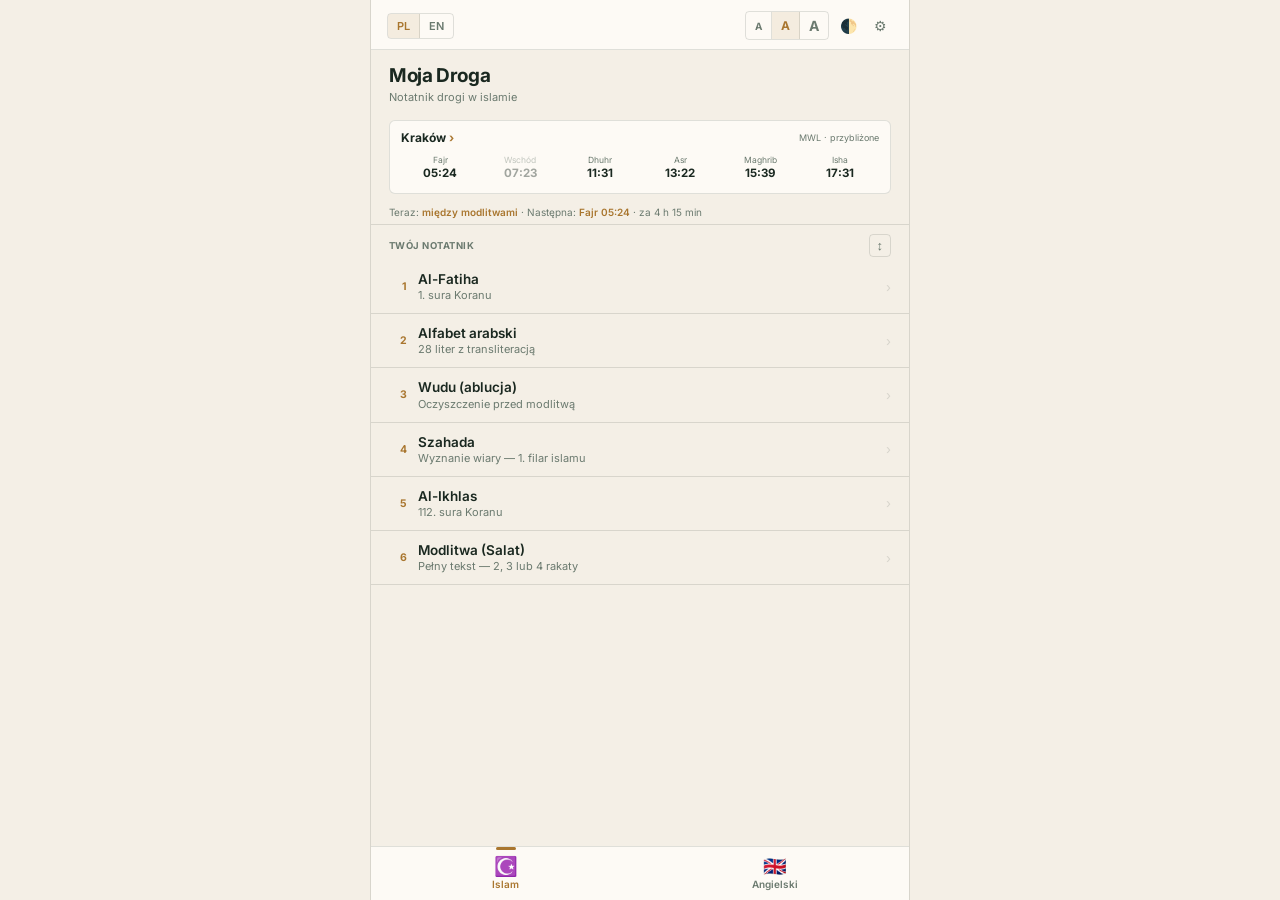
==== commit fcd6d7fa: "Dopracowanie UI: przejscia widokow, kaskada kart, tap feedback, plynny motyw, wskaznik nawigacji, to" ====
--- a/moja-droga-v3.html
+++ b/moja-droga-v3.html
@@ -197,6 +197,43 @@
 .set-btn{border:1px solid var(--border);background:none;color:var(--text);font-family:'Inter',sans-serif;font-weight:600;font-size:calc(12px * var(--scale));padding:10px 12px;border-radius:5px;cursor:pointer;text-align:left;min-height:40px;}
 .set-btn:active{background:var(--accent-soft);}
 .set-note{font-size:calc(10.5px * var(--scale));color:var(--text-muted);line-height:1.5;padding:10px 16px;}
+/* ── POLISH: MOTION & UX ── */
+html,body{transition:background-color .3s ease,color .3s ease;}
+#app,.top-bar,.bnav,.sub-top,.stats-bar,.pw,.cont-card,.quiz,.overlay-panel{transition:background-color .3s ease,border-color .3s ease;}
+@keyframes viewIn{from{opacity:0;transform:translateY(8px);}to{opacity:1;transform:none;}}
+.view.active{animation:viewIn .22s ease-out;}
+@keyframes rowIn{from{opacity:0;transform:translateY(6px);}to{opacity:1;transform:none;}}
+.entry-row,.item-row{animation:rowIn .28s ease-out backwards;}
+.entry-row:nth-child(2),.item-row:nth-child(2){animation-delay:.04s;}
+.entry-row:nth-child(3),.item-row:nth-child(3){animation-delay:.08s;}
+.entry-row:nth-child(4),.item-row:nth-child(4){animation-delay:.12s;}
+.entry-row:nth-child(5),.item-row:nth-child(5){animation-delay:.16s;}
+.entry-row:nth-child(6),.item-row:nth-child(6){animation-delay:.20s;}
+.entry-row:nth-child(7),.item-row:nth-child(7){animation-delay:.24s;}
+.entry-row:nth-child(8),.item-row:nth-child(8){animation-delay:.28s;}
+.entry-row:nth-child(9),.item-row:nth-child(9){animation-delay:.32s;}
+.entry-row:nth-child(10),.item-row:nth-child(10){animation-delay:.36s;}
+.entry-row:nth-child(11),.item-row:nth-child(11){animation-delay:.40s;}
+.entry-row:nth-child(12),.item-row:nth-child(12){animation-delay:.44s;}
+.entry-row,.item-row,.cont-card,.tab-btn,.set-btn,.quiz-opt,.bnav-btn,.cont-btn,.city-btn,.pw{transition:transform .12s ease,box-shadow .15s ease;}
+.entry-row:active,.item-row:active,.cont-card:active,.tab-btn:active,.set-btn:active,.bnav-btn:active,.city-btn:active{transform:scale(.98);}
+@media(hover:hover){
+.entry-row:hover,.item-row:hover{background:var(--accent-soft);}
+.cont-card:hover,.pw:hover{transform:translateY(-1px);box-shadow:0 2px 10px rgba(0,0,0,0.06);}
+}
+.bnav-btn{position:relative;}
+.bnav-btn::after{content:'';position:absolute;top:0;left:50%;width:20px;height:2.5px;border-radius:2px;background:var(--accent);opacity:0;transform:translateX(-50%) scaleX(.4);transition:opacity .2s ease,transform .2s ease;}
+.bnav-btn.on::after{opacity:1;transform:translateX(-50%) scaleX(1);}
+:focus{outline:none;}
+:focus-visible{outline:2px solid var(--accent);outline-offset:2px;border-radius:4px;}
+.toast{position:fixed;left:50%;bottom:calc(72px + env(safe-area-inset-bottom,0px));transform:translateX(-50%) translateY(8px);background:var(--text);color:var(--bg);font-family:'Inter',sans-serif;font-size:calc(12px * var(--scale));font-weight:600;padding:8px 15px;border-radius:20px;opacity:0;pointer-events:none;transition:opacity .2s ease,transform .2s ease;z-index:40;max-width:86vw;text-align:center;}
+.toast.show{opacity:1;transform:translateX(-50%) translateY(0);}
+.s-ring{position:relative;width:38px;height:38px;margin:0 auto 2px;display:flex;align-items:center;justify-content:center;}
+.s-ring svg{position:absolute;inset:0;transform:rotate(-90deg);}
+.s-ring .ring-bg{fill:none;stroke:var(--border);stroke-width:3;}
+.s-ring .ring-fg{fill:none;stroke:var(--accent);stroke-width:3;stroke-linecap:round;transition:stroke-dashoffset .5s ease;}
+.s-ring .s-val{font-size:calc(9.5px * var(--scale));}
+@media(prefers-reduced-motion:reduce){*,*::before,*::after{animation-duration:.01ms!important;animation-iteration-count:1!important;transition-duration:.01ms!important;}}
 /* ── DESKTOP ── */
 @media(min-width:760px){#app{border-left:1px solid var(--border);border-right:1px solid var(--border);}}
 </style>
@@ -307,7 +344,7 @@
     <div class="s-div"></div>
     <div class="s-cell"><div class="s-val" id="eStB2">—</div><div class="s-lbl" id="eLblB2">—</div></div>
     <div class="s-div"></div>
-    <div class="s-cell"><div class="s-val" id="eStAll">—</div><div class="s-lbl" id="eLblAll">—</div></div>
+    <div class="s-cell" id="eCellAll"><div class="s-ring"><svg viewBox="0 0 38 38" aria-hidden="true"><circle class="ring-bg" cx="19" cy="19" r="16"/><circle class="ring-fg" id="eRingFg" cx="19" cy="19" r="16"/></svg><div class="s-val" id="eStAll">—</div></div><div class="s-lbl" id="eLblAll">—</div></div>
   </div>
   <div class="tab-bar">
     <button class="tab-btn on" id="tabB1">B1</button>
@@ -434,13 +471,32 @@
   applyMeta();
   document.getElementById('bnIslam').classList.toggle('on',ST.sect==='islam');
   document.getElementById('bnEng').classList.toggle('on',ST.sect==='eng');
+  document.getElementById('bnIslam').setAttribute('aria-current',ST.sect==='islam'?'page':'false');
+  document.getElementById('bnEng').setAttribute('aria-current',ST.sect==='eng'?'page':'false');
 }
 applySect();
 
 function applyLangChrome(){document.getElementById('bnEngLbl').textContent=ST.lang==='pl'?'Angielski':'English';document.title=IS[ST.lang].appTitle;}
 
+var toastEl=null,toastT=null;
+function toast(msg){
+  if(!toastEl){toastEl=document.createElement('div');toastEl.className='toast';toastEl.setAttribute('role','status');document.body.appendChild(toastEl);}
+  toastEl.textContent=msg;toastEl.classList.add('show');
+  clearTimeout(toastT);toastT=setTimeout(function(){toastEl.classList.remove('show');},1600);
+}
+
 var VIEWS=['vi-home','vi-list','vi-letters','vi-prayer','ve-home','ve-topic','ve-item'];
-function showV(id){VIEWS.forEach(function(v){document.getElementById(v).classList.toggle('active',v===id);});}
+var VIEW_SCROLL={};
+var RESTORE_VIEWS={'vi-home':1,'ve-home':1,'ve-topic':1};
+function viewScroller(id){var v=document.getElementById(id);return v?v.querySelector('.entry-list,.detail-scroll,.pscroll,.id-scroll'):null;}
+var raf=(typeof requestAnimationFrame==='function')?requestAnimationFrame:function(f){return setTimeout(f,0);};
+function showV(id){
+  var cur=currentView();
+  if(cur&&cur!==id){var sc=viewScroller(cur);if(sc)VIEW_SCROLL[cur]=sc.scrollTop;}
+  VIEWS.forEach(function(v){document.getElementById(v).classList.toggle('active',v===id);});
+  var y=(RESTORE_VIEWS[id]&&VIEW_SCROLL[id]!==undefined)?VIEW_SCROLL[id]:0;
+  raf(function(){var t=viewScroller(id);if(t)t.scrollTop=y;});
+}
 function currentView(){var a=document.querySelector('.view.active');return a?a.id:null;}
 
 /* Central re-render — used after language change so detail views update too */
@@ -463,8 +519,8 @@
    ISLAM — TRANSLATIONS
 ══════════════════════════════ */
 var IS={
-  pl:{appTitle:'Moja Droga',appSub:'Notatnik drogi w islamie',pv2:'2 rakaty',pv3:'3 rakaty',pv4:'4 rakaty',pwMethod:'MWL · przybliżone',changeCity:'Zmień miasto',searchCity:'Szukaj…',now:'Teraz',next:'Następna',between:'między modlitwami',inTime:'za',listHeader:'Twój notatnik',settings:'Ustawienia',dataLbl:'Twoje dane',exportBtn:'Eksportuj dane (JSON)',importBtn:'Importuj dane (JSON)',setNote:'Dane są zapisywane lokalnie w tej przeglądarce. Eksport pozwala przenieść je na inne urządzenie lub zrobić kopię zapasową.',importOk:'Dane zaimportowane pomyślnie.',importErr:'Nieprawidłowy plik — import nie powiódł się.'},
-  en:{appTitle:'My Path',appSub:'Notebook of my journey in Islam',pv2:"2 rak'ahs",pv3:"3 rak'ahs",pv4:"4 rak'ahs",pwMethod:'MWL · approximate',changeCity:'Change city',searchCity:'Search…',now:'Now',next:'Next',between:'between prayers',inTime:'in',listHeader:'Your notebook',settings:'Settings',dataLbl:'Your data',exportBtn:'Export data (JSON)',importBtn:'Import data (JSON)',setNote:'Data is stored locally in this browser. Export lets you move it to another device or keep a backup.',importOk:'Data imported successfully.',importErr:'Invalid file — import failed.'}
+  pl:{appTitle:'Moja Droga',appSub:'Notatnik drogi w islamie',pv2:'2 rakaty',pv3:'3 rakaty',pv4:'4 rakaty',pwMethod:'MWL · przybliżone',changeCity:'Zmień miasto',searchCity:'Szukaj…',now:'Teraz',next:'Następna',between:'między modlitwami',inTime:'za',listHeader:'Twój notatnik',settings:'Ustawienia',dataLbl:'Twoje dane',exportBtn:'Eksportuj dane (JSON)',importBtn:'Importuj dane (JSON)',setNote:'Dane są zapisywane lokalnie w tej przeglądarce. Eksport pozwala przenieść je na inne urządzenie lub zrobić kopię zapasową.',importOk:'Dane zaimportowane pomyślnie.',importErr:'Nieprawidłowy plik — import nie powiódł się.',doneOn:'Oznaczono jako opanowane ✓',doneOff:'Cofnięto oznaczenie'},
+  en:{appTitle:'My Path',appSub:'Notebook of my journey in Islam',pv2:"2 rak'ahs",pv3:"3 rak'ahs",pv4:"4 rak'ahs",pwMethod:'MWL · approximate',changeCity:'Change city',searchCity:'Search…',now:'Now',next:'Next',between:'between prayers',inTime:'in',listHeader:'Your notebook',settings:'Settings',dataLbl:'Your data',exportBtn:'Export data (JSON)',importBtn:'Import data (JSON)',setNote:'Data is stored locally in this browser. Export lets you move it to another device or keep a backup.',importOk:'Data imported successfully.',importErr:'Invalid file — import failed.',doneOn:'Marked as mastered ✓',doneOff:'Mark removed'}
 };
 var PL_N={fajr:{pl:'Fajr',en:'Fajr'},sunrise:{pl:'Wschód',en:'Sunrise'},dhuhr:{pl:'Dhuhr',en:'Dhuhr'},asr:{pl:'Asr',en:'Asr'},maghrib:{pl:'Maghrib',en:'Maghrib'},isha:{pl:'Isha',en:'Isha'}};
 function it(k){return IS[ST.lang][k]||k;}
@@ -1469,7 +1525,11 @@
   var s=allEStats();
   document.getElementById('eStB1').textContent=s.b1d+'/'+s.b1t;
   document.getElementById('eStB2').textContent=s.b2d+'/'+s.b2t;
-  document.getElementById('eStAll').textContent=(s.b1d+s.b2d)+'/'+(s.b1t+s.b2t);
+  var sAllD=s.b1d+s.b2d,sAllT=s.b1t+s.b2t,sPct=sAllT?sAllD/sAllT:0;
+  document.getElementById('eStAll').textContent=Math.round(sPct*100)+'%';
+  document.getElementById('eCellAll').title=sAllD+'/'+sAllT;
+  var ring=document.getElementById('eRingFg');
+  if(ring){ring.style.strokeDasharray='100.53';ring.style.strokeDashoffset=(100.53*(1-sPct)).toFixed(1);}
   document.getElementById('e-homeSub').textContent=et('homeSub');
   document.getElementById('e-homeTitle').textContent=it('appTitle');
   document.getElementById('eLblB1').textContent=et('b1lbl');
@@ -1522,7 +1582,7 @@
 
 function openEngTopic(id){
   curEngTopic=TOPICS.find(function(t){return t.id===id;});
-  engListScroll=0;
+  engListScroll=0;VIEW_SCROLL['ve-topic']=0;
   var lv=ST.engLevel;
   document.getElementById('e-topicTitle').textContent=curEngTopic.emoji+' '+curEngTopic.title[ST.lang]+' — '+lv.toUpperCase();
   renderEngItems();
@@ -1553,6 +1613,7 @@
         ev.stopPropagation();
         ST.done[ky2]=!ST.done[ky2];save();
         chkEl.className='i-chk'+(ST.done[ky2]?' done':'');chkEl.textContent=ST.done[ky2]?'✓':'';
+        toast(ST.done[ky2]?it('doneOn'):it('doneOff'));
       });
       row.addEventListener('click',function(){engListScroll=list.scrollTop;openEngItem(item2,ky2);});
     })(ky,chk,item);
@@ -1660,6 +1721,7 @@
   doneRow.addEventListener('click',function(){
     ST.done[ky]=!ST.done[ky];save();
     dChk.className='i-chk'+(ST.done[ky]?' done':'');dChk.textContent=ST.done[ky]?'✓':'';
+    toast(ST.done[ky]?it('doneOn'):it('doneOff'));
     var lChk=document.querySelector('#e-itemList [data-k="'+ky+'"]');
     if(lChk){lChk.className='i-chk'+(ST.done[ky]?' done':'');lChk.textContent=ST.done[ky]?'✓':'';}
   });
